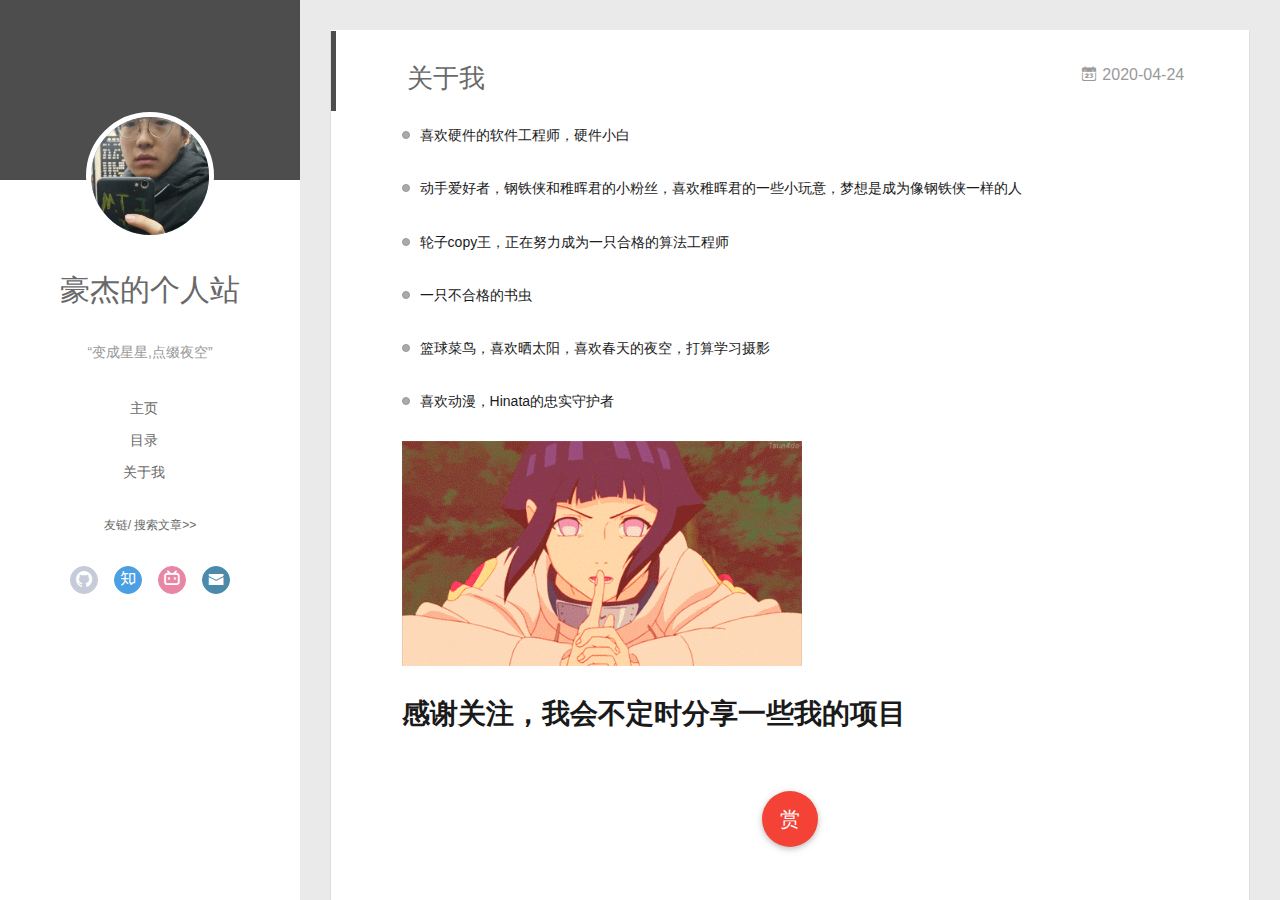
==== about/index.html @ 3212ceb9 "Site updated: 2020-04-25 12:13:52" ====
<!DOCTYPE html>
<html>
<head>
  <meta charset="utf-8">
  
  <meta name="renderer" content="webkit">
  <meta http-equiv="X-UA-Compatible" content="IE=edge" >
  <link rel="dns-prefetch" href="http://haojee.github.io">
  <title>关于我 | 豪杰的个人站</title>
  <meta name="viewport" content="width=device-width, initial-scale=1, maximum-scale=1">
  <meta name="description" content="喜欢硬件的软件工程师，硬件小白  动手爱好者，钢铁侠和稚晖君的小粉丝，喜欢稚晖君的一些小玩意，梦想是成为像钢铁侠一样的人  轮子copy王，正在努力成为一只合格的算法工程师  一只不合格的书虫  篮球菜鸟，喜欢晒太阳，喜欢春天的夜空，打算学习摄影  喜欢动漫，Hinata的忠实守护者    感谢关注，我会不定时分享一些我的项目">
<meta property="og:type" content="website">
<meta property="og:title" content="关于我">
<meta property="og:url" content="http://haojee.github.io/about/index.html">
<meta property="og:site_name" content="豪杰的个人站">
<meta property="og:description" content="喜欢硬件的软件工程师，硬件小白  动手爱好者，钢铁侠和稚晖君的小粉丝，喜欢稚晖君的一些小玩意，梦想是成为像钢铁侠一样的人  轮子copy王，正在努力成为一只合格的算法工程师  一只不合格的书虫  篮球菜鸟，喜欢晒太阳，喜欢春天的夜空，打算学习摄影  喜欢动漫，Hinata的忠实守护者    感谢关注，我会不定时分享一些我的项目">
<meta property="og:locale" content="zh_CH">
<meta property="og:image" content="http://haojee.github.io/about/index/ilovehinata.gif">
<meta property="article:published_time" content="2020-04-24T04:59:37.000Z">
<meta property="article:modified_time" content="2020-04-24T05:03:47.419Z">
<meta property="article:author" content="豪杰的个人站">
<meta name="twitter:card" content="summary">
<meta name="twitter:image" content="http://haojee.github.io/about/index/ilovehinata.gif">
  
    <link rel="alternative" href="/atom.xml" title="豪杰的个人站" type="application/atom+xml">
  
  
    <link rel="icon" href="/favicon.png">
  
  <link rel="stylesheet" type="text/css" href="/./main.0cf68a.css">
  <style type="text/css">
  
    #container.show {
      background: linear-gradient(200deg,#a0cfe4,#e8c37e);
    }
  </style>
  

  

<meta name="generator" content="Hexo 4.2.0"></head>

<body>
  <div id="container" q-class="show:isCtnShow">
    <canvas id="anm-canvas" class="anm-canvas"></canvas>
    <div class="left-col" q-class="show:isShow">
      
<div class="overlay" style="background: #4d4d4d"></div>
<div class="intrude-less">
	<header id="header" class="inner">
		<a href="" class="profilepic">
			<img src="/assets/img/avatar.jpg" class="js-avatar">
		</a>
		<hgroup>
		  <h1 class="header-author"><a href="">豪杰的个人站</a></h1>
		</hgroup>
		
		<p class="header-subtitle">“变成星星,点缀夜空”</p>
		

		<nav class="header-menu">
			<ul>
			
				<li><a href="/">主页</a></li>
	        
				<li><a href="/archives">目录</a></li>
	        
				<li><a href="/about">关于我</a></li>
	        
			</ul>
		</nav>
		<nav class="header-smart-menu">
    		
    			
            
    			
    			<a q-on="click: openSlider(e, 'friends')" href="javascript:void(0)">友链</a>
    			
            
    			
    			<a q-on="click: openSlider(e, 'innerArchive')" href="javascript:void(0)">搜索文章&gt;&gt;</a>
    			
            
		</nav>
		<nav class="header-nav">
			<div class="social">
				
					<a class="github" target="_blank" href="https://github.com/HaoJee" title="github"><i class="icon-github"></i></a>
		        
					<a class="zhihu" target="_blank" href="https://www.zhihu.com/people/ji-hao-jie-22" title="zhihu"><i class="icon-zhihu"></i></a>
		        
					<a class="bilibili" target="_blank" href="https://space.bilibili.com/341173732" title="bilibili"><i class="icon-bilibili"></i></a>
		        
					<a class="mail" target="_blank" href="mailto:1016988751@qq.com" title="mail"><i class="icon-mail"></i></a>
		        
			</div>
		</nav>
	</header>		
</div>

    </div>
    <div class="mid-col" q-class="show:isShow,hide:isShow|isFalse">
      
<nav id="mobile-nav">
  	<div class="overlay js-overlay" style="background: #4d4d4d"></div>
	<div class="btnctn js-mobile-btnctn">
  		<div class="slider-trigger list" q-on="click: openSlider(e)"><i class="icon icon-sort"></i></div>
	</div>
	<div class="intrude-less">
		<header id="header" class="inner">
			<div class="profilepic">
				<img src="/assets/img/avatar.jpg" class="js-avatar">
			</div>
			<hgroup>
			  <h1 class="header-author js-header-author">豪杰的个人站</h1>
			</hgroup>
			
			<p class="header-subtitle"><i class="icon icon-quo-left"></i>“变成星星,点缀夜空”<i class="icon icon-quo-right"></i></p>
			
			
			
				
			
				
			
				
			
			
			
			<nav class="header-nav">
				<div class="social">
					
						<a class="github" target="_blank" href="https://github.com/HaoJee" title="github"><i class="icon-github"></i></a>
			        
						<a class="zhihu" target="_blank" href="https://www.zhihu.com/people/ji-hao-jie-22" title="zhihu"><i class="icon-zhihu"></i></a>
			        
						<a class="bilibili" target="_blank" href="https://space.bilibili.com/341173732" title="bilibili"><i class="icon-bilibili"></i></a>
			        
						<a class="mail" target="_blank" href="mailto:1016988751@qq.com" title="mail"><i class="icon-mail"></i></a>
			        
				</div>
			</nav>

			<nav class="header-menu js-header-menu">
				<ul style="width: 70%">
				
				
					<li style="width: 33.333333333333336%"><a href="/">主页</a></li>
		        
					<li style="width: 33.333333333333336%"><a href="/archives">目录</a></li>
		        
					<li style="width: 33.333333333333336%"><a href="/about">关于我</a></li>
		        
				</ul>
			</nav>
		</header>				
	</div>
	<div class="mobile-mask" style="display:none" q-show="isShow"></div>
</nav>

      <div id="wrapper" class="body-wrap">
        <div class="menu-l">
          <div class="canvas-wrap">
            <canvas data-colors="#eaeaea" data-sectionHeight="100" data-contentId="js-content" id="myCanvas1" class="anm-canvas"></canvas>
          </div>
          <div id="js-content" class="content-ll">
            <article id="page-" class="article article-type-page " itemscope itemprop="blogPost">
  <div class="article-inner">
    
      <header class="article-header">
        
  
    <h1 class="article-title" itemprop="name">
      关于我
    </h1>
  

        
        <a href="/about/index.html" class="archive-article-date">
  	<time datetime="2020-04-24T04:59:37.000Z" itemprop="datePublished"><i class="icon-calendar icon"></i>2020-04-24</time>
</a>
        
      </header>
    
    <div class="article-entry" itemprop="articleBody">
      
        <ul>
<li><p>喜欢硬件的软件工程师，硬件小白</p>
</li>
<li><p>动手爱好者，钢铁侠和稚晖君的小粉丝，喜欢稚晖君的一些小玩意，梦想是成为像钢铁侠一样的人</p>
</li>
<li><p>轮子copy王，正在努力成为一只合格的算法工程师</p>
</li>
<li><p>一只不合格的书虫</p>
</li>
<li><p>篮球菜鸟，喜欢晒太阳，喜欢春天的夜空，打算学习摄影</p>
</li>
<li><p>喜欢动漫，Hinata的忠实守护者</p>
</li>
</ul>
<p><img src="/about/index/ilovehinata.gif" alt="ilovehinata"></p>
<h1 id="感谢关注，我会不定时分享一些我的项目"><a href="#感谢关注，我会不定时分享一些我的项目" class="headerlink" title="感谢关注，我会不定时分享一些我的项目"></a>感谢关注，我会不定时分享一些我的项目</h1>
      

      
        <div class="page-reward">
          <a href="javascript:;" class="page-reward-btn tooltip-top">
            <div class="tooltip tooltip-east">
            <span class="tooltip-item">
              赏
            </span>
            <span class="tooltip-content">
              <span class="tooltip-text">
                <span class="tooltip-inner">
                  <p class="reward-p"><i class="icon icon-quo-left"></i>谢谢你请我吃糖果<i class="icon icon-quo-right"></i></p>
                  <div class="reward-box">
                    
                    <div class="reward-box-item">
                      <img class="reward-img" src="/assets/img/alipay.jpg">
                      <span class="reward-type">支付宝</span>
                    </div>
                    
                    
                    <div class="reward-box-item">
                      <img class="reward-img" src="/assets/img/weixin.png">
                      <span class="reward-type">微信</span>
                    </div>
                    
                  </div>
                </span>
              </span>
            </span>
          </div>
          </a>
        </div>
      
    </div>
    <div class="article-info article-info-index">
      
      
      

      

      
        
<div class="share-btn share-icons tooltip-left">
  <div class="tooltip tooltip-east">
    <span class="tooltip-item">
      <a href="javascript:;" class="share-sns share-outer">
        <i class="icon icon-share"></i>
      </a>
    </span>
    <span class="tooltip-content">
      <div class="share-wrap">
        <div class="share-icons">
          <a class="weibo share-sns" href="javascript:;" data-type="weibo">
            <i class="icon icon-weibo"></i>
          </a>
          <a class="weixin share-sns wxFab" href="javascript:;" data-type="weixin">
            <i class="icon icon-weixin"></i>
          </a>
          <a class="qq share-sns" href="javascript:;" data-type="qq">
            <i class="icon icon-qq"></i>
          </a>
          <a class="douban share-sns" href="javascript:;" data-type="douban">
            <i class="icon icon-douban"></i>
          </a>
          <a class="qzone share-sns" href="javascript:;" data-type="qzone">
            <i class="icon icon-qzone"></i>
          </a>
          <a class="facebook share-sns" href="javascript:;" data-type="facebook">
            <i class="icon icon-facebook"></i>
          </a>
          <a class="twitter share-sns" href="javascript:;" data-type="twitter">
            <i class="icon icon-twitter"></i>
          </a>
          <a class="google share-sns" href="javascript:;" data-type="google">
            <i class="icon icon-google"></i>
          </a>
        </div>
      </div>
    </span>
  </div>
</div>

<div class="page-modal wx-share js-wx-box">
    <a class="close js-modal-close" href="javascript:;"><i class="icon icon-close"></i></a>
    <p>扫一扫，分享到微信</p>
    <div class="wx-qrcode">
      <img src="//pan.baidu.com/share/qrcode?url=http://haojee.github.io/about/" alt="微信分享二维码">
    </div>
</div>

<div class="mask js-mask"></div>
      
      <div class="clearfix"></div>
    </div>
  </div>
</article>

  

<aside class="wrap-side-operation">
    <div class="mod-side-operation">
        
        <div class="jump-container" id="js-jump-container" style="display:none;">
            <a href="javascript:void(0)" class="mod-side-operation__jump-to-top">
                <i class="icon-font icon-back"></i>
            </a>
            <div id="js-jump-plan-container" class="jump-plan-container" style="top: -11px;">
                <i class="icon-font icon-plane jump-plane"></i>
            </div>
        </div>
        
        
    </div>
</aside>



  
  
  

  

  

  


          </div>
        </div>
      </div>
      <footer id="footer">
  <div class="outer">
    <div id="footer-info">
    	<div class="footer-left">
    		&copy; 2020 豪杰的个人站
    	</div>
      	<div class="footer-right">
			“你若盛开，Hinata就会来了”
      		<!--<a href="http://hexo.io/" target="_blank">Hexo</a>  Theme <a href="https://github.com/litten/hexo-theme-yilia" target="_blank">Yilia</a> by Litten
			-->
		</div>
    </div>
  </div>
</footer>
    </div>
    <script>
	var yiliaConfig = {
		mathjax: false,
		isHome: false,
		isPost: false,
		isArchive: false,
		isTag: false,
		isCategory: false,
		open_in_new: false,
		toc_hide_index: true,
		root: "/",
		innerArchive: true,
		showTags: false
	}
</script>

<script>!function(t){function n(e){if(r[e])return r[e].exports;var i=r[e]={exports:{},id:e,loaded:!1};return t[e].call(i.exports,i,i.exports,n),i.loaded=!0,i.exports}var r={};n.m=t,n.c=r,n.p="./",n(0)}([function(t,n,r){r(195),t.exports=r(191)},function(t,n,r){var e=r(3),i=r(52),o=r(27),u=r(28),c=r(53),f="prototype",a=function(t,n,r){var s,l,h,v,p=t&a.F,d=t&a.G,y=t&a.S,g=t&a.P,b=t&a.B,m=d?e:y?e[n]||(e[n]={}):(e[n]||{})[f],x=d?i:i[n]||(i[n]={}),w=x[f]||(x[f]={});d&&(r=n);for(s in r)l=!p&&m&&void 0!==m[s],h=(l?m:r)[s],v=b&&l?c(h,e):g&&"function"==typeof h?c(Function.call,h):h,m&&u(m,s,h,t&a.U),x[s]!=h&&o(x,s,v),g&&w[s]!=h&&(w[s]=h)};e.core=i,a.F=1,a.G=2,a.S=4,a.P=8,a.B=16,a.W=32,a.U=64,a.R=128,t.exports=a},function(t,n,r){var e=r(6);t.exports=function(t){if(!e(t))throw TypeError(t+" is not an object!");return t}},function(t,n){var r=t.exports="undefined"!=typeof window&&window.Math==Math?window:"undefined"!=typeof self&&self.Math==Math?self:Function("return this")();"number"==typeof __g&&(__g=r)},function(t,n){t.exports=function(t){try{return!!t()}catch(t){return!0}}},function(t,n){var r=t.exports="undefined"!=typeof window&&window.Math==Math?window:"undefined"!=typeof self&&self.Math==Math?self:Function("return this")();"number"==typeof __g&&(__g=r)},function(t,n){t.exports=function(t){return"object"==typeof t?null!==t:"function"==typeof t}},function(t,n,r){var e=r(126)("wks"),i=r(76),o=r(3).Symbol,u="function"==typeof o;(t.exports=function(t){return e[t]||(e[t]=u&&o[t]||(u?o:i)("Symbol."+t))}).store=e},function(t,n){var r={}.hasOwnProperty;t.exports=function(t,n){return r.call(t,n)}},function(t,n,r){var e=r(94),i=r(33);t.exports=function(t){return e(i(t))}},function(t,n,r){t.exports=!r(4)(function(){return 7!=Object.defineProperty({},"a",{get:function(){return 7}}).a})},function(t,n,r){var e=r(2),i=r(167),o=r(50),u=Object.defineProperty;n.f=r(10)?Object.defineProperty:function(t,n,r){if(e(t),n=o(n,!0),e(r),i)try{return u(t,n,r)}catch(t){}if("get"in r||"set"in r)throw TypeError("Accessors not supported!");return"value"in r&&(t[n]=r.value),t}},function(t,n,r){t.exports=!r(18)(function(){return 7!=Object.defineProperty({},"a",{get:function(){return 7}}).a})},function(t,n,r){var e=r(14),i=r(22);t.exports=r(12)?function(t,n,r){return e.f(t,n,i(1,r))}:function(t,n,r){return t[n]=r,t}},function(t,n,r){var e=r(20),i=r(58),o=r(42),u=Object.defineProperty;n.f=r(12)?Object.defineProperty:function(t,n,r){if(e(t),n=o(n,!0),e(r),i)try{return u(t,n,r)}catch(t){}if("get"in r||"set"in r)throw TypeError("Accessors not supported!");return"value"in r&&(t[n]=r.value),t}},function(t,n,r){var e=r(40)("wks"),i=r(23),o=r(5).Symbol,u="function"==typeof o;(t.exports=function(t){return e[t]||(e[t]=u&&o[t]||(u?o:i)("Symbol."+t))}).store=e},function(t,n,r){var e=r(67),i=Math.min;t.exports=function(t){return t>0?i(e(t),9007199254740991):0}},function(t,n,r){var e=r(46);t.exports=function(t){return Object(e(t))}},function(t,n){t.exports=function(t){try{return!!t()}catch(t){return!0}}},function(t,n,r){var e=r(63),i=r(34);t.exports=Object.keys||function(t){return e(t,i)}},function(t,n,r){var e=r(21);t.exports=function(t){if(!e(t))throw TypeError(t+" is not an object!");return t}},function(t,n){t.exports=function(t){return"object"==typeof t?null!==t:"function"==typeof t}},function(t,n){t.exports=function(t,n){return{enumerable:!(1&t),configurable:!(2&t),writable:!(4&t),value:n}}},function(t,n){var r=0,e=Math.random();t.exports=function(t){return"Symbol(".concat(void 0===t?"":t,")_",(++r+e).toString(36))}},function(t,n){var r={}.hasOwnProperty;t.exports=function(t,n){return r.call(t,n)}},function(t,n){var r=t.exports={version:"2.4.0"};"number"==typeof __e&&(__e=r)},function(t,n){t.exports=function(t){if("function"!=typeof t)throw TypeError(t+" is not a function!");return t}},function(t,n,r){var e=r(11),i=r(66);t.exports=r(10)?function(t,n,r){return e.f(t,n,i(1,r))}:function(t,n,r){return t[n]=r,t}},function(t,n,r){var e=r(3),i=r(27),o=r(24),u=r(76)("src"),c="toString",f=Function[c],a=(""+f).split(c);r(52).inspectSource=function(t){return f.call(t)},(t.exports=function(t,n,r,c){var f="function"==typeof r;f&&(o(r,"name")||i(r,"name",n)),t[n]!==r&&(f&&(o(r,u)||i(r,u,t[n]?""+t[n]:a.join(String(n)))),t===e?t[n]=r:c?t[n]?t[n]=r:i(t,n,r):(delete t[n],i(t,n,r)))})(Function.prototype,c,function(){return"function"==typeof this&&this[u]||f.call(this)})},function(t,n,r){var e=r(1),i=r(4),o=r(46),u=function(t,n,r,e){var i=String(o(t)),u="<"+n;return""!==r&&(u+=" "+r+'="'+String(e).replace(/"/g,"&quot;")+'"'),u+">"+i+"</"+n+">"};t.exports=function(t,n){var r={};r[t]=n(u),e(e.P+e.F*i(function(){var n=""[t]('"');return n!==n.toLowerCase()||n.split('"').length>3}),"String",r)}},function(t,n,r){var e=r(115),i=r(46);t.exports=function(t){return e(i(t))}},function(t,n,r){var e=r(116),i=r(66),o=r(30),u=r(50),c=r(24),f=r(167),a=Object.getOwnPropertyDescriptor;n.f=r(10)?a:function(t,n){if(t=o(t),n=u(n,!0),f)try{return a(t,n)}catch(t){}if(c(t,n))return i(!e.f.call(t,n),t[n])}},function(t,n,r){var e=r(24),i=r(17),o=r(145)("IE_PROTO"),u=Object.prototype;t.exports=Object.getPrototypeOf||function(t){return t=i(t),e(t,o)?t[o]:"function"==typeof t.constructor&&t instanceof t.constructor?t.constructor.prototype:t instanceof Object?u:null}},function(t,n){t.exports=function(t){if(void 0==t)throw TypeError("Can't call method on  "+t);return t}},function(t,n){t.exports="constructor,hasOwnProperty,isPrototypeOf,propertyIsEnumerable,toLocaleString,toString,valueOf".split(",")},function(t,n){t.exports={}},function(t,n){t.exports=!0},function(t,n){n.f={}.propertyIsEnumerable},function(t,n,r){var e=r(14).f,i=r(8),o=r(15)("toStringTag");t.exports=function(t,n,r){t&&!i(t=r?t:t.prototype,o)&&e(t,o,{configurable:!0,value:n})}},function(t,n,r){var e=r(40)("keys"),i=r(23);t.exports=function(t){return e[t]||(e[t]=i(t))}},function(t,n,r){var e=r(5),i="__core-js_shared__",o=e[i]||(e[i]={});t.exports=function(t){return o[t]||(o[t]={})}},function(t,n){var r=Math.ceil,e=Math.floor;t.exports=function(t){return isNaN(t=+t)?0:(t>0?e:r)(t)}},function(t,n,r){var e=r(21);t.exports=function(t,n){if(!e(t))return t;var r,i;if(n&&"function"==typeof(r=t.toString)&&!e(i=r.call(t)))return i;if("function"==typeof(r=t.valueOf)&&!e(i=r.call(t)))return i;if(!n&&"function"==typeof(r=t.toString)&&!e(i=r.call(t)))return i;throw TypeError("Can't convert object to primitive value")}},function(t,n,r){var e=r(5),i=r(25),o=r(36),u=r(44),c=r(14).f;t.exports=function(t){var n=i.Symbol||(i.Symbol=o?{}:e.Symbol||{});"_"==t.charAt(0)||t in n||c(n,t,{value:u.f(t)})}},function(t,n,r){n.f=r(15)},function(t,n){var r={}.toString;t.exports=function(t){return r.call(t).slice(8,-1)}},function(t,n){t.exports=function(t){if(void 0==t)throw TypeError("Can't call method on  "+t);return t}},function(t,n,r){var e=r(4);t.exports=function(t,n){return!!t&&e(function(){n?t.call(null,function(){},1):t.call(null)})}},function(t,n,r){var e=r(53),i=r(115),o=r(17),u=r(16),c=r(203);t.exports=function(t,n){var r=1==t,f=2==t,a=3==t,s=4==t,l=6==t,h=5==t||l,v=n||c;return function(n,c,p){for(var d,y,g=o(n),b=i(g),m=e(c,p,3),x=u(b.length),w=0,S=r?v(n,x):f?v(n,0):void 0;x>w;w++)if((h||w in b)&&(d=b[w],y=m(d,w,g),t))if(r)S[w]=y;else if(y)switch(t){case 3:return!0;case 5:return d;case 6:return w;case 2:S.push(d)}else if(s)return!1;return l?-1:a||s?s:S}}},function(t,n,r){var e=r(1),i=r(52),o=r(4);t.exports=function(t,n){var r=(i.Object||{})[t]||Object[t],u={};u[t]=n(r),e(e.S+e.F*o(function(){r(1)}),"Object",u)}},function(t,n,r){var e=r(6);t.exports=function(t,n){if(!e(t))return t;var r,i;if(n&&"function"==typeof(r=t.toString)&&!e(i=r.call(t)))return i;if("function"==typeof(r=t.valueOf)&&!e(i=r.call(t)))return i;if(!n&&"function"==typeof(r=t.toString)&&!e(i=r.call(t)))return i;throw TypeError("Can't convert object to primitive value")}},function(t,n,r){var e=r(5),i=r(25),o=r(91),u=r(13),c="prototype",f=function(t,n,r){var a,s,l,h=t&f.F,v=t&f.G,p=t&f.S,d=t&f.P,y=t&f.B,g=t&f.W,b=v?i:i[n]||(i[n]={}),m=b[c],x=v?e:p?e[n]:(e[n]||{})[c];v&&(r=n);for(a in r)(s=!h&&x&&void 0!==x[a])&&a in b||(l=s?x[a]:r[a],b[a]=v&&"function"!=typeof x[a]?r[a]:y&&s?o(l,e):g&&x[a]==l?function(t){var n=function(n,r,e){if(this instanceof t){switch(arguments.length){case 0:return new t;case 1:return new t(n);case 2:return new t(n,r)}return new t(n,r,e)}return t.apply(this,arguments)};return n[c]=t[c],n}(l):d&&"function"==typeof l?o(Function.call,l):l,d&&((b.virtual||(b.virtual={}))[a]=l,t&f.R&&m&&!m[a]&&u(m,a,l)))};f.F=1,f.G=2,f.S=4,f.P=8,f.B=16,f.W=32,f.U=64,f.R=128,t.exports=f},function(t,n){var r=t.exports={version:"2.4.0"};"number"==typeof __e&&(__e=r)},function(t,n,r){var e=r(26);t.exports=function(t,n,r){if(e(t),void 0===n)return t;switch(r){case 1:return function(r){return t.call(n,r)};case 2:return function(r,e){return t.call(n,r,e)};case 3:return function(r,e,i){return t.call(n,r,e,i)}}return function(){return t.apply(n,arguments)}}},function(t,n,r){var e=r(183),i=r(1),o=r(126)("metadata"),u=o.store||(o.store=new(r(186))),c=function(t,n,r){var i=u.get(t);if(!i){if(!r)return;u.set(t,i=new e)}var o=i.get(n);if(!o){if(!r)return;i.set(n,o=new e)}return o},f=function(t,n,r){var e=c(n,r,!1);return void 0!==e&&e.has(t)},a=function(t,n,r){var e=c(n,r,!1);return void 0===e?void 0:e.get(t)},s=function(t,n,r,e){c(r,e,!0).set(t,n)},l=function(t,n){var r=c(t,n,!1),e=[];return r&&r.forEach(function(t,n){e.push(n)}),e},h=function(t){return void 0===t||"symbol"==typeof t?t:String(t)},v=function(t){i(i.S,"Reflect",t)};t.exports={store:u,map:c,has:f,get:a,set:s,keys:l,key:h,exp:v}},function(t,n,r){"use strict";if(r(10)){var e=r(69),i=r(3),o=r(4),u=r(1),c=r(127),f=r(152),a=r(53),s=r(68),l=r(66),h=r(27),v=r(73),p=r(67),d=r(16),y=r(75),g=r(50),b=r(24),m=r(180),x=r(114),w=r(6),S=r(17),_=r(137),O=r(70),E=r(32),P=r(71).f,j=r(154),F=r(76),M=r(7),A=r(48),N=r(117),T=r(146),I=r(155),k=r(80),L=r(123),R=r(74),C=r(130),D=r(160),U=r(11),W=r(31),G=U.f,B=W.f,V=i.RangeError,z=i.TypeError,q=i.Uint8Array,K="ArrayBuffer",J="Shared"+K,Y="BYTES_PER_ELEMENT",H="prototype",$=Array[H],X=f.ArrayBuffer,Q=f.DataView,Z=A(0),tt=A(2),nt=A(3),rt=A(4),et=A(5),it=A(6),ot=N(!0),ut=N(!1),ct=I.values,ft=I.keys,at=I.entries,st=$.lastIndexOf,lt=$.reduce,ht=$.reduceRight,vt=$.join,pt=$.sort,dt=$.slice,yt=$.toString,gt=$.toLocaleString,bt=M("iterator"),mt=M("toStringTag"),xt=F("typed_constructor"),wt=F("def_constructor"),St=c.CONSTR,_t=c.TYPED,Ot=c.VIEW,Et="Wrong length!",Pt=A(1,function(t,n){return Tt(T(t,t[wt]),n)}),jt=o(function(){return 1===new q(new Uint16Array([1]).buffer)[0]}),Ft=!!q&&!!q[H].set&&o(function(){new q(1).set({})}),Mt=function(t,n){if(void 0===t)throw z(Et);var r=+t,e=d(t);if(n&&!m(r,e))throw V(Et);return e},At=function(t,n){var r=p(t);if(r<0||r%n)throw V("Wrong offset!");return r},Nt=function(t){if(w(t)&&_t in t)return t;throw z(t+" is not a typed array!")},Tt=function(t,n){if(!(w(t)&&xt in t))throw z("It is not a typed array constructor!");return new t(n)},It=function(t,n){return kt(T(t,t[wt]),n)},kt=function(t,n){for(var r=0,e=n.length,i=Tt(t,e);e>r;)i[r]=n[r++];return i},Lt=function(t,n,r){G(t,n,{get:function(){return this._d[r]}})},Rt=function(t){var n,r,e,i,o,u,c=S(t),f=arguments.length,s=f>1?arguments[1]:void 0,l=void 0!==s,h=j(c);if(void 0!=h&&!_(h)){for(u=h.call(c),e=[],n=0;!(o=u.next()).done;n++)e.push(o.value);c=e}for(l&&f>2&&(s=a(s,arguments[2],2)),n=0,r=d(c.length),i=Tt(this,r);r>n;n++)i[n]=l?s(c[n],n):c[n];return i},Ct=function(){for(var t=0,n=arguments.length,r=Tt(this,n);n>t;)r[t]=arguments[t++];return r},Dt=!!q&&o(function(){gt.call(new q(1))}),Ut=function(){return gt.apply(Dt?dt.call(Nt(this)):Nt(this),arguments)},Wt={copyWithin:function(t,n){return D.call(Nt(this),t,n,arguments.length>2?arguments[2]:void 0)},every:function(t){return rt(Nt(this),t,arguments.length>1?arguments[1]:void 0)},fill:function(t){return C.apply(Nt(this),arguments)},filter:function(t){return It(this,tt(Nt(this),t,arguments.length>1?arguments[1]:void 0))},find:function(t){return et(Nt(this),t,arguments.length>1?arguments[1]:void 0)},findIndex:function(t){return it(Nt(this),t,arguments.length>1?arguments[1]:void 0)},forEach:function(t){Z(Nt(this),t,arguments.length>1?arguments[1]:void 0)},indexOf:function(t){return ut(Nt(this),t,arguments.length>1?arguments[1]:void 0)},includes:function(t){return ot(Nt(this),t,arguments.length>1?arguments[1]:void 0)},join:function(t){return vt.apply(Nt(this),arguments)},lastIndexOf:function(t){return st.apply(Nt(this),arguments)},map:function(t){return Pt(Nt(this),t,arguments.length>1?arguments[1]:void 0)},reduce:function(t){return lt.apply(Nt(this),arguments)},reduceRight:function(t){return ht.apply(Nt(this),arguments)},reverse:function(){for(var t,n=this,r=Nt(n).length,e=Math.floor(r/2),i=0;i<e;)t=n[i],n[i++]=n[--r],n[r]=t;return n},some:function(t){return nt(Nt(this),t,arguments.length>1?arguments[1]:void 0)},sort:function(t){return pt.call(Nt(this),t)},subarray:function(t,n){var r=Nt(this),e=r.length,i=y(t,e);return new(T(r,r[wt]))(r.buffer,r.byteOffset+i*r.BYTES_PER_ELEMENT,d((void 0===n?e:y(n,e))-i))}},Gt=function(t,n){return It(this,dt.call(Nt(this),t,n))},Bt=function(t){Nt(this);var n=At(arguments[1],1),r=this.length,e=S(t),i=d(e.length),o=0;if(i+n>r)throw V(Et);for(;o<i;)this[n+o]=e[o++]},Vt={entries:function(){return at.call(Nt(this))},keys:function(){return ft.call(Nt(this))},values:function(){return ct.call(Nt(this))}},zt=function(t,n){return w(t)&&t[_t]&&"symbol"!=typeof n&&n in t&&String(+n)==String(n)},qt=function(t,n){return zt(t,n=g(n,!0))?l(2,t[n]):B(t,n)},Kt=function(t,n,r){return!(zt(t,n=g(n,!0))&&w(r)&&b(r,"value"))||b(r,"get")||b(r,"set")||r.configurable||b(r,"writable")&&!r.writable||b(r,"enumerable")&&!r.enumerable?G(t,n,r):(t[n]=r.value,t)};St||(W.f=qt,U.f=Kt),u(u.S+u.F*!St,"Object",{getOwnPropertyDescriptor:qt,defineProperty:Kt}),o(function(){yt.call({})})&&(yt=gt=function(){return vt.call(this)});var Jt=v({},Wt);v(Jt,Vt),h(Jt,bt,Vt.values),v(Jt,{slice:Gt,set:Bt,constructor:function(){},toString:yt,toLocaleString:Ut}),Lt(Jt,"buffer","b"),Lt(Jt,"byteOffset","o"),Lt(Jt,"byteLength","l"),Lt(Jt,"length","e"),G(Jt,mt,{get:function(){return this[_t]}}),t.exports=function(t,n,r,f){f=!!f;var a=t+(f?"Clamped":"")+"Array",l="Uint8Array"!=a,v="get"+t,p="set"+t,y=i[a],g=y||{},b=y&&E(y),m=!y||!c.ABV,S={},_=y&&y[H],j=function(t,r){var e=t._d;return e.v[v](r*n+e.o,jt)},F=function(t,r,e){var i=t._d;f&&(e=(e=Math.round(e))<0?0:e>255?255:255&e),i.v[p](r*n+i.o,e,jt)},M=function(t,n){G(t,n,{get:function(){return j(this,n)},set:function(t){return F(this,n,t)},enumerable:!0})};m?(y=r(function(t,r,e,i){s(t,y,a,"_d");var o,u,c,f,l=0,v=0;if(w(r)){if(!(r instanceof X||(f=x(r))==K||f==J))return _t in r?kt(y,r):Rt.call(y,r);o=r,v=At(e,n);var p=r.byteLength;if(void 0===i){if(p%n)throw V(Et);if((u=p-v)<0)throw V(Et)}else if((u=d(i)*n)+v>p)throw V(Et);c=u/n}else c=Mt(r,!0),u=c*n,o=new X(u);for(h(t,"_d",{b:o,o:v,l:u,e:c,v:new Q(o)});l<c;)M(t,l++)}),_=y[H]=O(Jt),h(_,"constructor",y)):L(function(t){new y(null),new y(t)},!0)||(y=r(function(t,r,e,i){s(t,y,a);var o;return w(r)?r instanceof X||(o=x(r))==K||o==J?void 0!==i?new g(r,At(e,n),i):void 0!==e?new g(r,At(e,n)):new g(r):_t in r?kt(y,r):Rt.call(y,r):new g(Mt(r,l))}),Z(b!==Function.prototype?P(g).concat(P(b)):P(g),function(t){t in y||h(y,t,g[t])}),y[H]=_,e||(_.constructor=y));var A=_[bt],N=!!A&&("values"==A.name||void 0==A.name),T=Vt.values;h(y,xt,!0),h(_,_t,a),h(_,Ot,!0),h(_,wt,y),(f?new y(1)[mt]==a:mt in _)||G(_,mt,{get:function(){return a}}),S[a]=y,u(u.G+u.W+u.F*(y!=g),S),u(u.S,a,{BYTES_PER_ELEMENT:n,from:Rt,of:Ct}),Y in _||h(_,Y,n),u(u.P,a,Wt),R(a),u(u.P+u.F*Ft,a,{set:Bt}),u(u.P+u.F*!N,a,Vt),u(u.P+u.F*(_.toString!=yt),a,{toString:yt}),u(u.P+u.F*o(function(){new y(1).slice()}),a,{slice:Gt}),u(u.P+u.F*(o(function(){return[1,2].toLocaleString()!=new y([1,2]).toLocaleString()})||!o(function(){_.toLocaleString.call([1,2])})),a,{toLocaleString:Ut}),k[a]=N?A:T,e||N||h(_,bt,T)}}else t.exports=function(){}},function(t,n){var r={}.toString;t.exports=function(t){return r.call(t).slice(8,-1)}},function(t,n,r){var e=r(21),i=r(5).document,o=e(i)&&e(i.createElement);t.exports=function(t){return o?i.createElement(t):{}}},function(t,n,r){t.exports=!r(12)&&!r(18)(function(){return 7!=Object.defineProperty(r(57)("div"),"a",{get:function(){return 7}}).a})},function(t,n,r){"use strict";var e=r(36),i=r(51),o=r(64),u=r(13),c=r(8),f=r(35),a=r(96),s=r(38),l=r(103),h=r(15)("iterator"),v=!([].keys&&"next"in[].keys()),p="keys",d="values",y=function(){return this};t.exports=function(t,n,r,g,b,m,x){a(r,n,g);var w,S,_,O=function(t){if(!v&&t in F)return F[t];switch(t){case p:case d:return function(){return new r(this,t)}}return function(){return new r(this,t)}},E=n+" Iterator",P=b==d,j=!1,F=t.prototype,M=F[h]||F["@@iterator"]||b&&F[b],A=M||O(b),N=b?P?O("entries"):A:void 0,T="Array"==n?F.entries||M:M;if(T&&(_=l(T.call(new t)))!==Object.prototype&&(s(_,E,!0),e||c(_,h)||u(_,h,y)),P&&M&&M.name!==d&&(j=!0,A=function(){return M.call(this)}),e&&!x||!v&&!j&&F[h]||u(F,h,A),f[n]=A,f[E]=y,b)if(w={values:P?A:O(d),keys:m?A:O(p),entries:N},x)for(S in w)S in F||o(F,S,w[S]);else i(i.P+i.F*(v||j),n,w);return w}},function(t,n,r){var e=r(20),i=r(100),o=r(34),u=r(39)("IE_PROTO"),c=function(){},f="prototype",a=function(){var t,n=r(57)("iframe"),e=o.length;for(n.style.display="none",r(93).appendChild(n),n.src="javascript:",t=n.contentWindow.document,t.open(),t.write("<script>document.F=Object<\/script>"),t.close(),a=t.F;e--;)delete a[f][o[e]];return a()};t.exports=Object.create||function(t,n){var r;return null!==t?(c[f]=e(t),r=new c,c[f]=null,r[u]=t):r=a(),void 0===n?r:i(r,n)}},function(t,n,r){var e=r(63),i=r(34).concat("length","prototype");n.f=Object.getOwnPropertyNames||function(t){return e(t,i)}},function(t,n){n.f=Object.getOwnPropertySymbols},function(t,n,r){var e=r(8),i=r(9),o=r(90)(!1),u=r(39)("IE_PROTO");t.exports=function(t,n){var r,c=i(t),f=0,a=[];for(r in c)r!=u&&e(c,r)&&a.push(r);for(;n.length>f;)e(c,r=n[f++])&&(~o(a,r)||a.push(r));return a}},function(t,n,r){t.exports=r(13)},function(t,n,r){var e=r(76)("meta"),i=r(6),o=r(24),u=r(11).f,c=0,f=Object.isExtensible||function(){return!0},a=!r(4)(function(){return f(Object.preventExtensions({}))}),s=function(t){u(t,e,{value:{i:"O"+ ++c,w:{}}})},l=function(t,n){if(!i(t))return"symbol"==typeof t?t:("string"==typeof t?"S":"P")+t;if(!o(t,e)){if(!f(t))return"F";if(!n)return"E";s(t)}return t[e].i},h=function(t,n){if(!o(t,e)){if(!f(t))return!0;if(!n)return!1;s(t)}return t[e].w},v=function(t){return a&&p.NEED&&f(t)&&!o(t,e)&&s(t),t},p=t.exports={KEY:e,NEED:!1,fastKey:l,getWeak:h,onFreeze:v}},function(t,n){t.exports=function(t,n){return{enumerable:!(1&t),configurable:!(2&t),writable:!(4&t),value:n}}},function(t,n){var r=Math.ceil,e=Math.floor;t.exports=function(t){return isNaN(t=+t)?0:(t>0?e:r)(t)}},function(t,n){t.exports=function(t,n,r,e){if(!(t instanceof n)||void 0!==e&&e in t)throw TypeError(r+": incorrect invocation!");return t}},function(t,n){t.exports=!1},function(t,n,r){var e=r(2),i=r(173),o=r(133),u=r(145)("IE_PROTO"),c=function(){},f="prototype",a=function(){var t,n=r(132)("iframe"),e=o.length;for(n.style.display="none",r(135).appendChild(n),n.src="javascript:",t=n.contentWindow.document,t.open(),t.write("<script>document.F=Object<\/script>"),t.close(),a=t.F;e--;)delete a[f][o[e]];return a()};t.exports=Object.create||function(t,n){var r;return null!==t?(c[f]=e(t),r=new c,c[f]=null,r[u]=t):r=a(),void 0===n?r:i(r,n)}},function(t,n,r){var e=r(175),i=r(133).concat("length","prototype");n.f=Object.getOwnPropertyNames||function(t){return e(t,i)}},function(t,n,r){var e=r(175),i=r(133);t.exports=Object.keys||function(t){return e(t,i)}},function(t,n,r){var e=r(28);t.exports=function(t,n,r){for(var i in n)e(t,i,n[i],r);return t}},function(t,n,r){"use strict";var e=r(3),i=r(11),o=r(10),u=r(7)("species");t.exports=function(t){var n=e[t];o&&n&&!n[u]&&i.f(n,u,{configurable:!0,get:function(){return this}})}},function(t,n,r){var e=r(67),i=Math.max,o=Math.min;t.exports=function(t,n){return t=e(t),t<0?i(t+n,0):o(t,n)}},function(t,n){var r=0,e=Math.random();t.exports=function(t){return"Symbol(".concat(void 0===t?"":t,")_",(++r+e).toString(36))}},function(t,n,r){var e=r(33);t.exports=function(t){return Object(e(t))}},function(t,n,r){var e=r(7)("unscopables"),i=Array.prototype;void 0==i[e]&&r(27)(i,e,{}),t.exports=function(t){i[e][t]=!0}},function(t,n,r){var e=r(53),i=r(169),o=r(137),u=r(2),c=r(16),f=r(154),a={},s={},n=t.exports=function(t,n,r,l,h){var v,p,d,y,g=h?function(){return t}:f(t),b=e(r,l,n?2:1),m=0;if("function"!=typeof g)throw TypeError(t+" is not iterable!");if(o(g)){for(v=c(t.length);v>m;m++)if((y=n?b(u(p=t[m])[0],p[1]):b(t[m]))===a||y===s)return y}else for(d=g.call(t);!(p=d.next()).done;)if((y=i(d,b,p.value,n))===a||y===s)return y};n.BREAK=a,n.RETURN=s},function(t,n){t.exports={}},function(t,n,r){var e=r(11).f,i=r(24),o=r(7)("toStringTag");t.exports=function(t,n,r){t&&!i(t=r?t:t.prototype,o)&&e(t,o,{configurable:!0,value:n})}},function(t,n,r){var e=r(1),i=r(46),o=r(4),u=r(150),c="["+u+"]",f="​",a=RegExp("^"+c+c+"*"),s=RegExp(c+c+"*$"),l=function(t,n,r){var i={},c=o(function(){return!!u[t]()||f[t]()!=f}),a=i[t]=c?n(h):u[t];r&&(i[r]=a),e(e.P+e.F*c,"String",i)},h=l.trim=function(t,n){return t=String(i(t)),1&n&&(t=t.replace(a,"")),2&n&&(t=t.replace(s,"")),t};t.exports=l},function(t,n,r){t.exports={default:r(86),__esModule:!0}},function(t,n,r){t.exports={default:r(87),__esModule:!0}},function(t,n,r){"use strict";function e(t){return t&&t.__esModule?t:{default:t}}n.__esModule=!0;var i=r(84),o=e(i),u=r(83),c=e(u),f="function"==typeof c.default&&"symbol"==typeof o.default?function(t){return typeof t}:function(t){return t&&"function"==typeof c.default&&t.constructor===c.default&&t!==c.default.prototype?"symbol":typeof t};n.default="function"==typeof c.default&&"symbol"===f(o.default)?function(t){return void 0===t?"undefined":f(t)}:function(t){return t&&"function"==typeof c.default&&t.constructor===c.default&&t!==c.default.prototype?"symbol":void 0===t?"undefined":f(t)}},function(t,n,r){r(110),r(108),r(111),r(112),t.exports=r(25).Symbol},function(t,n,r){r(109),r(113),t.exports=r(44).f("iterator")},function(t,n){t.exports=function(t){if("function"!=typeof t)throw TypeError(t+" is not a function!");return t}},function(t,n){t.exports=function(){}},function(t,n,r){var e=r(9),i=r(106),o=r(105);t.exports=function(t){return function(n,r,u){var c,f=e(n),a=i(f.length),s=o(u,a);if(t&&r!=r){for(;a>s;)if((c=f[s++])!=c)return!0}else for(;a>s;s++)if((t||s in f)&&f[s]===r)return t||s||0;return!t&&-1}}},function(t,n,r){var e=r(88);t.exports=function(t,n,r){if(e(t),void 0===n)return t;switch(r){case 1:return function(r){return t.call(n,r)};case 2:return function(r,e){return t.call(n,r,e)};case 3:return function(r,e,i){return t.call(n,r,e,i)}}return function(){return t.apply(n,arguments)}}},function(t,n,r){var e=r(19),i=r(62),o=r(37);t.exports=function(t){var n=e(t),r=i.f;if(r)for(var u,c=r(t),f=o.f,a=0;c.length>a;)f.call(t,u=c[a++])&&n.push(u);return n}},function(t,n,r){t.exports=r(5).document&&document.documentElement},function(t,n,r){var e=r(56);t.exports=Object("z").propertyIsEnumerable(0)?Object:function(t){return"String"==e(t)?t.split(""):Object(t)}},function(t,n,r){var e=r(56);t.exports=Array.isArray||function(t){return"Array"==e(t)}},function(t,n,r){"use strict";var e=r(60),i=r(22),o=r(38),u={};r(13)(u,r(15)("iterator"),function(){return this}),t.exports=function(t,n,r){t.prototype=e(u,{next:i(1,r)}),o(t,n+" Iterator")}},function(t,n){t.exports=function(t,n){return{value:n,done:!!t}}},function(t,n,r){var e=r(19),i=r(9);t.exports=function(t,n){for(var r,o=i(t),u=e(o),c=u.length,f=0;c>f;)if(o[r=u[f++]]===n)return r}},function(t,n,r){var e=r(23)("meta"),i=r(21),o=r(8),u=r(14).f,c=0,f=Object.isExtensible||function(){return!0},a=!r(18)(function(){return f(Object.preventExtensions({}))}),s=function(t){u(t,e,{value:{i:"O"+ ++c,w:{}}})},l=function(t,n){if(!i(t))return"symbol"==typeof t?t:("string"==typeof t?"S":"P")+t;if(!o(t,e)){if(!f(t))return"F";if(!n)return"E";s(t)}return t[e].i},h=function(t,n){if(!o(t,e)){if(!f(t))return!0;if(!n)return!1;s(t)}return t[e].w},v=function(t){return a&&p.NEED&&f(t)&&!o(t,e)&&s(t),t},p=t.exports={KEY:e,NEED:!1,fastKey:l,getWeak:h,onFreeze:v}},function(t,n,r){var e=r(14),i=r(20),o=r(19);t.exports=r(12)?Object.defineProperties:function(t,n){i(t);for(var r,u=o(n),c=u.length,f=0;c>f;)e.f(t,r=u[f++],n[r]);return t}},function(t,n,r){var e=r(37),i=r(22),o=r(9),u=r(42),c=r(8),f=r(58),a=Object.getOwnPropertyDescriptor;n.f=r(12)?a:function(t,n){if(t=o(t),n=u(n,!0),f)try{return a(t,n)}catch(t){}if(c(t,n))return i(!e.f.call(t,n),t[n])}},function(t,n,r){var e=r(9),i=r(61).f,o={}.toString,u="object"==typeof window&&window&&Object.getOwnPropertyNames?Object.getOwnPropertyNames(window):[],c=function(t){try{return i(t)}catch(t){return u.slice()}};t.exports.f=function(t){return u&&"[object Window]"==o.call(t)?c(t):i(e(t))}},function(t,n,r){var e=r(8),i=r(77),o=r(39)("IE_PROTO"),u=Object.prototype;t.exports=Object.getPrototypeOf||function(t){return t=i(t),e(t,o)?t[o]:"function"==typeof t.constructor&&t instanceof t.constructor?t.constructor.prototype:t instanceof Object?u:null}},function(t,n,r){var e=r(41),i=r(33);t.exports=function(t){return function(n,r){var o,u,c=String(i(n)),f=e(r),a=c.length;return f<0||f>=a?t?"":void 0:(o=c.charCodeAt(f),o<55296||o>56319||f+1===a||(u=c.charCodeAt(f+1))<56320||u>57343?t?c.charAt(f):o:t?c.slice(f,f+2):u-56320+(o-55296<<10)+65536)}}},function(t,n,r){var e=r(41),i=Math.max,o=Math.min;t.exports=function(t,n){return t=e(t),t<0?i(t+n,0):o(t,n)}},function(t,n,r){var e=r(41),i=Math.min;t.exports=function(t){return t>0?i(e(t),9007199254740991):0}},function(t,n,r){"use strict";var e=r(89),i=r(97),o=r(35),u=r(9);t.exports=r(59)(Array,"Array",function(t,n){this._t=u(t),this._i=0,this._k=n},function(){var t=this._t,n=this._k,r=this._i++;return!t||r>=t.length?(this._t=void 0,i(1)):"keys"==n?i(0,r):"values"==n?i(0,t[r]):i(0,[r,t[r]])},"values"),o.Arguments=o.Array,e("keys"),e("values"),e("entries")},function(t,n){},function(t,n,r){"use strict";var e=r(104)(!0);r(59)(String,"String",function(t){this._t=String(t),this._i=0},function(){var t,n=this._t,r=this._i;return r>=n.length?{value:void 0,done:!0}:(t=e(n,r),this._i+=t.length,{value:t,done:!1})})},function(t,n,r){"use strict";var e=r(5),i=r(8),o=r(12),u=r(51),c=r(64),f=r(99).KEY,a=r(18),s=r(40),l=r(38),h=r(23),v=r(15),p=r(44),d=r(43),y=r(98),g=r(92),b=r(95),m=r(20),x=r(9),w=r(42),S=r(22),_=r(60),O=r(102),E=r(101),P=r(14),j=r(19),F=E.f,M=P.f,A=O.f,N=e.Symbol,T=e.JSON,I=T&&T.stringify,k="prototype",L=v("_hidden"),R=v("toPrimitive"),C={}.propertyIsEnumerable,D=s("symbol-registry"),U=s("symbols"),W=s("op-symbols"),G=Object[k],B="function"==typeof N,V=e.QObject,z=!V||!V[k]||!V[k].findChild,q=o&&a(function(){return 7!=_(M({},"a",{get:function(){return M(this,"a",{value:7}).a}})).a})?function(t,n,r){var e=F(G,n);e&&delete G[n],M(t,n,r),e&&t!==G&&M(G,n,e)}:M,K=function(t){var n=U[t]=_(N[k]);return n._k=t,n},J=B&&"symbol"==typeof N.iterator?function(t){return"symbol"==typeof t}:function(t){return t instanceof N},Y=function(t,n,r){return t===G&&Y(W,n,r),m(t),n=w(n,!0),m(r),i(U,n)?(r.enumerable?(i(t,L)&&t[L][n]&&(t[L][n]=!1),r=_(r,{enumerable:S(0,!1)})):(i(t,L)||M(t,L,S(1,{})),t[L][n]=!0),q(t,n,r)):M(t,n,r)},H=function(t,n){m(t);for(var r,e=g(n=x(n)),i=0,o=e.length;o>i;)Y(t,r=e[i++],n[r]);return t},$=function(t,n){return void 0===n?_(t):H(_(t),n)},X=function(t){var n=C.call(this,t=w(t,!0));return!(this===G&&i(U,t)&&!i(W,t))&&(!(n||!i(this,t)||!i(U,t)||i(this,L)&&this[L][t])||n)},Q=function(t,n){if(t=x(t),n=w(n,!0),t!==G||!i(U,n)||i(W,n)){var r=F(t,n);return!r||!i(U,n)||i(t,L)&&t[L][n]||(r.enumerable=!0),r}},Z=function(t){for(var n,r=A(x(t)),e=[],o=0;r.length>o;)i(U,n=r[o++])||n==L||n==f||e.push(n);return e},tt=function(t){for(var n,r=t===G,e=A(r?W:x(t)),o=[],u=0;e.length>u;)!i(U,n=e[u++])||r&&!i(G,n)||o.push(U[n]);return o};B||(N=function(){if(this instanceof N)throw TypeError("Symbol is not a constructor!");var t=h(arguments.length>0?arguments[0]:void 0),n=function(r){this===G&&n.call(W,r),i(this,L)&&i(this[L],t)&&(this[L][t]=!1),q(this,t,S(1,r))};return o&&z&&q(G,t,{configurable:!0,set:n}),K(t)},c(N[k],"toString",function(){return this._k}),E.f=Q,P.f=Y,r(61).f=O.f=Z,r(37).f=X,r(62).f=tt,o&&!r(36)&&c(G,"propertyIsEnumerable",X,!0),p.f=function(t){return K(v(t))}),u(u.G+u.W+u.F*!B,{Symbol:N});for(var nt="hasInstance,isConcatSpreadable,iterator,match,replace,search,species,split,toPrimitive,toStringTag,unscopables".split(","),rt=0;nt.length>rt;)v(nt[rt++]);for(var nt=j(v.store),rt=0;nt.length>rt;)d(nt[rt++]);u(u.S+u.F*!B,"Symbol",{for:function(t){return i(D,t+="")?D[t]:D[t]=N(t)},keyFor:function(t){if(J(t))return y(D,t);throw TypeError(t+" is not a symbol!")},useSetter:function(){z=!0},useSimple:function(){z=!1}}),u(u.S+u.F*!B,"Object",{create:$,defineProperty:Y,defineProperties:H,getOwnPropertyDescriptor:Q,getOwnPropertyNames:Z,getOwnPropertySymbols:tt}),T&&u(u.S+u.F*(!B||a(function(){var t=N();return"[null]"!=I([t])||"{}"!=I({a:t})||"{}"!=I(Object(t))})),"JSON",{stringify:function(t){if(void 0!==t&&!J(t)){for(var n,r,e=[t],i=1;arguments.length>i;)e.push(arguments[i++]);return n=e[1],"function"==typeof n&&(r=n),!r&&b(n)||(n=function(t,n){if(r&&(n=r.call(this,t,n)),!J(n))return n}),e[1]=n,I.apply(T,e)}}}),N[k][R]||r(13)(N[k],R,N[k].valueOf),l(N,"Symbol"),l(Math,"Math",!0),l(e.JSON,"JSON",!0)},function(t,n,r){r(43)("asyncIterator")},function(t,n,r){r(43)("observable")},function(t,n,r){r(107);for(var e=r(5),i=r(13),o=r(35),u=r(15)("toStringTag"),c=["NodeList","DOMTokenList","MediaList","StyleSheetList","CSSRuleList"],f=0;f<5;f++){var a=c[f],s=e[a],l=s&&s.prototype;l&&!l[u]&&i(l,u,a),o[a]=o.Array}},function(t,n,r){var e=r(45),i=r(7)("toStringTag"),o="Arguments"==e(function(){return arguments}()),u=function(t,n){try{return t[n]}catch(t){}};t.exports=function(t){var n,r,c;return void 0===t?"Undefined":null===t?"Null":"string"==typeof(r=u(n=Object(t),i))?r:o?e(n):"Object"==(c=e(n))&&"function"==typeof n.callee?"Arguments":c}},function(t,n,r){var e=r(45);t.exports=Object("z").propertyIsEnumerable(0)?Object:function(t){return"String"==e(t)?t.split(""):Object(t)}},function(t,n){n.f={}.propertyIsEnumerable},function(t,n,r){var e=r(30),i=r(16),o=r(75);t.exports=function(t){return function(n,r,u){var c,f=e(n),a=i(f.length),s=o(u,a);if(t&&r!=r){for(;a>s;)if((c=f[s++])!=c)return!0}else for(;a>s;s++)if((t||s in f)&&f[s]===r)return t||s||0;return!t&&-1}}},function(t,n,r){"use strict";var e=r(3),i=r(1),o=r(28),u=r(73),c=r(65),f=r(79),a=r(68),s=r(6),l=r(4),h=r(123),v=r(81),p=r(136);t.exports=function(t,n,r,d,y,g){var b=e[t],m=b,x=y?"set":"add",w=m&&m.prototype,S={},_=function(t){var n=w[t];o(w,t,"delete"==t?function(t){return!(g&&!s(t))&&n.call(this,0===t?0:t)}:"has"==t?function(t){return!(g&&!s(t))&&n.call(this,0===t?0:t)}:"get"==t?function(t){return g&&!s(t)?void 0:n.call(this,0===t?0:t)}:"add"==t?function(t){return n.call(this,0===t?0:t),this}:function(t,r){return n.call(this,0===t?0:t,r),this})};if("function"==typeof m&&(g||w.forEach&&!l(function(){(new m).entries().next()}))){var O=new m,E=O[x](g?{}:-0,1)!=O,P=l(function(){O.has(1)}),j=h(function(t){new m(t)}),F=!g&&l(function(){for(var t=new m,n=5;n--;)t[x](n,n);return!t.has(-0)});j||(m=n(function(n,r){a(n,m,t);var e=p(new b,n,m);return void 0!=r&&f(r,y,e[x],e),e}),m.prototype=w,w.constructor=m),(P||F)&&(_("delete"),_("has"),y&&_("get")),(F||E)&&_(x),g&&w.clear&&delete w.clear}else m=d.getConstructor(n,t,y,x),u(m.prototype,r),c.NEED=!0;return v(m,t),S[t]=m,i(i.G+i.W+i.F*(m!=b),S),g||d.setStrong(m,t,y),m}},function(t,n,r){"use strict";var e=r(27),i=r(28),o=r(4),u=r(46),c=r(7);t.exports=function(t,n,r){var f=c(t),a=r(u,f,""[t]),s=a[0],l=a[1];o(function(){var n={};return n[f]=function(){return 7},7!=""[t](n)})&&(i(String.prototype,t,s),e(RegExp.prototype,f,2==n?function(t,n){return l.call(t,this,n)}:function(t){return l.call(t,this)}))}
},function(t,n,r){"use strict";var e=r(2);t.exports=function(){var t=e(this),n="";return t.global&&(n+="g"),t.ignoreCase&&(n+="i"),t.multiline&&(n+="m"),t.unicode&&(n+="u"),t.sticky&&(n+="y"),n}},function(t,n){t.exports=function(t,n,r){var e=void 0===r;switch(n.length){case 0:return e?t():t.call(r);case 1:return e?t(n[0]):t.call(r,n[0]);case 2:return e?t(n[0],n[1]):t.call(r,n[0],n[1]);case 3:return e?t(n[0],n[1],n[2]):t.call(r,n[0],n[1],n[2]);case 4:return e?t(n[0],n[1],n[2],n[3]):t.call(r,n[0],n[1],n[2],n[3])}return t.apply(r,n)}},function(t,n,r){var e=r(6),i=r(45),o=r(7)("match");t.exports=function(t){var n;return e(t)&&(void 0!==(n=t[o])?!!n:"RegExp"==i(t))}},function(t,n,r){var e=r(7)("iterator"),i=!1;try{var o=[7][e]();o.return=function(){i=!0},Array.from(o,function(){throw 2})}catch(t){}t.exports=function(t,n){if(!n&&!i)return!1;var r=!1;try{var o=[7],u=o[e]();u.next=function(){return{done:r=!0}},o[e]=function(){return u},t(o)}catch(t){}return r}},function(t,n,r){t.exports=r(69)||!r(4)(function(){var t=Math.random();__defineSetter__.call(null,t,function(){}),delete r(3)[t]})},function(t,n){n.f=Object.getOwnPropertySymbols},function(t,n,r){var e=r(3),i="__core-js_shared__",o=e[i]||(e[i]={});t.exports=function(t){return o[t]||(o[t]={})}},function(t,n,r){for(var e,i=r(3),o=r(27),u=r(76),c=u("typed_array"),f=u("view"),a=!(!i.ArrayBuffer||!i.DataView),s=a,l=0,h="Int8Array,Uint8Array,Uint8ClampedArray,Int16Array,Uint16Array,Int32Array,Uint32Array,Float32Array,Float64Array".split(",");l<9;)(e=i[h[l++]])?(o(e.prototype,c,!0),o(e.prototype,f,!0)):s=!1;t.exports={ABV:a,CONSTR:s,TYPED:c,VIEW:f}},function(t,n){"use strict";var r={versions:function(){var t=window.navigator.userAgent;return{trident:t.indexOf("Trident")>-1,presto:t.indexOf("Presto")>-1,webKit:t.indexOf("AppleWebKit")>-1,gecko:t.indexOf("Gecko")>-1&&-1==t.indexOf("KHTML"),mobile:!!t.match(/AppleWebKit.*Mobile.*/),ios:!!t.match(/\(i[^;]+;( U;)? CPU.+Mac OS X/),android:t.indexOf("Android")>-1||t.indexOf("Linux")>-1,iPhone:t.indexOf("iPhone")>-1||t.indexOf("Mac")>-1,iPad:t.indexOf("iPad")>-1,webApp:-1==t.indexOf("Safari"),weixin:-1==t.indexOf("MicroMessenger")}}()};t.exports=r},function(t,n,r){"use strict";var e=r(85),i=function(t){return t&&t.__esModule?t:{default:t}}(e),o=function(){function t(t,n,e){return n||e?String.fromCharCode(n||e):r[t]||t}function n(t){return e[t]}var r={"&quot;":'"',"&lt;":"<","&gt;":">","&amp;":"&","&nbsp;":" "},e={};for(var u in r)e[r[u]]=u;return r["&apos;"]="'",e["'"]="&#39;",{encode:function(t){return t?(""+t).replace(/['<> "&]/g,n).replace(/\r?\n/g,"<br/>").replace(/\s/g,"&nbsp;"):""},decode:function(n){return n?(""+n).replace(/<br\s*\/?>/gi,"\n").replace(/&quot;|&lt;|&gt;|&amp;|&nbsp;|&apos;|&#(\d+);|&#(\d+)/g,t).replace(/\u00a0/g," "):""},encodeBase16:function(t){if(!t)return t;t+="";for(var n=[],r=0,e=t.length;e>r;r++)n.push(t.charCodeAt(r).toString(16).toUpperCase());return n.join("")},encodeBase16forJSON:function(t){if(!t)return t;t=t.replace(/[\u4E00-\u9FBF]/gi,function(t){return escape(t).replace("%u","\\u")});for(var n=[],r=0,e=t.length;e>r;r++)n.push(t.charCodeAt(r).toString(16).toUpperCase());return n.join("")},decodeBase16:function(t){if(!t)return t;t+="";for(var n=[],r=0,e=t.length;e>r;r+=2)n.push(String.fromCharCode("0x"+t.slice(r,r+2)));return n.join("")},encodeObject:function(t){if(t instanceof Array)for(var n=0,r=t.length;r>n;n++)t[n]=o.encodeObject(t[n]);else if("object"==(void 0===t?"undefined":(0,i.default)(t)))for(var e in t)t[e]=o.encodeObject(t[e]);else if("string"==typeof t)return o.encode(t);return t},loadScript:function(t){var n=document.createElement("script");document.getElementsByTagName("body")[0].appendChild(n),n.setAttribute("src",t)},addLoadEvent:function(t){var n=window.onload;"function"!=typeof window.onload?window.onload=t:window.onload=function(){n(),t()}}}}();t.exports=o},function(t,n,r){"use strict";var e=r(17),i=r(75),o=r(16);t.exports=function(t){for(var n=e(this),r=o(n.length),u=arguments.length,c=i(u>1?arguments[1]:void 0,r),f=u>2?arguments[2]:void 0,a=void 0===f?r:i(f,r);a>c;)n[c++]=t;return n}},function(t,n,r){"use strict";var e=r(11),i=r(66);t.exports=function(t,n,r){n in t?e.f(t,n,i(0,r)):t[n]=r}},function(t,n,r){var e=r(6),i=r(3).document,o=e(i)&&e(i.createElement);t.exports=function(t){return o?i.createElement(t):{}}},function(t,n){t.exports="constructor,hasOwnProperty,isPrototypeOf,propertyIsEnumerable,toLocaleString,toString,valueOf".split(",")},function(t,n,r){var e=r(7)("match");t.exports=function(t){var n=/./;try{"/./"[t](n)}catch(r){try{return n[e]=!1,!"/./"[t](n)}catch(t){}}return!0}},function(t,n,r){t.exports=r(3).document&&document.documentElement},function(t,n,r){var e=r(6),i=r(144).set;t.exports=function(t,n,r){var o,u=n.constructor;return u!==r&&"function"==typeof u&&(o=u.prototype)!==r.prototype&&e(o)&&i&&i(t,o),t}},function(t,n,r){var e=r(80),i=r(7)("iterator"),o=Array.prototype;t.exports=function(t){return void 0!==t&&(e.Array===t||o[i]===t)}},function(t,n,r){var e=r(45);t.exports=Array.isArray||function(t){return"Array"==e(t)}},function(t,n,r){"use strict";var e=r(70),i=r(66),o=r(81),u={};r(27)(u,r(7)("iterator"),function(){return this}),t.exports=function(t,n,r){t.prototype=e(u,{next:i(1,r)}),o(t,n+" Iterator")}},function(t,n,r){"use strict";var e=r(69),i=r(1),o=r(28),u=r(27),c=r(24),f=r(80),a=r(139),s=r(81),l=r(32),h=r(7)("iterator"),v=!([].keys&&"next"in[].keys()),p="keys",d="values",y=function(){return this};t.exports=function(t,n,r,g,b,m,x){a(r,n,g);var w,S,_,O=function(t){if(!v&&t in F)return F[t];switch(t){case p:case d:return function(){return new r(this,t)}}return function(){return new r(this,t)}},E=n+" Iterator",P=b==d,j=!1,F=t.prototype,M=F[h]||F["@@iterator"]||b&&F[b],A=M||O(b),N=b?P?O("entries"):A:void 0,T="Array"==n?F.entries||M:M;if(T&&(_=l(T.call(new t)))!==Object.prototype&&(s(_,E,!0),e||c(_,h)||u(_,h,y)),P&&M&&M.name!==d&&(j=!0,A=function(){return M.call(this)}),e&&!x||!v&&!j&&F[h]||u(F,h,A),f[n]=A,f[E]=y,b)if(w={values:P?A:O(d),keys:m?A:O(p),entries:N},x)for(S in w)S in F||o(F,S,w[S]);else i(i.P+i.F*(v||j),n,w);return w}},function(t,n){var r=Math.expm1;t.exports=!r||r(10)>22025.465794806718||r(10)<22025.465794806718||-2e-17!=r(-2e-17)?function(t){return 0==(t=+t)?t:t>-1e-6&&t<1e-6?t+t*t/2:Math.exp(t)-1}:r},function(t,n){t.exports=Math.sign||function(t){return 0==(t=+t)||t!=t?t:t<0?-1:1}},function(t,n,r){var e=r(3),i=r(151).set,o=e.MutationObserver||e.WebKitMutationObserver,u=e.process,c=e.Promise,f="process"==r(45)(u);t.exports=function(){var t,n,r,a=function(){var e,i;for(f&&(e=u.domain)&&e.exit();t;){i=t.fn,t=t.next;try{i()}catch(e){throw t?r():n=void 0,e}}n=void 0,e&&e.enter()};if(f)r=function(){u.nextTick(a)};else if(o){var s=!0,l=document.createTextNode("");new o(a).observe(l,{characterData:!0}),r=function(){l.data=s=!s}}else if(c&&c.resolve){var h=c.resolve();r=function(){h.then(a)}}else r=function(){i.call(e,a)};return function(e){var i={fn:e,next:void 0};n&&(n.next=i),t||(t=i,r()),n=i}}},function(t,n,r){var e=r(6),i=r(2),o=function(t,n){if(i(t),!e(n)&&null!==n)throw TypeError(n+": can't set as prototype!")};t.exports={set:Object.setPrototypeOf||("__proto__"in{}?function(t,n,e){try{e=r(53)(Function.call,r(31).f(Object.prototype,"__proto__").set,2),e(t,[]),n=!(t instanceof Array)}catch(t){n=!0}return function(t,r){return o(t,r),n?t.__proto__=r:e(t,r),t}}({},!1):void 0),check:o}},function(t,n,r){var e=r(126)("keys"),i=r(76);t.exports=function(t){return e[t]||(e[t]=i(t))}},function(t,n,r){var e=r(2),i=r(26),o=r(7)("species");t.exports=function(t,n){var r,u=e(t).constructor;return void 0===u||void 0==(r=e(u)[o])?n:i(r)}},function(t,n,r){var e=r(67),i=r(46);t.exports=function(t){return function(n,r){var o,u,c=String(i(n)),f=e(r),a=c.length;return f<0||f>=a?t?"":void 0:(o=c.charCodeAt(f),o<55296||o>56319||f+1===a||(u=c.charCodeAt(f+1))<56320||u>57343?t?c.charAt(f):o:t?c.slice(f,f+2):u-56320+(o-55296<<10)+65536)}}},function(t,n,r){var e=r(122),i=r(46);t.exports=function(t,n,r){if(e(n))throw TypeError("String#"+r+" doesn't accept regex!");return String(i(t))}},function(t,n,r){"use strict";var e=r(67),i=r(46);t.exports=function(t){var n=String(i(this)),r="",o=e(t);if(o<0||o==1/0)throw RangeError("Count can't be negative");for(;o>0;(o>>>=1)&&(n+=n))1&o&&(r+=n);return r}},function(t,n){t.exports="\t\n\v\f\r   ᠎             　\u2028\u2029\ufeff"},function(t,n,r){var e,i,o,u=r(53),c=r(121),f=r(135),a=r(132),s=r(3),l=s.process,h=s.setImmediate,v=s.clearImmediate,p=s.MessageChannel,d=0,y={},g="onreadystatechange",b=function(){var t=+this;if(y.hasOwnProperty(t)){var n=y[t];delete y[t],n()}},m=function(t){b.call(t.data)};h&&v||(h=function(t){for(var n=[],r=1;arguments.length>r;)n.push(arguments[r++]);return y[++d]=function(){c("function"==typeof t?t:Function(t),n)},e(d),d},v=function(t){delete y[t]},"process"==r(45)(l)?e=function(t){l.nextTick(u(b,t,1))}:p?(i=new p,o=i.port2,i.port1.onmessage=m,e=u(o.postMessage,o,1)):s.addEventListener&&"function"==typeof postMessage&&!s.importScripts?(e=function(t){s.postMessage(t+"","*")},s.addEventListener("message",m,!1)):e=g in a("script")?function(t){f.appendChild(a("script"))[g]=function(){f.removeChild(this),b.call(t)}}:function(t){setTimeout(u(b,t,1),0)}),t.exports={set:h,clear:v}},function(t,n,r){"use strict";var e=r(3),i=r(10),o=r(69),u=r(127),c=r(27),f=r(73),a=r(4),s=r(68),l=r(67),h=r(16),v=r(71).f,p=r(11).f,d=r(130),y=r(81),g="ArrayBuffer",b="DataView",m="prototype",x="Wrong length!",w="Wrong index!",S=e[g],_=e[b],O=e.Math,E=e.RangeError,P=e.Infinity,j=S,F=O.abs,M=O.pow,A=O.floor,N=O.log,T=O.LN2,I="buffer",k="byteLength",L="byteOffset",R=i?"_b":I,C=i?"_l":k,D=i?"_o":L,U=function(t,n,r){var e,i,o,u=Array(r),c=8*r-n-1,f=(1<<c)-1,a=f>>1,s=23===n?M(2,-24)-M(2,-77):0,l=0,h=t<0||0===t&&1/t<0?1:0;for(t=F(t),t!=t||t===P?(i=t!=t?1:0,e=f):(e=A(N(t)/T),t*(o=M(2,-e))<1&&(e--,o*=2),t+=e+a>=1?s/o:s*M(2,1-a),t*o>=2&&(e++,o/=2),e+a>=f?(i=0,e=f):e+a>=1?(i=(t*o-1)*M(2,n),e+=a):(i=t*M(2,a-1)*M(2,n),e=0));n>=8;u[l++]=255&i,i/=256,n-=8);for(e=e<<n|i,c+=n;c>0;u[l++]=255&e,e/=256,c-=8);return u[--l]|=128*h,u},W=function(t,n,r){var e,i=8*r-n-1,o=(1<<i)-1,u=o>>1,c=i-7,f=r-1,a=t[f--],s=127&a;for(a>>=7;c>0;s=256*s+t[f],f--,c-=8);for(e=s&(1<<-c)-1,s>>=-c,c+=n;c>0;e=256*e+t[f],f--,c-=8);if(0===s)s=1-u;else{if(s===o)return e?NaN:a?-P:P;e+=M(2,n),s-=u}return(a?-1:1)*e*M(2,s-n)},G=function(t){return t[3]<<24|t[2]<<16|t[1]<<8|t[0]},B=function(t){return[255&t]},V=function(t){return[255&t,t>>8&255]},z=function(t){return[255&t,t>>8&255,t>>16&255,t>>24&255]},q=function(t){return U(t,52,8)},K=function(t){return U(t,23,4)},J=function(t,n,r){p(t[m],n,{get:function(){return this[r]}})},Y=function(t,n,r,e){var i=+r,o=l(i);if(i!=o||o<0||o+n>t[C])throw E(w);var u=t[R]._b,c=o+t[D],f=u.slice(c,c+n);return e?f:f.reverse()},H=function(t,n,r,e,i,o){var u=+r,c=l(u);if(u!=c||c<0||c+n>t[C])throw E(w);for(var f=t[R]._b,a=c+t[D],s=e(+i),h=0;h<n;h++)f[a+h]=s[o?h:n-h-1]},$=function(t,n){s(t,S,g);var r=+n,e=h(r);if(r!=e)throw E(x);return e};if(u.ABV){if(!a(function(){new S})||!a(function(){new S(.5)})){S=function(t){return new j($(this,t))};for(var X,Q=S[m]=j[m],Z=v(j),tt=0;Z.length>tt;)(X=Z[tt++])in S||c(S,X,j[X]);o||(Q.constructor=S)}var nt=new _(new S(2)),rt=_[m].setInt8;nt.setInt8(0,2147483648),nt.setInt8(1,2147483649),!nt.getInt8(0)&&nt.getInt8(1)||f(_[m],{setInt8:function(t,n){rt.call(this,t,n<<24>>24)},setUint8:function(t,n){rt.call(this,t,n<<24>>24)}},!0)}else S=function(t){var n=$(this,t);this._b=d.call(Array(n),0),this[C]=n},_=function(t,n,r){s(this,_,b),s(t,S,b);var e=t[C],i=l(n);if(i<0||i>e)throw E("Wrong offset!");if(r=void 0===r?e-i:h(r),i+r>e)throw E(x);this[R]=t,this[D]=i,this[C]=r},i&&(J(S,k,"_l"),J(_,I,"_b"),J(_,k,"_l"),J(_,L,"_o")),f(_[m],{getInt8:function(t){return Y(this,1,t)[0]<<24>>24},getUint8:function(t){return Y(this,1,t)[0]},getInt16:function(t){var n=Y(this,2,t,arguments[1]);return(n[1]<<8|n[0])<<16>>16},getUint16:function(t){var n=Y(this,2,t,arguments[1]);return n[1]<<8|n[0]},getInt32:function(t){return G(Y(this,4,t,arguments[1]))},getUint32:function(t){return G(Y(this,4,t,arguments[1]))>>>0},getFloat32:function(t){return W(Y(this,4,t,arguments[1]),23,4)},getFloat64:function(t){return W(Y(this,8,t,arguments[1]),52,8)},setInt8:function(t,n){H(this,1,t,B,n)},setUint8:function(t,n){H(this,1,t,B,n)},setInt16:function(t,n){H(this,2,t,V,n,arguments[2])},setUint16:function(t,n){H(this,2,t,V,n,arguments[2])},setInt32:function(t,n){H(this,4,t,z,n,arguments[2])},setUint32:function(t,n){H(this,4,t,z,n,arguments[2])},setFloat32:function(t,n){H(this,4,t,K,n,arguments[2])},setFloat64:function(t,n){H(this,8,t,q,n,arguments[2])}});y(S,g),y(_,b),c(_[m],u.VIEW,!0),n[g]=S,n[b]=_},function(t,n,r){var e=r(3),i=r(52),o=r(69),u=r(182),c=r(11).f;t.exports=function(t){var n=i.Symbol||(i.Symbol=o?{}:e.Symbol||{});"_"==t.charAt(0)||t in n||c(n,t,{value:u.f(t)})}},function(t,n,r){var e=r(114),i=r(7)("iterator"),o=r(80);t.exports=r(52).getIteratorMethod=function(t){if(void 0!=t)return t[i]||t["@@iterator"]||o[e(t)]}},function(t,n,r){"use strict";var e=r(78),i=r(170),o=r(80),u=r(30);t.exports=r(140)(Array,"Array",function(t,n){this._t=u(t),this._i=0,this._k=n},function(){var t=this._t,n=this._k,r=this._i++;return!t||r>=t.length?(this._t=void 0,i(1)):"keys"==n?i(0,r):"values"==n?i(0,t[r]):i(0,[r,t[r]])},"values"),o.Arguments=o.Array,e("keys"),e("values"),e("entries")},function(t,n){function r(t,n){t.classList?t.classList.add(n):t.className+=" "+n}t.exports=r},function(t,n){function r(t,n){if(t.classList)t.classList.remove(n);else{var r=new RegExp("(^|\\b)"+n.split(" ").join("|")+"(\\b|$)","gi");t.className=t.className.replace(r," ")}}t.exports=r},function(t,n){function r(){throw new Error("setTimeout has not been defined")}function e(){throw new Error("clearTimeout has not been defined")}function i(t){if(s===setTimeout)return setTimeout(t,0);if((s===r||!s)&&setTimeout)return s=setTimeout,setTimeout(t,0);try{return s(t,0)}catch(n){try{return s.call(null,t,0)}catch(n){return s.call(this,t,0)}}}function o(t){if(l===clearTimeout)return clearTimeout(t);if((l===e||!l)&&clearTimeout)return l=clearTimeout,clearTimeout(t);try{return l(t)}catch(n){try{return l.call(null,t)}catch(n){return l.call(this,t)}}}function u(){d&&v&&(d=!1,v.length?p=v.concat(p):y=-1,p.length&&c())}function c(){if(!d){var t=i(u);d=!0;for(var n=p.length;n;){for(v=p,p=[];++y<n;)v&&v[y].run();y=-1,n=p.length}v=null,d=!1,o(t)}}function f(t,n){this.fun=t,this.array=n}function a(){}var s,l,h=t.exports={};!function(){try{s="function"==typeof setTimeout?setTimeout:r}catch(t){s=r}try{l="function"==typeof clearTimeout?clearTimeout:e}catch(t){l=e}}();var v,p=[],d=!1,y=-1;h.nextTick=function(t){var n=new Array(arguments.length-1);if(arguments.length>1)for(var r=1;r<arguments.length;r++)n[r-1]=arguments[r];p.push(new f(t,n)),1!==p.length||d||i(c)},f.prototype.run=function(){this.fun.apply(null,this.array)},h.title="browser",h.browser=!0,h.env={},h.argv=[],h.version="",h.versions={},h.on=a,h.addListener=a,h.once=a,h.off=a,h.removeListener=a,h.removeAllListeners=a,h.emit=a,h.prependListener=a,h.prependOnceListener=a,h.listeners=function(t){return[]},h.binding=function(t){throw new Error("process.binding is not supported")},h.cwd=function(){return"/"},h.chdir=function(t){throw new Error("process.chdir is not supported")},h.umask=function(){return 0}},function(t,n,r){var e=r(45);t.exports=function(t,n){if("number"!=typeof t&&"Number"!=e(t))throw TypeError(n);return+t}},function(t,n,r){"use strict";var e=r(17),i=r(75),o=r(16);t.exports=[].copyWithin||function(t,n){var r=e(this),u=o(r.length),c=i(t,u),f=i(n,u),a=arguments.length>2?arguments[2]:void 0,s=Math.min((void 0===a?u:i(a,u))-f,u-c),l=1;for(f<c&&c<f+s&&(l=-1,f+=s-1,c+=s-1);s-- >0;)f in r?r[c]=r[f]:delete r[c],c+=l,f+=l;return r}},function(t,n,r){var e=r(79);t.exports=function(t,n){var r=[];return e(t,!1,r.push,r,n),r}},function(t,n,r){var e=r(26),i=r(17),o=r(115),u=r(16);t.exports=function(t,n,r,c,f){e(n);var a=i(t),s=o(a),l=u(a.length),h=f?l-1:0,v=f?-1:1;if(r<2)for(;;){if(h in s){c=s[h],h+=v;break}if(h+=v,f?h<0:l<=h)throw TypeError("Reduce of empty array with no initial value")}for(;f?h>=0:l>h;h+=v)h in s&&(c=n(c,s[h],h,a));return c}},function(t,n,r){"use strict";var e=r(26),i=r(6),o=r(121),u=[].slice,c={},f=function(t,n,r){if(!(n in c)){for(var e=[],i=0;i<n;i++)e[i]="a["+i+"]";c[n]=Function("F,a","return new F("+e.join(",")+")")}return c[n](t,r)};t.exports=Function.bind||function(t){var n=e(this),r=u.call(arguments,1),c=function(){var e=r.concat(u.call(arguments));return this instanceof c?f(n,e.length,e):o(n,e,t)};return i(n.prototype)&&(c.prototype=n.prototype),c}},function(t,n,r){"use strict";var e=r(11).f,i=r(70),o=r(73),u=r(53),c=r(68),f=r(46),a=r(79),s=r(140),l=r(170),h=r(74),v=r(10),p=r(65).fastKey,d=v?"_s":"size",y=function(t,n){var r,e=p(n);if("F"!==e)return t._i[e];for(r=t._f;r;r=r.n)if(r.k==n)return r};t.exports={getConstructor:function(t,n,r,s){var l=t(function(t,e){c(t,l,n,"_i"),t._i=i(null),t._f=void 0,t._l=void 0,t[d]=0,void 0!=e&&a(e,r,t[s],t)});return o(l.prototype,{clear:function(){for(var t=this,n=t._i,r=t._f;r;r=r.n)r.r=!0,r.p&&(r.p=r.p.n=void 0),delete n[r.i];t._f=t._l=void 0,t[d]=0},delete:function(t){var n=this,r=y(n,t);if(r){var e=r.n,i=r.p;delete n._i[r.i],r.r=!0,i&&(i.n=e),e&&(e.p=i),n._f==r&&(n._f=e),n._l==r&&(n._l=i),n[d]--}return!!r},forEach:function(t){c(this,l,"forEach");for(var n,r=u(t,arguments.length>1?arguments[1]:void 0,3);n=n?n.n:this._f;)for(r(n.v,n.k,this);n&&n.r;)n=n.p},has:function(t){return!!y(this,t)}}),v&&e(l.prototype,"size",{get:function(){return f(this[d])}}),l},def:function(t,n,r){var e,i,o=y(t,n);return o?o.v=r:(t._l=o={i:i=p(n,!0),k:n,v:r,p:e=t._l,n:void 0,r:!1},t._f||(t._f=o),e&&(e.n=o),t[d]++,"F"!==i&&(t._i[i]=o)),t},getEntry:y,setStrong:function(t,n,r){s(t,n,function(t,n){this._t=t,this._k=n,this._l=void 0},function(){for(var t=this,n=t._k,r=t._l;r&&r.r;)r=r.p;return t._t&&(t._l=r=r?r.n:t._t._f)?"keys"==n?l(0,r.k):"values"==n?l(0,r.v):l(0,[r.k,r.v]):(t._t=void 0,l(1))},r?"entries":"values",!r,!0),h(n)}}},function(t,n,r){var e=r(114),i=r(161);t.exports=function(t){return function(){if(e(this)!=t)throw TypeError(t+"#toJSON isn't generic");return i(this)}}},function(t,n,r){"use strict";var e=r(73),i=r(65).getWeak,o=r(2),u=r(6),c=r(68),f=r(79),a=r(48),s=r(24),l=a(5),h=a(6),v=0,p=function(t){return t._l||(t._l=new d)},d=function(){this.a=[]},y=function(t,n){return l(t.a,function(t){return t[0]===n})};d.prototype={get:function(t){var n=y(this,t);if(n)return n[1]},has:function(t){return!!y(this,t)},set:function(t,n){var r=y(this,t);r?r[1]=n:this.a.push([t,n])},delete:function(t){var n=h(this.a,function(n){return n[0]===t});return~n&&this.a.splice(n,1),!!~n}},t.exports={getConstructor:function(t,n,r,o){var a=t(function(t,e){c(t,a,n,"_i"),t._i=v++,t._l=void 0,void 0!=e&&f(e,r,t[o],t)});return e(a.prototype,{delete:function(t){if(!u(t))return!1;var n=i(t);return!0===n?p(this).delete(t):n&&s(n,this._i)&&delete n[this._i]},has:function(t){if(!u(t))return!1;var n=i(t);return!0===n?p(this).has(t):n&&s(n,this._i)}}),a},def:function(t,n,r){var e=i(o(n),!0);return!0===e?p(t).set(n,r):e[t._i]=r,t},ufstore:p}},function(t,n,r){t.exports=!r(10)&&!r(4)(function(){return 7!=Object.defineProperty(r(132)("div"),"a",{get:function(){return 7}}).a})},function(t,n,r){var e=r(6),i=Math.floor;t.exports=function(t){return!e(t)&&isFinite(t)&&i(t)===t}},function(t,n,r){var e=r(2);t.exports=function(t,n,r,i){try{return i?n(e(r)[0],r[1]):n(r)}catch(n){var o=t.return;throw void 0!==o&&e(o.call(t)),n}}},function(t,n){t.exports=function(t,n){return{value:n,done:!!t}}},function(t,n){t.exports=Math.log1p||function(t){return(t=+t)>-1e-8&&t<1e-8?t-t*t/2:Math.log(1+t)}},function(t,n,r){"use strict";var e=r(72),i=r(125),o=r(116),u=r(17),c=r(115),f=Object.assign;t.exports=!f||r(4)(function(){var t={},n={},r=Symbol(),e="abcdefghijklmnopqrst";return t[r]=7,e.split("").forEach(function(t){n[t]=t}),7!=f({},t)[r]||Object.keys(f({},n)).join("")!=e})?function(t,n){for(var r=u(t),f=arguments.length,a=1,s=i.f,l=o.f;f>a;)for(var h,v=c(arguments[a++]),p=s?e(v).concat(s(v)):e(v),d=p.length,y=0;d>y;)l.call(v,h=p[y++])&&(r[h]=v[h]);return r}:f},function(t,n,r){var e=r(11),i=r(2),o=r(72);t.exports=r(10)?Object.defineProperties:function(t,n){i(t);for(var r,u=o(n),c=u.length,f=0;c>f;)e.f(t,r=u[f++],n[r]);return t}},function(t,n,r){var e=r(30),i=r(71).f,o={}.toString,u="object"==typeof window&&window&&Object.getOwnPropertyNames?Object.getOwnPropertyNames(window):[],c=function(t){try{return i(t)}catch(t){return u.slice()}};t.exports.f=function(t){return u&&"[object Window]"==o.call(t)?c(t):i(e(t))}},function(t,n,r){var e=r(24),i=r(30),o=r(117)(!1),u=r(145)("IE_PROTO");t.exports=function(t,n){var r,c=i(t),f=0,a=[];for(r in c)r!=u&&e(c,r)&&a.push(r);for(;n.length>f;)e(c,r=n[f++])&&(~o(a,r)||a.push(r));return a}},function(t,n,r){var e=r(72),i=r(30),o=r(116).f;t.exports=function(t){return function(n){for(var r,u=i(n),c=e(u),f=c.length,a=0,s=[];f>a;)o.call(u,r=c[a++])&&s.push(t?[r,u[r]]:u[r]);return s}}},function(t,n,r){var e=r(71),i=r(125),o=r(2),u=r(3).Reflect;t.exports=u&&u.ownKeys||function(t){var n=e.f(o(t)),r=i.f;return r?n.concat(r(t)):n}},function(t,n,r){var e=r(3).parseFloat,i=r(82).trim;t.exports=1/e(r(150)+"-0")!=-1/0?function(t){var n=i(String(t),3),r=e(n);return 0===r&&"-"==n.charAt(0)?-0:r}:e},function(t,n,r){var e=r(3).parseInt,i=r(82).trim,o=r(150),u=/^[\-+]?0[xX]/;t.exports=8!==e(o+"08")||22!==e(o+"0x16")?function(t,n){var r=i(String(t),3);return e(r,n>>>0||(u.test(r)?16:10))}:e},function(t,n){t.exports=Object.is||function(t,n){return t===n?0!==t||1/t==1/n:t!=t&&n!=n}},function(t,n,r){var e=r(16),i=r(149),o=r(46);t.exports=function(t,n,r,u){var c=String(o(t)),f=c.length,a=void 0===r?" ":String(r),s=e(n);if(s<=f||""==a)return c;var l=s-f,h=i.call(a,Math.ceil(l/a.length));return h.length>l&&(h=h.slice(0,l)),u?h+c:c+h}},function(t,n,r){n.f=r(7)},function(t,n,r){"use strict";var e=r(164);t.exports=r(118)("Map",function(t){return function(){return t(this,arguments.length>0?arguments[0]:void 0)}},{get:function(t){var n=e.getEntry(this,t);return n&&n.v},set:function(t,n){return e.def(this,0===t?0:t,n)}},e,!0)},function(t,n,r){r(10)&&"g"!=/./g.flags&&r(11).f(RegExp.prototype,"flags",{configurable:!0,get:r(120)})},function(t,n,r){"use strict";var e=r(164);t.exports=r(118)("Set",function(t){return function(){return t(this,arguments.length>0?arguments[0]:void 0)}},{add:function(t){return e.def(this,t=0===t?0:t,t)}},e)},function(t,n,r){"use strict";var e,i=r(48)(0),o=r(28),u=r(65),c=r(172),f=r(166),a=r(6),s=u.getWeak,l=Object.isExtensible,h=f.ufstore,v={},p=function(t){return function(){return t(this,arguments.length>0?arguments[0]:void 0)}},d={get:function(t){if(a(t)){var n=s(t);return!0===n?h(this).get(t):n?n[this._i]:void 0}},set:function(t,n){return f.def(this,t,n)}},y=t.exports=r(118)("WeakMap",p,d,f,!0,!0);7!=(new y).set((Object.freeze||Object)(v),7).get(v)&&(e=f.getConstructor(p),c(e.prototype,d),u.NEED=!0,i(["delete","has","get","set"],function(t){var n=y.prototype,r=n[t];o(n,t,function(n,i){if(a(n)&&!l(n)){this._f||(this._f=new e);var o=this._f[t](n,i);return"set"==t?this:o}return r.call(this,n,i)})}))},,,,function(t,n){"use strict";function r(){var t=document.querySelector("#page-nav");if(t&&!document.querySelector("#page-nav .extend.prev")&&(t.innerHTML='<a class="extend prev disabled" rel="prev">&laquo; Prev</a>'+t.innerHTML),t&&!document.querySelector("#page-nav .extend.next")&&(t.innerHTML=t.innerHTML+'<a class="extend next disabled" rel="next">Next &raquo;</a>'),yiliaConfig&&yiliaConfig.open_in_new){document.querySelectorAll(".article-entry a:not(.article-more-a)").forEach(function(t){var n=t.getAttribute("target");n&&""!==n||t.setAttribute("target","_blank")})}if(yiliaConfig&&yiliaConfig.toc_hide_index){document.querySelectorAll(".toc-number").forEach(function(t){t.style.display="none"})}var n=document.querySelector("#js-aboutme");n&&0!==n.length&&(n.innerHTML=n.innerText)}t.exports={init:r}},function(t,n,r){"use strict";function e(t){return t&&t.__esModule?t:{default:t}}function i(t,n){var r=/\/|index.html/g;return t.replace(r,"")===n.replace(r,"")}function o(){for(var t=document.querySelectorAll(".js-header-menu li a"),n=window.location.pathname,r=0,e=t.length;r<e;r++){var o=t[r];i(n,o.getAttribute("href"))&&(0,h.default)(o,"active")}}function u(t){for(var n=t.offsetLeft,r=t.offsetParent;null!==r;)n+=r.offsetLeft,r=r.offsetParent;return n}function c(t){for(var n=t.offsetTop,r=t.offsetParent;null!==r;)n+=r.offsetTop,r=r.offsetParent;return n}function f(t,n,r,e,i){var o=u(t),f=c(t)-n;if(f-r<=i){var a=t.$newDom;a||(a=t.cloneNode(!0),(0,d.default)(t,a),t.$newDom=a,a.style.position="fixed",a.style.top=(r||f)+"px",a.style.left=o+"px",a.style.zIndex=e||2,a.style.width="100%",a.style.color="#fff"),a.style.visibility="visible",t.style.visibility="hidden"}else{t.style.visibility="visible";var s=t.$newDom;s&&(s.style.visibility="hidden")}}function a(){var t=document.querySelector(".js-overlay"),n=document.querySelector(".js-header-menu");f(t,document.body.scrollTop,-63,2,0),f(n,document.body.scrollTop,1,3,0)}function s(){document.querySelector("#container").addEventListener("scroll",function(t){a()}),window.addEventListener("scroll",function(t){a()}),a()}var l=r(156),h=e(l),v=r(157),p=(e(v),r(382)),d=e(p),y=r(128),g=e(y),b=r(190),m=e(b),x=r(129);(function(){g.default.versions.mobile&&window.screen.width<800&&(o(),s())})(),(0,x.addLoadEvent)(function(){m.default.init()}),t.exports={}},,,,function(t,n,r){(function(t){"use strict";function n(t,n,r){t[n]||Object[e](t,n,{writable:!0,configurable:!0,value:r})}if(r(381),r(391),r(198),t._babelPolyfill)throw new Error("only one instance of babel-polyfill is allowed");t._babelPolyfill=!0;var e="defineProperty";n(String.prototype,"padLeft","".padStart),n(String.prototype,"padRight","".padEnd),"pop,reverse,shift,keys,values,entries,indexOf,every,some,forEach,map,filter,find,findIndex,includes,join,slice,concat,push,splice,unshift,sort,lastIndexOf,reduce,reduceRight,copyWithin,fill".split(",").forEach(function(t){[][t]&&n(Array,t,Function.call.bind([][t]))})}).call(n,function(){return this}())},,,function(t,n,r){r(210),t.exports=r(52).RegExp.escape},,,,function(t,n,r){var e=r(6),i=r(138),o=r(7)("species");t.exports=function(t){var n;return i(t)&&(n=t.constructor,"function"!=typeof n||n!==Array&&!i(n.prototype)||(n=void 0),e(n)&&null===(n=n[o])&&(n=void 0)),void 0===n?Array:n}},function(t,n,r){var e=r(202);t.exports=function(t,n){return new(e(t))(n)}},function(t,n,r){"use strict";var e=r(2),i=r(50),o="number";t.exports=function(t){if("string"!==t&&t!==o&&"default"!==t)throw TypeError("Incorrect hint");return i(e(this),t!=o)}},function(t,n,r){var e=r(72),i=r(125),o=r(116);t.exports=function(t){var n=e(t),r=i.f;if(r)for(var u,c=r(t),f=o.f,a=0;c.length>a;)f.call(t,u=c[a++])&&n.push(u);return n}},function(t,n,r){var e=r(72),i=r(30);t.exports=function(t,n){for(var r,o=i(t),u=e(o),c=u.length,f=0;c>f;)if(o[r=u[f++]]===n)return r}},function(t,n,r){"use strict";var e=r(208),i=r(121),o=r(26);t.exports=function(){for(var t=o(this),n=arguments.length,r=Array(n),u=0,c=e._,f=!1;n>u;)(r[u]=arguments[u++])===c&&(f=!0);return function(){var e,o=this,u=arguments.length,a=0,s=0;if(!f&&!u)return i(t,r,o);if(e=r.slice(),f)for(;n>a;a++)e[a]===c&&(e[a]=arguments[s++]);for(;u>s;)e.push(arguments[s++]);return i(t,e,o)}}},function(t,n,r){t.exports=r(3)},function(t,n){t.exports=function(t,n){var r=n===Object(n)?function(t){return n[t]}:n;return function(n){return String(n).replace(t,r)}}},function(t,n,r){var e=r(1),i=r(209)(/[\\^$*+?.()|[\]{}]/g,"\\$&");e(e.S,"RegExp",{escape:function(t){return i(t)}})},function(t,n,r){var e=r(1);e(e.P,"Array",{copyWithin:r(160)}),r(78)("copyWithin")},function(t,n,r){"use strict";var e=r(1),i=r(48)(4);e(e.P+e.F*!r(47)([].every,!0),"Array",{every:function(t){return i(this,t,arguments[1])}})},function(t,n,r){var e=r(1);e(e.P,"Array",{fill:r(130)}),r(78)("fill")},function(t,n,r){"use strict";var e=r(1),i=r(48)(2);e(e.P+e.F*!r(47)([].filter,!0),"Array",{filter:function(t){return i(this,t,arguments[1])}})},function(t,n,r){"use strict";var e=r(1),i=r(48)(6),o="findIndex",u=!0;o in[]&&Array(1)[o](function(){u=!1}),e(e.P+e.F*u,"Array",{findIndex:function(t){return i(this,t,arguments.length>1?arguments[1]:void 0)}}),r(78)(o)},function(t,n,r){"use strict";var e=r(1),i=r(48)(5),o="find",u=!0;o in[]&&Array(1)[o](function(){u=!1}),e(e.P+e.F*u,"Array",{find:function(t){return i(this,t,arguments.length>1?arguments[1]:void 0)}}),r(78)(o)},function(t,n,r){"use strict";var e=r(1),i=r(48)(0),o=r(47)([].forEach,!0);e(e.P+e.F*!o,"Array",{forEach:function(t){return i(this,t,arguments[1])}})},function(t,n,r){"use strict";var e=r(53),i=r(1),o=r(17),u=r(169),c=r(137),f=r(16),a=r(131),s=r(154);i(i.S+i.F*!r(123)(function(t){Array.from(t)}),"Array",{from:function(t){var n,r,i,l,h=o(t),v="function"==typeof this?this:Array,p=arguments.length,d=p>1?arguments[1]:void 0,y=void 0!==d,g=0,b=s(h);if(y&&(d=e(d,p>2?arguments[2]:void 0,2)),void 0==b||v==Array&&c(b))for(n=f(h.length),r=new v(n);n>g;g++)a(r,g,y?d(h[g],g):h[g]);else for(l=b.call(h),r=new v;!(i=l.next()).done;g++)a(r,g,y?u(l,d,[i.value,g],!0):i.value);return r.length=g,r}})},function(t,n,r){"use strict";var e=r(1),i=r(117)(!1),o=[].indexOf,u=!!o&&1/[1].indexOf(1,-0)<0;e(e.P+e.F*(u||!r(47)(o)),"Array",{indexOf:function(t){return u?o.apply(this,arguments)||0:i(this,t,arguments[1])}})},function(t,n,r){var e=r(1);e(e.S,"Array",{isArray:r(138)})},function(t,n,r){"use strict";var e=r(1),i=r(30),o=[].join;e(e.P+e.F*(r(115)!=Object||!r(47)(o)),"Array",{join:function(t){return o.call(i(this),void 0===t?",":t)}})},function(t,n,r){"use strict";var e=r(1),i=r(30),o=r(67),u=r(16),c=[].lastIndexOf,f=!!c&&1/[1].lastIndexOf(1,-0)<0;e(e.P+e.F*(f||!r(47)(c)),"Array",{lastIndexOf:function(t){if(f)return c.apply(this,arguments)||0;var n=i(this),r=u(n.length),e=r-1;for(arguments.length>1&&(e=Math.min(e,o(arguments[1]))),e<0&&(e=r+e);e>=0;e--)if(e in n&&n[e]===t)return e||0;return-1}})},function(t,n,r){"use strict";var e=r(1),i=r(48)(1);e(e.P+e.F*!r(47)([].map,!0),"Array",{map:function(t){return i(this,t,arguments[1])}})},function(t,n,r){"use strict";var e=r(1),i=r(131);e(e.S+e.F*r(4)(function(){function t(){}return!(Array.of.call(t)instanceof t)}),"Array",{of:function(){for(var t=0,n=arguments.length,r=new("function"==typeof this?this:Array)(n);n>t;)i(r,t,arguments[t++]);return r.length=n,r}})},function(t,n,r){"use strict";var e=r(1),i=r(162);e(e.P+e.F*!r(47)([].reduceRight,!0),"Array",{reduceRight:function(t){return i(this,t,arguments.length,arguments[1],!0)}})},function(t,n,r){"use strict";var e=r(1),i=r(162);e(e.P+e.F*!r(47)([].reduce,!0),"Array",{reduce:function(t){return i(this,t,arguments.length,arguments[1],!1)}})},function(t,n,r){"use strict";var e=r(1),i=r(135),o=r(45),u=r(75),c=r(16),f=[].slice;e(e.P+e.F*r(4)(function(){i&&f.call(i)}),"Array",{slice:function(t,n){var r=c(this.length),e=o(this);if(n=void 0===n?r:n,"Array"==e)return f.call(this,t,n);for(var i=u(t,r),a=u(n,r),s=c(a-i),l=Array(s),h=0;h<s;h++)l[h]="String"==e?this.charAt(i+h):this[i+h];return l}})},function(t,n,r){"use strict";var e=r(1),i=r(48)(3);e(e.P+e.F*!r(47)([].some,!0),"Array",{some:function(t){return i(this,t,arguments[1])}})},function(t,n,r){"use strict";var e=r(1),i=r(26),o=r(17),u=r(4),c=[].sort,f=[1,2,3];e(e.P+e.F*(u(function(){f.sort(void 0)})||!u(function(){f.sort(null)})||!r(47)(c)),"Array",{sort:function(t){return void 0===t?c.call(o(this)):c.call(o(this),i(t))}})},function(t,n,r){r(74)("Array")},function(t,n,r){var e=r(1);e(e.S,"Date",{now:function(){return(new Date).getTime()}})},function(t,n,r){"use strict";var e=r(1),i=r(4),o=Date.prototype.getTime,u=function(t){return t>9?t:"0"+t};e(e.P+e.F*(i(function(){return"0385-07-25T07:06:39.999Z"!=new Date(-5e13-1).toISOString()})||!i(function(){new Date(NaN).toISOString()})),"Date",{toISOString:function(){
if(!isFinite(o.call(this)))throw RangeError("Invalid time value");var t=this,n=t.getUTCFullYear(),r=t.getUTCMilliseconds(),e=n<0?"-":n>9999?"+":"";return e+("00000"+Math.abs(n)).slice(e?-6:-4)+"-"+u(t.getUTCMonth()+1)+"-"+u(t.getUTCDate())+"T"+u(t.getUTCHours())+":"+u(t.getUTCMinutes())+":"+u(t.getUTCSeconds())+"."+(r>99?r:"0"+u(r))+"Z"}})},function(t,n,r){"use strict";var e=r(1),i=r(17),o=r(50);e(e.P+e.F*r(4)(function(){return null!==new Date(NaN).toJSON()||1!==Date.prototype.toJSON.call({toISOString:function(){return 1}})}),"Date",{toJSON:function(t){var n=i(this),r=o(n);return"number"!=typeof r||isFinite(r)?n.toISOString():null}})},function(t,n,r){var e=r(7)("toPrimitive"),i=Date.prototype;e in i||r(27)(i,e,r(204))},function(t,n,r){var e=Date.prototype,i="Invalid Date",o="toString",u=e[o],c=e.getTime;new Date(NaN)+""!=i&&r(28)(e,o,function(){var t=c.call(this);return t===t?u.call(this):i})},function(t,n,r){var e=r(1);e(e.P,"Function",{bind:r(163)})},function(t,n,r){"use strict";var e=r(6),i=r(32),o=r(7)("hasInstance"),u=Function.prototype;o in u||r(11).f(u,o,{value:function(t){if("function"!=typeof this||!e(t))return!1;if(!e(this.prototype))return t instanceof this;for(;t=i(t);)if(this.prototype===t)return!0;return!1}})},function(t,n,r){var e=r(11).f,i=r(66),o=r(24),u=Function.prototype,c="name",f=Object.isExtensible||function(){return!0};c in u||r(10)&&e(u,c,{configurable:!0,get:function(){try{var t=this,n=(""+t).match(/^\s*function ([^ (]*)/)[1];return o(t,c)||!f(t)||e(t,c,i(5,n)),n}catch(t){return""}}})},function(t,n,r){var e=r(1),i=r(171),o=Math.sqrt,u=Math.acosh;e(e.S+e.F*!(u&&710==Math.floor(u(Number.MAX_VALUE))&&u(1/0)==1/0),"Math",{acosh:function(t){return(t=+t)<1?NaN:t>94906265.62425156?Math.log(t)+Math.LN2:i(t-1+o(t-1)*o(t+1))}})},function(t,n,r){function e(t){return isFinite(t=+t)&&0!=t?t<0?-e(-t):Math.log(t+Math.sqrt(t*t+1)):t}var i=r(1),o=Math.asinh;i(i.S+i.F*!(o&&1/o(0)>0),"Math",{asinh:e})},function(t,n,r){var e=r(1),i=Math.atanh;e(e.S+e.F*!(i&&1/i(-0)<0),"Math",{atanh:function(t){return 0==(t=+t)?t:Math.log((1+t)/(1-t))/2}})},function(t,n,r){var e=r(1),i=r(142);e(e.S,"Math",{cbrt:function(t){return i(t=+t)*Math.pow(Math.abs(t),1/3)}})},function(t,n,r){var e=r(1);e(e.S,"Math",{clz32:function(t){return(t>>>=0)?31-Math.floor(Math.log(t+.5)*Math.LOG2E):32}})},function(t,n,r){var e=r(1),i=Math.exp;e(e.S,"Math",{cosh:function(t){return(i(t=+t)+i(-t))/2}})},function(t,n,r){var e=r(1),i=r(141);e(e.S+e.F*(i!=Math.expm1),"Math",{expm1:i})},function(t,n,r){var e=r(1),i=r(142),o=Math.pow,u=o(2,-52),c=o(2,-23),f=o(2,127)*(2-c),a=o(2,-126),s=function(t){return t+1/u-1/u};e(e.S,"Math",{fround:function(t){var n,r,e=Math.abs(t),o=i(t);return e<a?o*s(e/a/c)*a*c:(n=(1+c/u)*e,r=n-(n-e),r>f||r!=r?o*(1/0):o*r)}})},function(t,n,r){var e=r(1),i=Math.abs;e(e.S,"Math",{hypot:function(t,n){for(var r,e,o=0,u=0,c=arguments.length,f=0;u<c;)r=i(arguments[u++]),f<r?(e=f/r,o=o*e*e+1,f=r):r>0?(e=r/f,o+=e*e):o+=r;return f===1/0?1/0:f*Math.sqrt(o)}})},function(t,n,r){var e=r(1),i=Math.imul;e(e.S+e.F*r(4)(function(){return-5!=i(4294967295,5)||2!=i.length}),"Math",{imul:function(t,n){var r=65535,e=+t,i=+n,o=r&e,u=r&i;return 0|o*u+((r&e>>>16)*u+o*(r&i>>>16)<<16>>>0)}})},function(t,n,r){var e=r(1);e(e.S,"Math",{log10:function(t){return Math.log(t)/Math.LN10}})},function(t,n,r){var e=r(1);e(e.S,"Math",{log1p:r(171)})},function(t,n,r){var e=r(1);e(e.S,"Math",{log2:function(t){return Math.log(t)/Math.LN2}})},function(t,n,r){var e=r(1);e(e.S,"Math",{sign:r(142)})},function(t,n,r){var e=r(1),i=r(141),o=Math.exp;e(e.S+e.F*r(4)(function(){return-2e-17!=!Math.sinh(-2e-17)}),"Math",{sinh:function(t){return Math.abs(t=+t)<1?(i(t)-i(-t))/2:(o(t-1)-o(-t-1))*(Math.E/2)}})},function(t,n,r){var e=r(1),i=r(141),o=Math.exp;e(e.S,"Math",{tanh:function(t){var n=i(t=+t),r=i(-t);return n==1/0?1:r==1/0?-1:(n-r)/(o(t)+o(-t))}})},function(t,n,r){var e=r(1);e(e.S,"Math",{trunc:function(t){return(t>0?Math.floor:Math.ceil)(t)}})},function(t,n,r){"use strict";var e=r(3),i=r(24),o=r(45),u=r(136),c=r(50),f=r(4),a=r(71).f,s=r(31).f,l=r(11).f,h=r(82).trim,v="Number",p=e[v],d=p,y=p.prototype,g=o(r(70)(y))==v,b="trim"in String.prototype,m=function(t){var n=c(t,!1);if("string"==typeof n&&n.length>2){n=b?n.trim():h(n,3);var r,e,i,o=n.charCodeAt(0);if(43===o||45===o){if(88===(r=n.charCodeAt(2))||120===r)return NaN}else if(48===o){switch(n.charCodeAt(1)){case 66:case 98:e=2,i=49;break;case 79:case 111:e=8,i=55;break;default:return+n}for(var u,f=n.slice(2),a=0,s=f.length;a<s;a++)if((u=f.charCodeAt(a))<48||u>i)return NaN;return parseInt(f,e)}}return+n};if(!p(" 0o1")||!p("0b1")||p("+0x1")){p=function(t){var n=arguments.length<1?0:t,r=this;return r instanceof p&&(g?f(function(){y.valueOf.call(r)}):o(r)!=v)?u(new d(m(n)),r,p):m(n)};for(var x,w=r(10)?a(d):"MAX_VALUE,MIN_VALUE,NaN,NEGATIVE_INFINITY,POSITIVE_INFINITY,EPSILON,isFinite,isInteger,isNaN,isSafeInteger,MAX_SAFE_INTEGER,MIN_SAFE_INTEGER,parseFloat,parseInt,isInteger".split(","),S=0;w.length>S;S++)i(d,x=w[S])&&!i(p,x)&&l(p,x,s(d,x));p.prototype=y,y.constructor=p,r(28)(e,v,p)}},function(t,n,r){var e=r(1);e(e.S,"Number",{EPSILON:Math.pow(2,-52)})},function(t,n,r){var e=r(1),i=r(3).isFinite;e(e.S,"Number",{isFinite:function(t){return"number"==typeof t&&i(t)}})},function(t,n,r){var e=r(1);e(e.S,"Number",{isInteger:r(168)})},function(t,n,r){var e=r(1);e(e.S,"Number",{isNaN:function(t){return t!=t}})},function(t,n,r){var e=r(1),i=r(168),o=Math.abs;e(e.S,"Number",{isSafeInteger:function(t){return i(t)&&o(t)<=9007199254740991}})},function(t,n,r){var e=r(1);e(e.S,"Number",{MAX_SAFE_INTEGER:9007199254740991})},function(t,n,r){var e=r(1);e(e.S,"Number",{MIN_SAFE_INTEGER:-9007199254740991})},function(t,n,r){var e=r(1),i=r(178);e(e.S+e.F*(Number.parseFloat!=i),"Number",{parseFloat:i})},function(t,n,r){var e=r(1),i=r(179);e(e.S+e.F*(Number.parseInt!=i),"Number",{parseInt:i})},function(t,n,r){"use strict";var e=r(1),i=r(67),o=r(159),u=r(149),c=1..toFixed,f=Math.floor,a=[0,0,0,0,0,0],s="Number.toFixed: incorrect invocation!",l="0",h=function(t,n){for(var r=-1,e=n;++r<6;)e+=t*a[r],a[r]=e%1e7,e=f(e/1e7)},v=function(t){for(var n=6,r=0;--n>=0;)r+=a[n],a[n]=f(r/t),r=r%t*1e7},p=function(){for(var t=6,n="";--t>=0;)if(""!==n||0===t||0!==a[t]){var r=String(a[t]);n=""===n?r:n+u.call(l,7-r.length)+r}return n},d=function(t,n,r){return 0===n?r:n%2==1?d(t,n-1,r*t):d(t*t,n/2,r)},y=function(t){for(var n=0,r=t;r>=4096;)n+=12,r/=4096;for(;r>=2;)n+=1,r/=2;return n};e(e.P+e.F*(!!c&&("0.000"!==8e-5.toFixed(3)||"1"!==.9.toFixed(0)||"1.25"!==1.255.toFixed(2)||"1000000000000000128"!==(0xde0b6b3a7640080).toFixed(0))||!r(4)(function(){c.call({})})),"Number",{toFixed:function(t){var n,r,e,c,f=o(this,s),a=i(t),g="",b=l;if(a<0||a>20)throw RangeError(s);if(f!=f)return"NaN";if(f<=-1e21||f>=1e21)return String(f);if(f<0&&(g="-",f=-f),f>1e-21)if(n=y(f*d(2,69,1))-69,r=n<0?f*d(2,-n,1):f/d(2,n,1),r*=4503599627370496,(n=52-n)>0){for(h(0,r),e=a;e>=7;)h(1e7,0),e-=7;for(h(d(10,e,1),0),e=n-1;e>=23;)v(1<<23),e-=23;v(1<<e),h(1,1),v(2),b=p()}else h(0,r),h(1<<-n,0),b=p()+u.call(l,a);return a>0?(c=b.length,b=g+(c<=a?"0."+u.call(l,a-c)+b:b.slice(0,c-a)+"."+b.slice(c-a))):b=g+b,b}})},function(t,n,r){"use strict";var e=r(1),i=r(4),o=r(159),u=1..toPrecision;e(e.P+e.F*(i(function(){return"1"!==u.call(1,void 0)})||!i(function(){u.call({})})),"Number",{toPrecision:function(t){var n=o(this,"Number#toPrecision: incorrect invocation!");return void 0===t?u.call(n):u.call(n,t)}})},function(t,n,r){var e=r(1);e(e.S+e.F,"Object",{assign:r(172)})},function(t,n,r){var e=r(1);e(e.S,"Object",{create:r(70)})},function(t,n,r){var e=r(1);e(e.S+e.F*!r(10),"Object",{defineProperties:r(173)})},function(t,n,r){var e=r(1);e(e.S+e.F*!r(10),"Object",{defineProperty:r(11).f})},function(t,n,r){var e=r(6),i=r(65).onFreeze;r(49)("freeze",function(t){return function(n){return t&&e(n)?t(i(n)):n}})},function(t,n,r){var e=r(30),i=r(31).f;r(49)("getOwnPropertyDescriptor",function(){return function(t,n){return i(e(t),n)}})},function(t,n,r){r(49)("getOwnPropertyNames",function(){return r(174).f})},function(t,n,r){var e=r(17),i=r(32);r(49)("getPrototypeOf",function(){return function(t){return i(e(t))}})},function(t,n,r){var e=r(6);r(49)("isExtensible",function(t){return function(n){return!!e(n)&&(!t||t(n))}})},function(t,n,r){var e=r(6);r(49)("isFrozen",function(t){return function(n){return!e(n)||!!t&&t(n)}})},function(t,n,r){var e=r(6);r(49)("isSealed",function(t){return function(n){return!e(n)||!!t&&t(n)}})},function(t,n,r){var e=r(1);e(e.S,"Object",{is:r(180)})},function(t,n,r){var e=r(17),i=r(72);r(49)("keys",function(){return function(t){return i(e(t))}})},function(t,n,r){var e=r(6),i=r(65).onFreeze;r(49)("preventExtensions",function(t){return function(n){return t&&e(n)?t(i(n)):n}})},function(t,n,r){var e=r(6),i=r(65).onFreeze;r(49)("seal",function(t){return function(n){return t&&e(n)?t(i(n)):n}})},function(t,n,r){var e=r(1);e(e.S,"Object",{setPrototypeOf:r(144).set})},function(t,n,r){"use strict";var e=r(114),i={};i[r(7)("toStringTag")]="z",i+""!="[object z]"&&r(28)(Object.prototype,"toString",function(){return"[object "+e(this)+"]"},!0)},function(t,n,r){var e=r(1),i=r(178);e(e.G+e.F*(parseFloat!=i),{parseFloat:i})},function(t,n,r){var e=r(1),i=r(179);e(e.G+e.F*(parseInt!=i),{parseInt:i})},function(t,n,r){"use strict";var e,i,o,u=r(69),c=r(3),f=r(53),a=r(114),s=r(1),l=r(6),h=r(26),v=r(68),p=r(79),d=r(146),y=r(151).set,g=r(143)(),b="Promise",m=c.TypeError,x=c.process,w=c[b],x=c.process,S="process"==a(x),_=function(){},O=!!function(){try{var t=w.resolve(1),n=(t.constructor={})[r(7)("species")]=function(t){t(_,_)};return(S||"function"==typeof PromiseRejectionEvent)&&t.then(_)instanceof n}catch(t){}}(),E=function(t,n){return t===n||t===w&&n===o},P=function(t){var n;return!(!l(t)||"function"!=typeof(n=t.then))&&n},j=function(t){return E(w,t)?new F(t):new i(t)},F=i=function(t){var n,r;this.promise=new t(function(t,e){if(void 0!==n||void 0!==r)throw m("Bad Promise constructor");n=t,r=e}),this.resolve=h(n),this.reject=h(r)},M=function(t){try{t()}catch(t){return{error:t}}},A=function(t,n){if(!t._n){t._n=!0;var r=t._c;g(function(){for(var e=t._v,i=1==t._s,o=0;r.length>o;)!function(n){var r,o,u=i?n.ok:n.fail,c=n.resolve,f=n.reject,a=n.domain;try{u?(i||(2==t._h&&I(t),t._h=1),!0===u?r=e:(a&&a.enter(),r=u(e),a&&a.exit()),r===n.promise?f(m("Promise-chain cycle")):(o=P(r))?o.call(r,c,f):c(r)):f(e)}catch(t){f(t)}}(r[o++]);t._c=[],t._n=!1,n&&!t._h&&N(t)})}},N=function(t){y.call(c,function(){var n,r,e,i=t._v;if(T(t)&&(n=M(function(){S?x.emit("unhandledRejection",i,t):(r=c.onunhandledrejection)?r({promise:t,reason:i}):(e=c.console)&&e.error&&e.error("Unhandled promise rejection",i)}),t._h=S||T(t)?2:1),t._a=void 0,n)throw n.error})},T=function(t){if(1==t._h)return!1;for(var n,r=t._a||t._c,e=0;r.length>e;)if(n=r[e++],n.fail||!T(n.promise))return!1;return!0},I=function(t){y.call(c,function(){var n;S?x.emit("rejectionHandled",t):(n=c.onrejectionhandled)&&n({promise:t,reason:t._v})})},k=function(t){var n=this;n._d||(n._d=!0,n=n._w||n,n._v=t,n._s=2,n._a||(n._a=n._c.slice()),A(n,!0))},L=function(t){var n,r=this;if(!r._d){r._d=!0,r=r._w||r;try{if(r===t)throw m("Promise can't be resolved itself");(n=P(t))?g(function(){var e={_w:r,_d:!1};try{n.call(t,f(L,e,1),f(k,e,1))}catch(t){k.call(e,t)}}):(r._v=t,r._s=1,A(r,!1))}catch(t){k.call({_w:r,_d:!1},t)}}};O||(w=function(t){v(this,w,b,"_h"),h(t),e.call(this);try{t(f(L,this,1),f(k,this,1))}catch(t){k.call(this,t)}},e=function(t){this._c=[],this._a=void 0,this._s=0,this._d=!1,this._v=void 0,this._h=0,this._n=!1},e.prototype=r(73)(w.prototype,{then:function(t,n){var r=j(d(this,w));return r.ok="function"!=typeof t||t,r.fail="function"==typeof n&&n,r.domain=S?x.domain:void 0,this._c.push(r),this._a&&this._a.push(r),this._s&&A(this,!1),r.promise},catch:function(t){return this.then(void 0,t)}}),F=function(){var t=new e;this.promise=t,this.resolve=f(L,t,1),this.reject=f(k,t,1)}),s(s.G+s.W+s.F*!O,{Promise:w}),r(81)(w,b),r(74)(b),o=r(52)[b],s(s.S+s.F*!O,b,{reject:function(t){var n=j(this);return(0,n.reject)(t),n.promise}}),s(s.S+s.F*(u||!O),b,{resolve:function(t){if(t instanceof w&&E(t.constructor,this))return t;var n=j(this);return(0,n.resolve)(t),n.promise}}),s(s.S+s.F*!(O&&r(123)(function(t){w.all(t).catch(_)})),b,{all:function(t){var n=this,r=j(n),e=r.resolve,i=r.reject,o=M(function(){var r=[],o=0,u=1;p(t,!1,function(t){var c=o++,f=!1;r.push(void 0),u++,n.resolve(t).then(function(t){f||(f=!0,r[c]=t,--u||e(r))},i)}),--u||e(r)});return o&&i(o.error),r.promise},race:function(t){var n=this,r=j(n),e=r.reject,i=M(function(){p(t,!1,function(t){n.resolve(t).then(r.resolve,e)})});return i&&e(i.error),r.promise}})},function(t,n,r){var e=r(1),i=r(26),o=r(2),u=(r(3).Reflect||{}).apply,c=Function.apply;e(e.S+e.F*!r(4)(function(){u(function(){})}),"Reflect",{apply:function(t,n,r){var e=i(t),f=o(r);return u?u(e,n,f):c.call(e,n,f)}})},function(t,n,r){var e=r(1),i=r(70),o=r(26),u=r(2),c=r(6),f=r(4),a=r(163),s=(r(3).Reflect||{}).construct,l=f(function(){function t(){}return!(s(function(){},[],t)instanceof t)}),h=!f(function(){s(function(){})});e(e.S+e.F*(l||h),"Reflect",{construct:function(t,n){o(t),u(n);var r=arguments.length<3?t:o(arguments[2]);if(h&&!l)return s(t,n,r);if(t==r){switch(n.length){case 0:return new t;case 1:return new t(n[0]);case 2:return new t(n[0],n[1]);case 3:return new t(n[0],n[1],n[2]);case 4:return new t(n[0],n[1],n[2],n[3])}var e=[null];return e.push.apply(e,n),new(a.apply(t,e))}var f=r.prototype,v=i(c(f)?f:Object.prototype),p=Function.apply.call(t,v,n);return c(p)?p:v}})},function(t,n,r){var e=r(11),i=r(1),o=r(2),u=r(50);i(i.S+i.F*r(4)(function(){Reflect.defineProperty(e.f({},1,{value:1}),1,{value:2})}),"Reflect",{defineProperty:function(t,n,r){o(t),n=u(n,!0),o(r);try{return e.f(t,n,r),!0}catch(t){return!1}}})},function(t,n,r){var e=r(1),i=r(31).f,o=r(2);e(e.S,"Reflect",{deleteProperty:function(t,n){var r=i(o(t),n);return!(r&&!r.configurable)&&delete t[n]}})},function(t,n,r){"use strict";var e=r(1),i=r(2),o=function(t){this._t=i(t),this._i=0;var n,r=this._k=[];for(n in t)r.push(n)};r(139)(o,"Object",function(){var t,n=this,r=n._k;do{if(n._i>=r.length)return{value:void 0,done:!0}}while(!((t=r[n._i++])in n._t));return{value:t,done:!1}}),e(e.S,"Reflect",{enumerate:function(t){return new o(t)}})},function(t,n,r){var e=r(31),i=r(1),o=r(2);i(i.S,"Reflect",{getOwnPropertyDescriptor:function(t,n){return e.f(o(t),n)}})},function(t,n,r){var e=r(1),i=r(32),o=r(2);e(e.S,"Reflect",{getPrototypeOf:function(t){return i(o(t))}})},function(t,n,r){function e(t,n){var r,c,s=arguments.length<3?t:arguments[2];return a(t)===s?t[n]:(r=i.f(t,n))?u(r,"value")?r.value:void 0!==r.get?r.get.call(s):void 0:f(c=o(t))?e(c,n,s):void 0}var i=r(31),o=r(32),u=r(24),c=r(1),f=r(6),a=r(2);c(c.S,"Reflect",{get:e})},function(t,n,r){var e=r(1);e(e.S,"Reflect",{has:function(t,n){return n in t}})},function(t,n,r){var e=r(1),i=r(2),o=Object.isExtensible;e(e.S,"Reflect",{isExtensible:function(t){return i(t),!o||o(t)}})},function(t,n,r){var e=r(1);e(e.S,"Reflect",{ownKeys:r(177)})},function(t,n,r){var e=r(1),i=r(2),o=Object.preventExtensions;e(e.S,"Reflect",{preventExtensions:function(t){i(t);try{return o&&o(t),!0}catch(t){return!1}}})},function(t,n,r){var e=r(1),i=r(144);i&&e(e.S,"Reflect",{setPrototypeOf:function(t,n){i.check(t,n);try{return i.set(t,n),!0}catch(t){return!1}}})},function(t,n,r){function e(t,n,r){var f,h,v=arguments.length<4?t:arguments[3],p=o.f(s(t),n);if(!p){if(l(h=u(t)))return e(h,n,r,v);p=a(0)}return c(p,"value")?!(!1===p.writable||!l(v)||(f=o.f(v,n)||a(0),f.value=r,i.f(v,n,f),0)):void 0!==p.set&&(p.set.call(v,r),!0)}var i=r(11),o=r(31),u=r(32),c=r(24),f=r(1),a=r(66),s=r(2),l=r(6);f(f.S,"Reflect",{set:e})},function(t,n,r){var e=r(3),i=r(136),o=r(11).f,u=r(71).f,c=r(122),f=r(120),a=e.RegExp,s=a,l=a.prototype,h=/a/g,v=/a/g,p=new a(h)!==h;if(r(10)&&(!p||r(4)(function(){return v[r(7)("match")]=!1,a(h)!=h||a(v)==v||"/a/i"!=a(h,"i")}))){a=function(t,n){var r=this instanceof a,e=c(t),o=void 0===n;return!r&&e&&t.constructor===a&&o?t:i(p?new s(e&&!o?t.source:t,n):s((e=t instanceof a)?t.source:t,e&&o?f.call(t):n),r?this:l,a)};for(var d=u(s),y=0;d.length>y;)!function(t){t in a||o(a,t,{configurable:!0,get:function(){return s[t]},set:function(n){s[t]=n}})}(d[y++]);l.constructor=a,a.prototype=l,r(28)(e,"RegExp",a)}r(74)("RegExp")},function(t,n,r){r(119)("match",1,function(t,n,r){return[function(r){"use strict";var e=t(this),i=void 0==r?void 0:r[n];return void 0!==i?i.call(r,e):new RegExp(r)[n](String(e))},r]})},function(t,n,r){r(119)("replace",2,function(t,n,r){return[function(e,i){"use strict";var o=t(this),u=void 0==e?void 0:e[n];return void 0!==u?u.call(e,o,i):r.call(String(o),e,i)},r]})},function(t,n,r){r(119)("search",1,function(t,n,r){return[function(r){"use strict";var e=t(this),i=void 0==r?void 0:r[n];return void 0!==i?i.call(r,e):new RegExp(r)[n](String(e))},r]})},function(t,n,r){r(119)("split",2,function(t,n,e){"use strict";var i=r(122),o=e,u=[].push,c="split",f="length",a="lastIndex";if("c"=="abbc"[c](/(b)*/)[1]||4!="test"[c](/(?:)/,-1)[f]||2!="ab"[c](/(?:ab)*/)[f]||4!="."[c](/(.?)(.?)/)[f]||"."[c](/()()/)[f]>1||""[c](/.?/)[f]){var s=void 0===/()??/.exec("")[1];e=function(t,n){var r=String(this);if(void 0===t&&0===n)return[];if(!i(t))return o.call(r,t,n);var e,c,l,h,v,p=[],d=(t.ignoreCase?"i":"")+(t.multiline?"m":"")+(t.unicode?"u":"")+(t.sticky?"y":""),y=0,g=void 0===n?4294967295:n>>>0,b=new RegExp(t.source,d+"g");for(s||(e=new RegExp("^"+b.source+"$(?!\\s)",d));(c=b.exec(r))&&!((l=c.index+c[0][f])>y&&(p.push(r.slice(y,c.index)),!s&&c[f]>1&&c[0].replace(e,function(){for(v=1;v<arguments[f]-2;v++)void 0===arguments[v]&&(c[v]=void 0)}),c[f]>1&&c.index<r[f]&&u.apply(p,c.slice(1)),h=c[0][f],y=l,p[f]>=g));)b[a]===c.index&&b[a]++;return y===r[f]?!h&&b.test("")||p.push(""):p.push(r.slice(y)),p[f]>g?p.slice(0,g):p}}else"0"[c](void 0,0)[f]&&(e=function(t,n){return void 0===t&&0===n?[]:o.call(this,t,n)});return[function(r,i){var o=t(this),u=void 0==r?void 0:r[n];return void 0!==u?u.call(r,o,i):e.call(String(o),r,i)},e]})},function(t,n,r){"use strict";r(184);var e=r(2),i=r(120),o=r(10),u="toString",c=/./[u],f=function(t){r(28)(RegExp.prototype,u,t,!0)};r(4)(function(){return"/a/b"!=c.call({source:"a",flags:"b"})})?f(function(){var t=e(this);return"/".concat(t.source,"/","flags"in t?t.flags:!o&&t instanceof RegExp?i.call(t):void 0)}):c.name!=u&&f(function(){return c.call(this)})},function(t,n,r){"use strict";r(29)("anchor",function(t){return function(n){return t(this,"a","name",n)}})},function(t,n,r){"use strict";r(29)("big",function(t){return function(){return t(this,"big","","")}})},function(t,n,r){"use strict";r(29)("blink",function(t){return function(){return t(this,"blink","","")}})},function(t,n,r){"use strict";r(29)("bold",function(t){return function(){return t(this,"b","","")}})},function(t,n,r){"use strict";var e=r(1),i=r(147)(!1);e(e.P,"String",{codePointAt:function(t){return i(this,t)}})},function(t,n,r){"use strict";var e=r(1),i=r(16),o=r(148),u="endsWith",c=""[u];e(e.P+e.F*r(134)(u),"String",{endsWith:function(t){var n=o(this,t,u),r=arguments.length>1?arguments[1]:void 0,e=i(n.length),f=void 0===r?e:Math.min(i(r),e),a=String(t);return c?c.call(n,a,f):n.slice(f-a.length,f)===a}})},function(t,n,r){"use strict";r(29)("fixed",function(t){return function(){return t(this,"tt","","")}})},function(t,n,r){"use strict";r(29)("fontcolor",function(t){return function(n){return t(this,"font","color",n)}})},function(t,n,r){"use strict";r(29)("fontsize",function(t){return function(n){return t(this,"font","size",n)}})},function(t,n,r){var e=r(1),i=r(75),o=String.fromCharCode,u=String.fromCodePoint;e(e.S+e.F*(!!u&&1!=u.length),"String",{fromCodePoint:function(t){for(var n,r=[],e=arguments.length,u=0;e>u;){if(n=+arguments[u++],i(n,1114111)!==n)throw RangeError(n+" is not a valid code point");r.push(n<65536?o(n):o(55296+((n-=65536)>>10),n%1024+56320))}return r.join("")}})},function(t,n,r){"use strict";var e=r(1),i=r(148),o="includes";e(e.P+e.F*r(134)(o),"String",{includes:function(t){return!!~i(this,t,o).indexOf(t,arguments.length>1?arguments[1]:void 0)}})},function(t,n,r){"use strict";r(29)("italics",function(t){return function(){return t(this,"i","","")}})},function(t,n,r){"use strict";var e=r(147)(!0);r(140)(String,"String",function(t){this._t=String(t),this._i=0},function(){var t,n=this._t,r=this._i;return r>=n.length?{value:void 0,done:!0}:(t=e(n,r),this._i+=t.length,{value:t,done:!1})})},function(t,n,r){"use strict";r(29)("link",function(t){return function(n){return t(this,"a","href",n)}})},function(t,n,r){var e=r(1),i=r(30),o=r(16);e(e.S,"String",{raw:function(t){for(var n=i(t.raw),r=o(n.length),e=arguments.length,u=[],c=0;r>c;)u.push(String(n[c++])),c<e&&u.push(String(arguments[c]));return u.join("")}})},function(t,n,r){var e=r(1);e(e.P,"String",{repeat:r(149)})},function(t,n,r){"use strict";r(29)("small",function(t){return function(){return t(this,"small","","")}})},function(t,n,r){"use strict";var e=r(1),i=r(16),o=r(148),u="startsWith",c=""[u];e(e.P+e.F*r(134)(u),"String",{startsWith:function(t){var n=o(this,t,u),r=i(Math.min(arguments.length>1?arguments[1]:void 0,n.length)),e=String(t);return c?c.call(n,e,r):n.slice(r,r+e.length)===e}})},function(t,n,r){"use strict";r(29)("strike",function(t){return function(){return t(this,"strike","","")}})},function(t,n,r){"use strict";r(29)("sub",function(t){return function(){return t(this,"sub","","")}})},function(t,n,r){"use strict";r(29)("sup",function(t){return function(){return t(this,"sup","","")}})},function(t,n,r){"use strict";r(82)("trim",function(t){return function(){return t(this,3)}})},function(t,n,r){"use strict";var e=r(3),i=r(24),o=r(10),u=r(1),c=r(28),f=r(65).KEY,a=r(4),s=r(126),l=r(81),h=r(76),v=r(7),p=r(182),d=r(153),y=r(206),g=r(205),b=r(138),m=r(2),x=r(30),w=r(50),S=r(66),_=r(70),O=r(174),E=r(31),P=r(11),j=r(72),F=E.f,M=P.f,A=O.f,N=e.Symbol,T=e.JSON,I=T&&T.stringify,k="prototype",L=v("_hidden"),R=v("toPrimitive"),C={}.propertyIsEnumerable,D=s("symbol-registry"),U=s("symbols"),W=s("op-symbols"),G=Object[k],B="function"==typeof N,V=e.QObject,z=!V||!V[k]||!V[k].findChild,q=o&&a(function(){return 7!=_(M({},"a",{get:function(){return M(this,"a",{value:7}).a}})).a})?function(t,n,r){var e=F(G,n);e&&delete G[n],M(t,n,r),e&&t!==G&&M(G,n,e)}:M,K=function(t){var n=U[t]=_(N[k]);return n._k=t,n},J=B&&"symbol"==typeof N.iterator?function(t){return"symbol"==typeof t}:function(t){return t instanceof N},Y=function(t,n,r){return t===G&&Y(W,n,r),m(t),n=w(n,!0),m(r),i(U,n)?(r.enumerable?(i(t,L)&&t[L][n]&&(t[L][n]=!1),r=_(r,{enumerable:S(0,!1)})):(i(t,L)||M(t,L,S(1,{})),t[L][n]=!0),q(t,n,r)):M(t,n,r)},H=function(t,n){m(t);for(var r,e=g(n=x(n)),i=0,o=e.length;o>i;)Y(t,r=e[i++],n[r]);return t},$=function(t,n){return void 0===n?_(t):H(_(t),n)},X=function(t){var n=C.call(this,t=w(t,!0));return!(this===G&&i(U,t)&&!i(W,t))&&(!(n||!i(this,t)||!i(U,t)||i(this,L)&&this[L][t])||n)},Q=function(t,n){if(t=x(t),n=w(n,!0),t!==G||!i(U,n)||i(W,n)){var r=F(t,n);return!r||!i(U,n)||i(t,L)&&t[L][n]||(r.enumerable=!0),r}},Z=function(t){for(var n,r=A(x(t)),e=[],o=0;r.length>o;)i(U,n=r[o++])||n==L||n==f||e.push(n);return e},tt=function(t){for(var n,r=t===G,e=A(r?W:x(t)),o=[],u=0;e.length>u;)!i(U,n=e[u++])||r&&!i(G,n)||o.push(U[n]);return o};B||(N=function(){if(this instanceof N)throw TypeError("Symbol is not a constructor!");var t=h(arguments.length>0?arguments[0]:void 0),n=function(r){this===G&&n.call(W,r),i(this,L)&&i(this[L],t)&&(this[L][t]=!1),q(this,t,S(1,r))};return o&&z&&q(G,t,{configurable:!0,set:n}),K(t)},c(N[k],"toString",function(){return this._k}),E.f=Q,P.f=Y,r(71).f=O.f=Z,r(116).f=X,r(125).f=tt,o&&!r(69)&&c(G,"propertyIsEnumerable",X,!0),p.f=function(t){return K(v(t))}),u(u.G+u.W+u.F*!B,{Symbol:N});for(var nt="hasInstance,isConcatSpreadable,iterator,match,replace,search,species,split,toPrimitive,toStringTag,unscopables".split(","),rt=0;nt.length>rt;)v(nt[rt++]);for(var nt=j(v.store),rt=0;nt.length>rt;)d(nt[rt++]);u(u.S+u.F*!B,"Symbol",{for:function(t){return i(D,t+="")?D[t]:D[t]=N(t)},keyFor:function(t){if(J(t))return y(D,t);throw TypeError(t+" is not a symbol!")},useSetter:function(){z=!0},useSimple:function(){z=!1}}),u(u.S+u.F*!B,"Object",{create:$,defineProperty:Y,defineProperties:H,getOwnPropertyDescriptor:Q,getOwnPropertyNames:Z,getOwnPropertySymbols:tt}),T&&u(u.S+u.F*(!B||a(function(){var t=N();return"[null]"!=I([t])||"{}"!=I({a:t})||"{}"!=I(Object(t))})),"JSON",{stringify:function(t){if(void 0!==t&&!J(t)){for(var n,r,e=[t],i=1;arguments.length>i;)e.push(arguments[i++]);return n=e[1],"function"==typeof n&&(r=n),!r&&b(n)||(n=function(t,n){if(r&&(n=r.call(this,t,n)),!J(n))return n}),e[1]=n,I.apply(T,e)}}}),N[k][R]||r(27)(N[k],R,N[k].valueOf),l(N,"Symbol"),l(Math,"Math",!0),l(e.JSON,"JSON",!0)},function(t,n,r){"use strict";var e=r(1),i=r(127),o=r(152),u=r(2),c=r(75),f=r(16),a=r(6),s=r(3).ArrayBuffer,l=r(146),h=o.ArrayBuffer,v=o.DataView,p=i.ABV&&s.isView,d=h.prototype.slice,y=i.VIEW,g="ArrayBuffer";e(e.G+e.W+e.F*(s!==h),{ArrayBuffer:h}),e(e.S+e.F*!i.CONSTR,g,{isView:function(t){return p&&p(t)||a(t)&&y in t}}),e(e.P+e.U+e.F*r(4)(function(){return!new h(2).slice(1,void 0).byteLength}),g,{slice:function(t,n){if(void 0!==d&&void 0===n)return d.call(u(this),t);for(var r=u(this).byteLength,e=c(t,r),i=c(void 0===n?r:n,r),o=new(l(this,h))(f(i-e)),a=new v(this),s=new v(o),p=0;e<i;)s.setUint8(p++,a.getUint8(e++));return o}}),r(74)(g)},function(t,n,r){var e=r(1);e(e.G+e.W+e.F*!r(127).ABV,{DataView:r(152).DataView})},function(t,n,r){r(55)("Float32",4,function(t){return function(n,r,e){return t(this,n,r,e)}})},function(t,n,r){r(55)("Float64",8,function(t){return function(n,r,e){return t(this,n,r,e)}})},function(t,n,r){r(55)("Int16",2,function(t){return function(n,r,e){return t(this,n,r,e)}})},function(t,n,r){r(55)("Int32",4,function(t){return function(n,r,e){return t(this,n,r,e)}})},function(t,n,r){r(55)("Int8",1,function(t){return function(n,r,e){return t(this,n,r,e)}})},function(t,n,r){r(55)("Uint16",2,function(t){return function(n,r,e){return t(this,n,r,e)}})},function(t,n,r){r(55)("Uint32",4,function(t){return function(n,r,e){return t(this,n,r,e)}})},function(t,n,r){r(55)("Uint8",1,function(t){return function(n,r,e){return t(this,n,r,e)}})},function(t,n,r){r(55)("Uint8",1,function(t){return function(n,r,e){return t(this,n,r,e)}},!0)},function(t,n,r){"use strict";var e=r(166);r(118)("WeakSet",function(t){return function(){return t(this,arguments.length>0?arguments[0]:void 0)}},{add:function(t){return e.def(this,t,!0)}},e,!1,!0)},function(t,n,r){"use strict";var e=r(1),i=r(117)(!0);e(e.P,"Array",{includes:function(t){return i(this,t,arguments.length>1?arguments[1]:void 0)}}),r(78)("includes")},function(t,n,r){var e=r(1),i=r(143)(),o=r(3).process,u="process"==r(45)(o);e(e.G,{asap:function(t){var n=u&&o.domain;i(n?n.bind(t):t)}})},function(t,n,r){var e=r(1),i=r(45);e(e.S,"Error",{isError:function(t){return"Error"===i(t)}})},function(t,n,r){var e=r(1);e(e.P+e.R,"Map",{toJSON:r(165)("Map")})},function(t,n,r){var e=r(1);e(e.S,"Math",{iaddh:function(t,n,r,e){var i=t>>>0,o=n>>>0,u=r>>>0;return o+(e>>>0)+((i&u|(i|u)&~(i+u>>>0))>>>31)|0}})},function(t,n,r){var e=r(1);e(e.S,"Math",{imulh:function(t,n){var r=65535,e=+t,i=+n,o=e&r,u=i&r,c=e>>16,f=i>>16,a=(c*u>>>0)+(o*u>>>16);return c*f+(a>>16)+((o*f>>>0)+(a&r)>>16)}})},function(t,n,r){var e=r(1);e(e.S,"Math",{isubh:function(t,n,r,e){var i=t>>>0,o=n>>>0,u=r>>>0;return o-(e>>>0)-((~i&u|~(i^u)&i-u>>>0)>>>31)|0}})},function(t,n,r){var e=r(1);e(e.S,"Math",{umulh:function(t,n){var r=65535,e=+t,i=+n,o=e&r,u=i&r,c=e>>>16,f=i>>>16,a=(c*u>>>0)+(o*u>>>16);return c*f+(a>>>16)+((o*f>>>0)+(a&r)>>>16)}})},function(t,n,r){"use strict";var e=r(1),i=r(17),o=r(26),u=r(11);r(10)&&e(e.P+r(124),"Object",{__defineGetter__:function(t,n){u.f(i(this),t,{get:o(n),enumerable:!0,configurable:!0})}})},function(t,n,r){"use strict";var e=r(1),i=r(17),o=r(26),u=r(11);r(10)&&e(e.P+r(124),"Object",{__defineSetter__:function(t,n){u.f(i(this),t,{set:o(n),enumerable:!0,configurable:!0})}})},function(t,n,r){var e=r(1),i=r(176)(!0);e(e.S,"Object",{entries:function(t){return i(t)}})},function(t,n,r){var e=r(1),i=r(177),o=r(30),u=r(31),c=r(131);e(e.S,"Object",{getOwnPropertyDescriptors:function(t){for(var n,r=o(t),e=u.f,f=i(r),a={},s=0;f.length>s;)c(a,n=f[s++],e(r,n));return a}})},function(t,n,r){"use strict";var e=r(1),i=r(17),o=r(50),u=r(32),c=r(31).f;r(10)&&e(e.P+r(124),"Object",{__lookupGetter__:function(t){var n,r=i(this),e=o(t,!0);do{if(n=c(r,e))return n.get}while(r=u(r))}})},function(t,n,r){"use strict";var e=r(1),i=r(17),o=r(50),u=r(32),c=r(31).f;r(10)&&e(e.P+r(124),"Object",{__lookupSetter__:function(t){var n,r=i(this),e=o(t,!0);do{if(n=c(r,e))return n.set}while(r=u(r))}})},function(t,n,r){var e=r(1),i=r(176)(!1);e(e.S,"Object",{values:function(t){return i(t)}})},function(t,n,r){"use strict";var e=r(1),i=r(3),o=r(52),u=r(143)(),c=r(7)("observable"),f=r(26),a=r(2),s=r(68),l=r(73),h=r(27),v=r(79),p=v.RETURN,d=function(t){return null==t?void 0:f(t)},y=function(t){var n=t._c;n&&(t._c=void 0,n())},g=function(t){return void 0===t._o},b=function(t){g(t)||(t._o=void 0,y(t))},m=function(t,n){a(t),this._c=void 0,this._o=t,t=new x(this);try{var r=n(t),e=r;null!=r&&("function"==typeof r.unsubscribe?r=function(){e.unsubscribe()}:f(r),this._c=r)}catch(n){return void t.error(n)}g(this)&&y(this)};m.prototype=l({},{unsubscribe:function(){b(this)}});var x=function(t){this._s=t};x.prototype=l({},{next:function(t){var n=this._s;if(!g(n)){var r=n._o;try{var e=d(r.next);if(e)return e.call(r,t)}catch(t){try{b(n)}finally{throw t}}}},error:function(t){var n=this._s;if(g(n))throw t;var r=n._o;n._o=void 0;try{var e=d(r.error);if(!e)throw t;t=e.call(r,t)}catch(t){try{y(n)}finally{throw t}}return y(n),t},complete:function(t){var n=this._s;if(!g(n)){var r=n._o;n._o=void 0;try{var e=d(r.complete);t=e?e.call(r,t):void 0}catch(t){try{y(n)}finally{throw t}}return y(n),t}}});var w=function(t){s(this,w,"Observable","_f")._f=f(t)};l(w.prototype,{subscribe:function(t){return new m(t,this._f)},forEach:function(t){var n=this;return new(o.Promise||i.Promise)(function(r,e){f(t);var i=n.subscribe({next:function(n){try{return t(n)}catch(t){e(t),i.unsubscribe()}},error:e,complete:r})})}}),l(w,{from:function(t){var n="function"==typeof this?this:w,r=d(a(t)[c]);if(r){var e=a(r.call(t));return e.constructor===n?e:new n(function(t){return e.subscribe(t)})}return new n(function(n){var r=!1;return u(function(){if(!r){try{if(v(t,!1,function(t){if(n.next(t),r)return p})===p)return}catch(t){if(r)throw t;return void n.error(t)}n.complete()}}),function(){r=!0}})},of:function(){for(var t=0,n=arguments.length,r=Array(n);t<n;)r[t]=arguments[t++];return new("function"==typeof this?this:w)(function(t){var n=!1;return u(function(){if(!n){for(var e=0;e<r.length;++e)if(t.next(r[e]),n)return;t.complete()}}),function(){n=!0}})}}),h(w.prototype,c,function(){return this}),e(e.G,{Observable:w}),r(74)("Observable")},function(t,n,r){var e=r(54),i=r(2),o=e.key,u=e.set;e.exp({defineMetadata:function(t,n,r,e){u(t,n,i(r),o(e))}})},function(t,n,r){var e=r(54),i=r(2),o=e.key,u=e.map,c=e.store;e.exp({deleteMetadata:function(t,n){var r=arguments.length<3?void 0:o(arguments[2]),e=u(i(n),r,!1);if(void 0===e||!e.delete(t))return!1;if(e.size)return!0;var f=c.get(n);return f.delete(r),!!f.size||c.delete(n)}})},function(t,n,r){var e=r(185),i=r(161),o=r(54),u=r(2),c=r(32),f=o.keys,a=o.key,s=function(t,n){var r=f(t,n),o=c(t);if(null===o)return r;var u=s(o,n);return u.length?r.length?i(new e(r.concat(u))):u:r};o.exp({getMetadataKeys:function(t){return s(u(t),arguments.length<2?void 0:a(arguments[1]))}})},function(t,n,r){var e=r(54),i=r(2),o=r(32),u=e.has,c=e.get,f=e.key,a=function(t,n,r){if(u(t,n,r))return c(t,n,r);var e=o(n);return null!==e?a(t,e,r):void 0};e.exp({getMetadata:function(t,n){return a(t,i(n),arguments.length<3?void 0:f(arguments[2]))}})},function(t,n,r){var e=r(54),i=r(2),o=e.keys,u=e.key;e.exp({getOwnMetadataKeys:function(t){
return o(i(t),arguments.length<2?void 0:u(arguments[1]))}})},function(t,n,r){var e=r(54),i=r(2),o=e.get,u=e.key;e.exp({getOwnMetadata:function(t,n){return o(t,i(n),arguments.length<3?void 0:u(arguments[2]))}})},function(t,n,r){var e=r(54),i=r(2),o=r(32),u=e.has,c=e.key,f=function(t,n,r){if(u(t,n,r))return!0;var e=o(n);return null!==e&&f(t,e,r)};e.exp({hasMetadata:function(t,n){return f(t,i(n),arguments.length<3?void 0:c(arguments[2]))}})},function(t,n,r){var e=r(54),i=r(2),o=e.has,u=e.key;e.exp({hasOwnMetadata:function(t,n){return o(t,i(n),arguments.length<3?void 0:u(arguments[2]))}})},function(t,n,r){var e=r(54),i=r(2),o=r(26),u=e.key,c=e.set;e.exp({metadata:function(t,n){return function(r,e){c(t,n,(void 0!==e?i:o)(r),u(e))}}})},function(t,n,r){var e=r(1);e(e.P+e.R,"Set",{toJSON:r(165)("Set")})},function(t,n,r){"use strict";var e=r(1),i=r(147)(!0);e(e.P,"String",{at:function(t){return i(this,t)}})},function(t,n,r){"use strict";var e=r(1),i=r(46),o=r(16),u=r(122),c=r(120),f=RegExp.prototype,a=function(t,n){this._r=t,this._s=n};r(139)(a,"RegExp String",function(){var t=this._r.exec(this._s);return{value:t,done:null===t}}),e(e.P,"String",{matchAll:function(t){if(i(this),!u(t))throw TypeError(t+" is not a regexp!");var n=String(this),r="flags"in f?String(t.flags):c.call(t),e=new RegExp(t.source,~r.indexOf("g")?r:"g"+r);return e.lastIndex=o(t.lastIndex),new a(e,n)}})},function(t,n,r){"use strict";var e=r(1),i=r(181);e(e.P,"String",{padEnd:function(t){return i(this,t,arguments.length>1?arguments[1]:void 0,!1)}})},function(t,n,r){"use strict";var e=r(1),i=r(181);e(e.P,"String",{padStart:function(t){return i(this,t,arguments.length>1?arguments[1]:void 0,!0)}})},function(t,n,r){"use strict";r(82)("trimLeft",function(t){return function(){return t(this,1)}},"trimStart")},function(t,n,r){"use strict";r(82)("trimRight",function(t){return function(){return t(this,2)}},"trimEnd")},function(t,n,r){r(153)("asyncIterator")},function(t,n,r){r(153)("observable")},function(t,n,r){var e=r(1);e(e.S,"System",{global:r(3)})},function(t,n,r){for(var e=r(155),i=r(28),o=r(3),u=r(27),c=r(80),f=r(7),a=f("iterator"),s=f("toStringTag"),l=c.Array,h=["NodeList","DOMTokenList","MediaList","StyleSheetList","CSSRuleList"],v=0;v<5;v++){var p,d=h[v],y=o[d],g=y&&y.prototype;if(g){g[a]||u(g,a,l),g[s]||u(g,s,d),c[d]=l;for(p in e)g[p]||i(g,p,e[p],!0)}}},function(t,n,r){var e=r(1),i=r(151);e(e.G+e.B,{setImmediate:i.set,clearImmediate:i.clear})},function(t,n,r){var e=r(3),i=r(1),o=r(121),u=r(207),c=e.navigator,f=!!c&&/MSIE .\./.test(c.userAgent),a=function(t){return f?function(n,r){return t(o(u,[].slice.call(arguments,2),"function"==typeof n?n:Function(n)),r)}:t};i(i.G+i.B+i.F*f,{setTimeout:a(e.setTimeout),setInterval:a(e.setInterval)})},function(t,n,r){r(330),r(269),r(271),r(270),r(273),r(275),r(280),r(274),r(272),r(282),r(281),r(277),r(278),r(276),r(268),r(279),r(283),r(284),r(236),r(238),r(237),r(286),r(285),r(256),r(266),r(267),r(257),r(258),r(259),r(260),r(261),r(262),r(263),r(264),r(265),r(239),r(240),r(241),r(242),r(243),r(244),r(245),r(246),r(247),r(248),r(249),r(250),r(251),r(252),r(253),r(254),r(255),r(317),r(322),r(329),r(320),r(312),r(313),r(318),r(323),r(325),r(308),r(309),r(310),r(311),r(314),r(315),r(316),r(319),r(321),r(324),r(326),r(327),r(328),r(231),r(233),r(232),r(235),r(234),r(220),r(218),r(224),r(221),r(227),r(229),r(217),r(223),r(214),r(228),r(212),r(226),r(225),r(219),r(222),r(211),r(213),r(216),r(215),r(230),r(155),r(302),r(307),r(184),r(303),r(304),r(305),r(306),r(287),r(183),r(185),r(186),r(342),r(331),r(332),r(337),r(340),r(341),r(335),r(338),r(336),r(339),r(333),r(334),r(288),r(289),r(290),r(291),r(292),r(295),r(293),r(294),r(296),r(297),r(298),r(299),r(301),r(300),r(343),r(369),r(372),r(371),r(373),r(374),r(370),r(375),r(376),r(354),r(357),r(353),r(351),r(352),r(355),r(356),r(346),r(368),r(377),r(345),r(347),r(349),r(348),r(350),r(359),r(360),r(362),r(361),r(364),r(363),r(365),r(366),r(367),r(344),r(358),r(380),r(379),r(378),t.exports=r(52)},function(t,n){function r(t,n){if("string"==typeof n)return t.insertAdjacentHTML("afterend",n);var r=t.nextSibling;return r?t.parentNode.insertBefore(n,r):t.parentNode.appendChild(n)}t.exports=r},,,,,,,,,function(t,n,r){(function(n,r){!function(n){"use strict";function e(t,n,r,e){var i=n&&n.prototype instanceof o?n:o,u=Object.create(i.prototype),c=new p(e||[]);return u._invoke=s(t,r,c),u}function i(t,n,r){try{return{type:"normal",arg:t.call(n,r)}}catch(t){return{type:"throw",arg:t}}}function o(){}function u(){}function c(){}function f(t){["next","throw","return"].forEach(function(n){t[n]=function(t){return this._invoke(n,t)}})}function a(t){function n(r,e,o,u){var c=i(t[r],t,e);if("throw"!==c.type){var f=c.arg,a=f.value;return a&&"object"==typeof a&&m.call(a,"__await")?Promise.resolve(a.__await).then(function(t){n("next",t,o,u)},function(t){n("throw",t,o,u)}):Promise.resolve(a).then(function(t){f.value=t,o(f)},u)}u(c.arg)}function e(t,r){function e(){return new Promise(function(e,i){n(t,r,e,i)})}return o=o?o.then(e,e):e()}"object"==typeof r&&r.domain&&(n=r.domain.bind(n));var o;this._invoke=e}function s(t,n,r){var e=P;return function(o,u){if(e===F)throw new Error("Generator is already running");if(e===M){if("throw"===o)throw u;return y()}for(r.method=o,r.arg=u;;){var c=r.delegate;if(c){var f=l(c,r);if(f){if(f===A)continue;return f}}if("next"===r.method)r.sent=r._sent=r.arg;else if("throw"===r.method){if(e===P)throw e=M,r.arg;r.dispatchException(r.arg)}else"return"===r.method&&r.abrupt("return",r.arg);e=F;var a=i(t,n,r);if("normal"===a.type){if(e=r.done?M:j,a.arg===A)continue;return{value:a.arg,done:r.done}}"throw"===a.type&&(e=M,r.method="throw",r.arg=a.arg)}}}function l(t,n){var r=t.iterator[n.method];if(r===g){if(n.delegate=null,"throw"===n.method){if(t.iterator.return&&(n.method="return",n.arg=g,l(t,n),"throw"===n.method))return A;n.method="throw",n.arg=new TypeError("The iterator does not provide a 'throw' method")}return A}var e=i(r,t.iterator,n.arg);if("throw"===e.type)return n.method="throw",n.arg=e.arg,n.delegate=null,A;var o=e.arg;return o?o.done?(n[t.resultName]=o.value,n.next=t.nextLoc,"return"!==n.method&&(n.method="next",n.arg=g),n.delegate=null,A):o:(n.method="throw",n.arg=new TypeError("iterator result is not an object"),n.delegate=null,A)}function h(t){var n={tryLoc:t[0]};1 in t&&(n.catchLoc=t[1]),2 in t&&(n.finallyLoc=t[2],n.afterLoc=t[3]),this.tryEntries.push(n)}function v(t){var n=t.completion||{};n.type="normal",delete n.arg,t.completion=n}function p(t){this.tryEntries=[{tryLoc:"root"}],t.forEach(h,this),this.reset(!0)}function d(t){if(t){var n=t[w];if(n)return n.call(t);if("function"==typeof t.next)return t;if(!isNaN(t.length)){var r=-1,e=function n(){for(;++r<t.length;)if(m.call(t,r))return n.value=t[r],n.done=!1,n;return n.value=g,n.done=!0,n};return e.next=e}}return{next:y}}function y(){return{value:g,done:!0}}var g,b=Object.prototype,m=b.hasOwnProperty,x="function"==typeof Symbol?Symbol:{},w=x.iterator||"@@iterator",S=x.asyncIterator||"@@asyncIterator",_=x.toStringTag||"@@toStringTag",O="object"==typeof t,E=n.regeneratorRuntime;if(E)return void(O&&(t.exports=E));E=n.regeneratorRuntime=O?t.exports:{},E.wrap=e;var P="suspendedStart",j="suspendedYield",F="executing",M="completed",A={},N={};N[w]=function(){return this};var T=Object.getPrototypeOf,I=T&&T(T(d([])));I&&I!==b&&m.call(I,w)&&(N=I);var k=c.prototype=o.prototype=Object.create(N);u.prototype=k.constructor=c,c.constructor=u,c[_]=u.displayName="GeneratorFunction",E.isGeneratorFunction=function(t){var n="function"==typeof t&&t.constructor;return!!n&&(n===u||"GeneratorFunction"===(n.displayName||n.name))},E.mark=function(t){return Object.setPrototypeOf?Object.setPrototypeOf(t,c):(t.__proto__=c,_ in t||(t[_]="GeneratorFunction")),t.prototype=Object.create(k),t},E.awrap=function(t){return{__await:t}},f(a.prototype),a.prototype[S]=function(){return this},E.AsyncIterator=a,E.async=function(t,n,r,i){var o=new a(e(t,n,r,i));return E.isGeneratorFunction(n)?o:o.next().then(function(t){return t.done?t.value:o.next()})},f(k),k[_]="Generator",k.toString=function(){return"[object Generator]"},E.keys=function(t){var n=[];for(var r in t)n.push(r);return n.reverse(),function r(){for(;n.length;){var e=n.pop();if(e in t)return r.value=e,r.done=!1,r}return r.done=!0,r}},E.values=d,p.prototype={constructor:p,reset:function(t){if(this.prev=0,this.next=0,this.sent=this._sent=g,this.done=!1,this.delegate=null,this.method="next",this.arg=g,this.tryEntries.forEach(v),!t)for(var n in this)"t"===n.charAt(0)&&m.call(this,n)&&!isNaN(+n.slice(1))&&(this[n]=g)},stop:function(){this.done=!0;var t=this.tryEntries[0],n=t.completion;if("throw"===n.type)throw n.arg;return this.rval},dispatchException:function(t){function n(n,e){return o.type="throw",o.arg=t,r.next=n,e&&(r.method="next",r.arg=g),!!e}if(this.done)throw t;for(var r=this,e=this.tryEntries.length-1;e>=0;--e){var i=this.tryEntries[e],o=i.completion;if("root"===i.tryLoc)return n("end");if(i.tryLoc<=this.prev){var u=m.call(i,"catchLoc"),c=m.call(i,"finallyLoc");if(u&&c){if(this.prev<i.catchLoc)return n(i.catchLoc,!0);if(this.prev<i.finallyLoc)return n(i.finallyLoc)}else if(u){if(this.prev<i.catchLoc)return n(i.catchLoc,!0)}else{if(!c)throw new Error("try statement without catch or finally");if(this.prev<i.finallyLoc)return n(i.finallyLoc)}}}},abrupt:function(t,n){for(var r=this.tryEntries.length-1;r>=0;--r){var e=this.tryEntries[r];if(e.tryLoc<=this.prev&&m.call(e,"finallyLoc")&&this.prev<e.finallyLoc){var i=e;break}}i&&("break"===t||"continue"===t)&&i.tryLoc<=n&&n<=i.finallyLoc&&(i=null);var o=i?i.completion:{};return o.type=t,o.arg=n,i?(this.method="next",this.next=i.finallyLoc,A):this.complete(o)},complete:function(t,n){if("throw"===t.type)throw t.arg;return"break"===t.type||"continue"===t.type?this.next=t.arg:"return"===t.type?(this.rval=this.arg=t.arg,this.method="return",this.next="end"):"normal"===t.type&&n&&(this.next=n),A},finish:function(t){for(var n=this.tryEntries.length-1;n>=0;--n){var r=this.tryEntries[n];if(r.finallyLoc===t)return this.complete(r.completion,r.afterLoc),v(r),A}},catch:function(t){for(var n=this.tryEntries.length-1;n>=0;--n){var r=this.tryEntries[n];if(r.tryLoc===t){var e=r.completion;if("throw"===e.type){var i=e.arg;v(r)}return i}}throw new Error("illegal catch attempt")},delegateYield:function(t,n,r){return this.delegate={iterator:d(t),resultName:n,nextLoc:r},"next"===this.method&&(this.arg=g),A}}}("object"==typeof n?n:"object"==typeof window?window:"object"==typeof self?self:this)}).call(n,function(){return this}(),r(158))}])</script><script src="/./main.0cf68a.js"></script><script>!function(){!function(e){var t=document.createElement("script");document.getElementsByTagName("body")[0].appendChild(t),t.setAttribute("src",e)}("/slider.e37972.js")}()</script>


    
<div class="tools-col" q-class="show:isShow,hide:isShow|isFalse" q-on="click:stop(e)">
  <div class="tools-nav header-menu">
    
    
      
    
      
      
      
    
      
      
      
    
    

    <ul style="width: 70%">
    
    
      
        
      
      <li style="width: 50%" q-on="click: openSlider(e, 'friends')"><a href="javascript:void(0)" q-class="active:friends">友链</a></li>
      
        
      
      <li style="width: 50%" q-on="click: openSlider(e, 'innerArchive')"><a href="javascript:void(0)" q-class="active:innerArchive">搜索文章&gt;&gt;</a></li>
      
        
    </ul>
  </div>
  <div class="tools-wrap">
    
    	<section class="tools-section tools-section-all" q-show="innerArchive">
        <div class="search-wrap">
          <input class="search-ipt" q-model="search" type="text" placeholder="find something…">
          <i class="icon-search icon" q-show="search|isEmptyStr"></i>
          <i class="icon-close icon" q-show="search|isNotEmptyStr" q-on="click:clearChose(e)"></i>
        </div>
        <div class="widget tagcloud search-tag">
          <p class="search-tag-wording">tag:</p>
          <label class="search-switch">
            <input type="checkbox" q-on="click:toggleTag(e)" q-attr="checked:showTags">
          </label>
          <ul class="article-tag-list" q-show="showTags">
             
              <li class="article-tag-list-item">
                <a href="javascript:void(0)" class="js-tag color3">Arduino</a>
              </li>
             
              <li class="article-tag-list-item">
                <a href="javascript:void(0)" class="js-tag color3">项目</a>
              </li>
            
            <div class="clearfix"></div>
          </ul>
        </div>
        <ul class="search-ul">
          <p q-show="jsonFail" style="padding: 20px; font-size: 12px;">
            缺失模块。<br/>1、请确保node版本大于6.2<br/>2、在博客根目录（注意不是yilia根目录）执行以下命令：<br/> npm i hexo-generator-json-content --save<br/><br/>
            3、在根目录_config.yml里添加配置：
<pre style="font-size: 12px;" q-show="jsonFail">
  jsonContent:
    meta: false
    pages: false
    posts:
      title: true
      date: true
      path: true
      text: false
      raw: false
      content: false
      slug: false
      updated: false
      comments: false
      link: false
      permalink: false
      excerpt: false
      categories: false
      tags: true
</pre>
          </p>
          <li class="search-li" q-repeat="items" q-show="isShow">
            <a q-attr="href:path|urlformat" class="search-title"><i class="icon-quo-left icon"></i><span q-text="title"></span></a>
            <p class="search-time">
              <i class="icon-calendar icon"></i>
              <span q-text="date|dateformat"></span>
            </p>
            <p class="search-tag">
              <i class="icon-price-tags icon"></i>
              <span q-repeat="tags" q-on="click:choseTag(e, name)" q-text="name|tagformat"></span>
            </p>
          </li>
        </ul>
    	</section>
    

    
    	<section class="tools-section tools-section-friends" q-show="friends">
  		
    	</section>
    

    
  </div>
  
</div>
    <!-- Root element of PhotoSwipe. Must have class pswp. -->
<div class="pswp" tabindex="-1" role="dialog" aria-hidden="true">

    <!-- Background of PhotoSwipe. 
         It's a separate element as animating opacity is faster than rgba(). -->
    <div class="pswp__bg"></div>

    <!-- Slides wrapper with overflow:hidden. -->
    <div class="pswp__scroll-wrap">

        <!-- Container that holds slides. 
            PhotoSwipe keeps only 3 of them in the DOM to save memory.
            Don't modify these 3 pswp__item elements, data is added later on. -->
        <div class="pswp__container">
            <div class="pswp__item"></div>
            <div class="pswp__item"></div>
            <div class="pswp__item"></div>
        </div>

        <!-- Default (PhotoSwipeUI_Default) interface on top of sliding area. Can be changed. -->
        <div class="pswp__ui pswp__ui--hidden">

            <div class="pswp__top-bar">

                <!--  Controls are self-explanatory. Order can be changed. -->

                <div class="pswp__counter"></div>

                <button class="pswp__button pswp__button--close" title="Close (Esc)"></button>

                <button class="pswp__button pswp__button--share" style="display:none" title="Share"></button>

                <button class="pswp__button pswp__button--fs" title="Toggle fullscreen"></button>

                <button class="pswp__button pswp__button--zoom" title="Zoom in/out"></button>

                <!-- Preloader demo http://codepen.io/dimsemenov/pen/yyBWoR -->
                <!-- element will get class pswp__preloader--active when preloader is running -->
                <div class="pswp__preloader">
                    <div class="pswp__preloader__icn">
                      <div class="pswp__preloader__cut">
                        <div class="pswp__preloader__donut"></div>
                      </div>
                    </div>
                </div>
            </div>

            <div class="pswp__share-modal pswp__share-modal--hidden pswp__single-tap">
                <div class="pswp__share-tooltip"></div> 
            </div>

            <button class="pswp__button pswp__button--arrow--left" title="Previous (arrow left)">
            </button>

            <button class="pswp__button pswp__button--arrow--right" title="Next (arrow right)">
            </button>

            <div class="pswp__caption">
                <div class="pswp__caption__center"></div>
            </div>

        </div>

    </div>

</div>
  </div>
</body>
</html>
---- main.0cf68a.css ----
.clearfix:after,.clearfix:before{content:"";display:table}.clearfix:after{clear:both}.left-col.show{box-shadow:0 0 6px 0 rgba(0,0,0,.75)}.mid-col,.mid-col.show .article,.tools-col,.tools-col .tools-section .search-tag.tagcloud .article-tag-list,.tools-col .tools-section .search-ul .search-tag span:hover,.tools-col .tools-section .search-ul .search-time span:hover,.tools-col .tools-section .search-ul .search-title:hover,.tools-col .tools-section .search-wrap .icon{transition:all .2s ease-in;-ms-transition:all .2s ease-in}@-webkit-keyframes leftIn{0%,60%,75%,90%,to{-webkit-animation-timing-function:cubic-bezier(.215,.61,.355,1);animation-timing-function:cubic-bezier(.215,.61,.355,1)}0%{-webkit-transform:translateZ(0);transform:translateZ(0)}60%{-webkit-transform:translate3d(358px,0,0);transform:translate3d(358px,0,0)}75%{-webkit-transform:translate3d(323px,0,0);transform:translate3d(323px,0,0)}90%{-webkit-transform:translate3d(338px,0,0);transform:translate3d(338px,0,0)}to{-webkit-transform:translate3d(333px,0,0);transform:translate3d(333px,0,0)}}@keyframes leftIn{0%,60%,75%,90%,to{-webkit-animation-timing-function:cubic-bezier(.215,.61,.355,1);animation-timing-function:cubic-bezier(.215,.61,.355,1)}0%{-webkit-transform:translateZ(0);transform:translateZ(0)}60%{-webkit-transform:translate3d(358px,0,0);transform:translate3d(358px,0,0)}75%{-webkit-transform:translate3d(323px,0,0);transform:translate3d(323px,0,0)}90%{-webkit-transform:translate3d(338px,0,0);transform:translate3d(338px,0,0)}to{-webkit-transform:translate3d(333px,0,0);transform:translate3d(333px,0,0)}}.mid-col.show{-webkit-animation-duration:.8s;animation-duration:.8s;-webkit-animation-fill-mode:both;animation-fill-mode:both;-webkit-animation-name:leftIn;animation-name:leftIn}@-webkit-keyframes leftOut{0%,60%,75%,90%,to{-webkit-animation-timing-function:cubic-bezier(.215,.61,.355,1);animation-timing-function:cubic-bezier(.215,.61,.355,1)}0%{-webkit-transform:translate3d(333px,0,0);transform:translate3d(333px,0,0)}60%{-webkit-transform:translate3d(-25px,0,0);transform:translate3d(-25px,0,0)}75%{-webkit-transform:translate3d(10px,0,0);transform:translate3d(10px,0,0)}90%{-webkit-transform:translate3d(-5px,0,0);transform:translate3d(-5px,0,0)}to{-webkit-transform:translateZ(0);transform:translateZ(0)}}@keyframes leftOut{0%,60%,75%,90%,to{-webkit-animation-timing-function:cubic-bezier(.215,.61,.355,1);animation-timing-function:cubic-bezier(.215,.61,.355,1)}0%{-webkit-transform:translate3d(333px,0,0);transform:translate3d(333px,0,0)}60%{-webkit-transform:translate3d(-25px,0,0);transform:translate3d(-25px,0,0)}75%{-webkit-transform:translate3d(10px,0,0);transform:translate3d(10px,0,0)}90%{-webkit-transform:translate3d(-5px,0,0);transform:translate3d(-5px,0,0)}to{-webkit-transform:translateZ(0);transform:translateZ(0)}}.mid-col.hide{-webkit-animation-duration:.8s;animation-duration:.8s;-webkit-animation-name:leftOut;animation-name:leftOut}@-webkit-keyframes smallLeftIn{0%,60%,75%,90%,to{-webkit-animation-timing-function:cubic-bezier(.215,.61,.355,1);animation-timing-function:cubic-bezier(.215,.61,.355,1)}0%{-webkit-transform:translateZ(0);transform:translateZ(0)}60%{-webkit-transform:translate3d(325px,0,0);transform:translate3d(325px,0,0)}75%{-webkit-transform:translate3d(290px,0,0);transform:translate3d(290px,0,0)}90%{-webkit-transform:translate3d(305px,0,0);transform:translate3d(305px,0,0)}to{-webkit-transform:translate3d(300px,0,0);transform:translate3d(300px,0,0)}}@keyframes smallLeftIn{0%,60%,75%,90%,to{-webkit-animation-timing-function:cubic-bezier(.215,.61,.355,1);animation-timing-function:cubic-bezier(.215,.61,.355,1)}0%{-webkit-transform:translateZ(0);transform:translateZ(0)}60%{-webkit-transform:translate3d(325px,0,0);transform:translate3d(325px,0,0)}75%{-webkit-transform:translate3d(290px,0,0);transform:translate3d(290px,0,0)}90%{-webkit-transform:translate3d(305px,0,0);transform:translate3d(305px,0,0)}to{-webkit-transform:translate3d(300px,0,0);transform:translate3d(300px,0,0)}}.tools-col.show{-webkit-animation-duration:.8s;animation-duration:.8s;-webkit-animation-fill-mode:both;animation-fill-mode:both;-webkit-animation-name:smallLeftIn;animation-name:smallLeftIn}@-webkit-keyframes smallleftOut{0%,60%,75%,90%,to{-webkit-animation-timing-function:cubic-bezier(.215,.61,.355,1);animation-timing-function:cubic-bezier(.215,.61,.355,1)}0%{-webkit-transform:translate3d(333px,0,0);transform:translate3d(333px,0,0)}60%{-webkit-transform:translate3d(-25px,0,0);transform:translate3d(-25px,0,0)}75%{-webkit-transform:translate3d(10px,0,0);transform:translate3d(10px,0,0)}90%{-webkit-transform:translate3d(-5px,0,0);transform:translate3d(-5px,0,0)}to{-webkit-transform:translateZ(0);transform:translateZ(0)}}@keyframes smallleftOut{0%,60%,75%,90%,to{-webkit-animation-timing-function:cubic-bezier(.215,.61,.355,1);animation-timing-function:cubic-bezier(.215,.61,.355,1)}0%{-webkit-transform:translate3d(333px,0,0);transform:translate3d(333px,0,0)}60%{-webkit-transform:translate3d(-25px,0,0);transform:translate3d(-25px,0,0)}75%{-webkit-transform:translate3d(10px,0,0);transform:translate3d(10px,0,0)}90%{-webkit-transform:translate3d(-5px,0,0);transform:translate3d(-5px,0,0)}to{-webkit-transform:translateZ(0);transform:translateZ(0)}}.tools-col.hide{-webkit-animation-duration:.8s;animation-duration:.8s;-webkit-animation-fill-mode:both;animation-fill-mode:both;-webkit-animation-name:smallleftOut;animation-name:smallleftOut}html{-ms-text-size-adjust:100%;-webkit-text-size-adjust:100%;-webkit-tap-highlight-color:transparent;height:100%}body{margin:0;font-size:14px;font-family:Helvetica Neue,Helvetica,STHeiTi,Arial,sans-serif;line-height:1.5;color:#333;background-color:#fff;min-height:100%}article,aside,details,figcaption,figure,footer,header,hgroup,main,menu,nav,section,summary{display:block}audio,canvas,progress,video{display:inline-block}audio:not([controls]){display:none;height:0}progress{vertical-align:baseline}[hidden],template{display:none}a{background:transparent;text-decoration:none;color:#08c}a:active{outline:0}abbr[title]{border-bottom:1px dotted}b,strong{font-weight:700}dfn{font-style:italic}mark{background:#ff0;color:#000}small{font-size:80%}sub,sup{font-size:75%;line-height:0;position:relative;vertical-align:baseline}sup{top:-.5em}sub{bottom:-.25em}img{border:0;vertical-align:middle;max-width:100%}svg:not(:root){overflow:hidden}pre{overflow:auto;white-space:pre;white-space:pre-wrap;word-wrap:break-word}code,kbd,pre,samp{font-family:monospace,monospace;font-size:1em}button,input,optgroup,select,textarea{color:inherit;font:inherit;margin:0;vertical-align:middle}button,input,select{overflow:visible}button,select{text-transform:none}button,html input[type=button],input[type=reset],input[type=submit]{-webkit-appearance:button;cursor:pointer}[disabled]{cursor:default}button::-moz-focus-inner,input::-moz-focus-inner{border:0;padding:0}input{line-height:normal}input[type=checkbox],input[type=radio]{box-sizing:border-box;padding:0}input[type=number]::-webkit-inner-spin-button,input[type=number]::-webkit-outer-spin-button{height:auto}input[type=search]{-webkit-appearance:textfield;box-sizing:border-box}input[type=search]::-webkit-search-cancel-button,input[type=search]::-webkit-search-decoration{-webkit-appearance:none}fieldset{border:1px solid silver;margin:0 2px;padding:.35em .625em .75em}legend{border:0;padding:0}textarea{overflow:auto;resize:vertical;vertical-align:top}optgroup{font-weight:700}button,input,select,textarea{outline:0}input,textarea{-webkit-user-modify:read-write-plaintext-only}input::-ms-clear,input::-ms-reveal{display:none}input::-moz-placeholder,textarea::-moz-placeholder{color:#999}input:-ms-input-placeholder,textarea:-ms-input-placeholder{color:#999}input::-webkit-input-placeholder,textarea::-webkit-input-placeholder{color:#999}.placeholder{color:#999}table{border-collapse:collapse;border-spacing:0}td,th{padding:0}blockquote,figure,form,h1,h2,h3,h4,h5,h6,p{margin:0}dd,dl,li,ol,ul{margin:0;padding:0}ol,ul{list-style:none outside none}h1,h2,h3{line-height:2;font-weight:400}h1{font-size:18px}h2{font-size:16px}h3{font-size:14px}i{font-style:normal}*{box-sizing:border-box}@font-face{font-family:iconfont;src:url(./fonts/iconfont.b322fa.eot);src:url(./fonts/iconfont.b322fa.eot#iefix) format("embedded-opentype"),url(./fonts/iconfont.8c627f.woff) format("woff"),url(./fonts/iconfont.16acc2.ttf) format("truetype"),url(./fonts/iconfont.45d7ee.svg#iconfont) format("svg")}[class*=" icon-"],[class^=icon-]{font-family:iconfont!important;speak:none;font-size:16px;font-style:normal;font-weight:400;font-variant:normal;text-transform:none;line-height:1;-webkit-font-smoothing:antialiased;-moz-osx-font-smoothing:grayscale}.icon-twitter:before{content:"\E600"}.icon-facebook:before{content:"\E601"}.icon-clock:before{content:"\E602"}.icon-mail:before{content:"\E609"}.icon-link:before{content:"\E6AB"}.icon-search:before{content:"\E65B"}.icon-smile:before{content:"\E64A"}.icon-roundrightfill:before{content:"\E65A"}.icon-list:before{content:"\E682"}.icon-book:before{content:"\E6FE"}.icon-home:before{content:"\E6BB"}.icon-share:before{content:"\E618"}.icon-back:before{content:"\E625"}.icon-qq:before{content:"\E62D"}.icon-weibo:before{content:"\E619"}.icon-segmentfault:before{content:"\E603"}.icon-sort:before{content:"\E700"}.icon-jianshu:before{content:"\E613"}.icon-circle-left:before{content:"\E71F"}.icon-circle-right:before{content:"\E720"}.icon-loading:before{content:"\E614"}.icon-acfun:before{content:"\E604"}.icon-close:before{content:"\E60C"}.icon-tumblr:before{content:"\E6B0"}.icon-calendar:before{content:"\E667"}.icon-rss:before{content:"\E877"}.icon-price-tags:before{content:"\E6F9"}.icon-quo-left:before{content:"\E7F5"}.icon-quo-right:before{content:"\E7F6"}.icon-back1:before{content:"\E64E"}.icon-github:before{content:"\E735"}.icon-film:before{content:"\E7B7"}.icon-weixin:before{content:"\E61F"}.icon-qzone:before{content:"\E680"}.icon-category:before{content:"\E605"}.icon-douban:before{content:"\E64C"}.icon-roundleftfill:before{content:"\E799"}.icon-tuding:before{content:"\E651"}.icon-zhihu:before{content:"\E61B"}.icon-linkedin:before{content:"\E6D4"}.icon-google:before{content:"\E635"}.icon-plane:before{content:"\E62F"}.icon-bilibili:before{content:"\E622"}.icon-psn:before{content:"\E6C7"}body,button,input,select,textarea{color:#1a1a1a;font-family:lucida grande,lucida sans unicode,lucida,helvetica,Hiragino Sans GB,Microsoft YaHei,WenQuanYi Micro Hei,sans-serif;font-size:16px;font-size:1rem;line-height:1.75}body{overflow-y:hidden;background:#eaeaea}#container,body,html{height:100%;overflow-x:hidden;overflow-y:auto}#mobile-nav{display:none}#container{position:relative;min-height:100%}#container .anm-canvas{display:none}#container.show .anm-canvas{display:block;position:fixed}.body-wrap{margin-bottom:80px}.mid-col{position:absolute;right:0;min-height:100%;background:#eaeaea;left:300px;width:auto}.mid-col.show{background:none;opacity:.9}.mid-col.show .article{background:hsla(0,0%,100%,.3)}.left-col{background:#fff;width:300px;position:fixed;opacity:1;transition:all .2s ease-in;height:100%;z-index:999}.left-col .overlay{width:100%;height:180px;position:absolute}.left-col .intrude-less{width:76%;text-align:center;margin:112px auto 0}.left-col #header{width:100%;height:300px;position:relative;border-bottom:1px solid color-border}.left-col #header a{color:#696969}.left-col #header a:hover{color:#b0a0aa}.left-col #header .header-subtitle{text-align:center;color:#999;font-size:14px;line-height:25px;overflow:hidden;text-overflow:ellipsis;display:-webkit-box;-webkit-line-clamp:2;-webkit-box-orient:vertical}.left-col #header .header-menu{font-weight:300;line-height:31px;text-transform:uppercase;float:none;min-height:150px;margin-left:-12px;text-align:center;display:-webkit-box;-webkit-box-orient:horizontal;-webkit-box-pack:center;-webkit-box-align:center}.left-col #header .header-menu li{cursor:default}.left-col #header .header-menu li a{font-size:14px;min-width:300px}.left-col #header .header-smart-menu{font-size:12px;margin-bottom:20px}.left-col #header .header-smart-menu a:after{content:"/"}.left-col #header .header-smart-menu a:last-child:after{content:""}.left-col #header .profilepic{display:block;border:5px solid #fff;border-radius:300px;width:128px;height:128px;margin:0 auto;position:relative;overflow:hidden;background:#88acdb;-webkit-transition:all .2s ease-in;display:-webkit-box;-webkit-box-orient:horizontal;-webkit-box-pack:center;-webkit-box-align:center;text-align:center}.left-col #header .profilepic img{border-radius:300px;opacity:1;-webkit-transition:all .2s ease-in}.left-col #header .profilepic img.show{width:100%;height:100%;opacity:1}.left-col #header .header-author{text-align:center;margin:.67em 0;font-family:Roboto,serif;font-size:30px;transition:.3s}::-webkit-scrollbar{width:10px;height:10px}::-webkit-scrollbar-button{width:0;height:0}::-webkit-scrollbar-button:end:decrement,::-webkit-scrollbar-button:start:increment{display:none}::-webkit-scrollbar-corner{display:block}::-webkit-scrollbar-thumb{border-radius:8px;background-color:rgba(0,0,0,.2)}::-webkit-scrollbar-thumb:hover{border-radius:8px;background-color:rgba(0,0,0,.5)}::-webkit-scrollbar-thumb,::-webkit-scrollbar-track{border-right:1px solid transparent;border-left:1px solid transparent}::-webkit-scrollbar-track:hover{background-color:rgba(0,0,0,.15)}::-webkit-scrollbar-button:start{width:10px;height:10px;background:url(./img/scrollbar_arrow.png) no-repeat 0 0}::-webkit-scrollbar-button:start:hover{background:url(./img/scrollbar_arrow.png) no-repeat -15px 0}::-webkit-scrollbar-button:start:active{background:url(./img/scrollbar_arrow.png) no-repeat -30px 0}::-webkit-scrollbar-button:end{width:10px;height:10px;background:url(./img/scrollbar_arrow.png) no-repeat 0 -18px}::-webkit-scrollbar-button:end:hover{background:url(./img/scrollbar_arrow.png) no-repeat -15px -18px}::-webkit-scrollbar-button:end:active{background:url(./img/scrollbar_arrow.png) no-repeat -30px -18px}.article-entry .highlight,.article-entry pre{background:#272822;margin:10px 0;padding:10px;overflow:auto;color:#fff;font-size:.9em;line-height:22.400000000000002px}.article-entry .gist .gist-file .gist-data .line-numbers,.article-entry .highlight .gutter pre,.article-entry .highlight .gutter pre .line{color:#666}.article-entry code,.article-entry pre{font-family:Source Code Pro,Consolas,Monaco,Menlo,monospace}.article-entry code{background:#eee;padding:0 .3em;border:none}.article-entry pre code{background:none;text-shadow:none;padding:0;color:#fff}.article-entry .highlight{border-radius:4px}.article-entry .highlight pre{border:none;margin:0;padding:0}.article-entry .highlight table{margin:0;width:auto}.article-entry .highlight td{border:none;padding:0}.article-entry .highlight figcaption{color:highlight-comment;line-height:1em;margin-bottom:1em}.article-entry .highlight figcaption:after,.article-entry .highlight figcaption:before{content:"";display:table}.article-entry .highlight figcaption:after{clear:both}.article-entry .highlight figcaption a{float:right}.article-entry .highlight .gutter pre{text-align:right;padding-right:20px}.article-entry .highlight .gutter pre .line{text-shadow:none}.article-entry .highlight .line{color:#fff;min-height:19px}.article-entry .gist{margin:0 -20px;border-style:solid;border-color:#ddd;border-width:1px 0;background:#272822;padding:15px 20px 15px 0}.article-entry .gist .gist-file{border:none;font-family:Source Code Pro,Consolas,Monaco,Menlo,monospace;margin:0}.article-entry .gist .gist-file .gist-data{background:none;border:none}.article-entry .gist .gist-file .gist-data .line-numbers{background:none;border:none;padding:0 20px 0 0}.article-entry .gist .gist-file .gist-data .line-data{padding:0!important}.article-entry .gist .gist-file .highlight{margin:0;padding:0;border:none}.article-entry .gist .gist-file .gist-meta{background:#272822;color:highlight-comment;font:.85em Helvetica Neue,Helvetica,Arial,sans-serif;text-shadow:0 0;padding:0;margin-top:1em;margin-left:20px}.article-entry .gist .gist-file .gist-meta a{color:#258fb8;font-weight:400}.article-entry .gist .gist-file .gist-meta a:hover{text-decoration:underline}pre .comment{color:#75715e}pre .class .params,pre .function .keyword,pre .keyword{color:#66d9ef}pre .css .value,pre .doctype,pre .function,pre .params,pre .tag{color:#fff}pre .at_rule,pre .at_rule .keyword,pre .css~* .tag,pre .preprocessor,pre .preprocessor .keyword,pre .title{color:#f92672}pre .attribute,pre .built_in,pre .class,pre .css~* .class,pre .function .title{color:#a6e22e}pre .string,pre .value{color:#e6db74}pre .number{color:#7163d7}pre .css~* .id,pre .id{color:#fd971f}#header .tagcloud a{color:#fff}.tagcloud a{display:inline-block;text-decoration:none;font-weight:400;font-size:10px;color:#fff;height:18px;line-height:18px;float:left;padding:0 5px 0 10px;position:relative;border-radius:0 5px 5px 0;margin:5px 9px 5px 8px;font-family:Menlo,Monaco,Andale Mono,lucida console,Courier New,monospace}.tagcloud a:hover{opacity:.8}.tagcloud a:before{content:" ";width:0;height:0;position:absolute;top:0;left:-18px;border:9px solid transparent}.tagcloud a:after{content:" ";width:4px;height:4px;background-color:#fff;border-radius:4px;box-shadow:0 0 0 1px rgba(0,0,0,.3);position:absolute;top:7px;left:2px}.tagcloud a.color1{background:#ff945c}.tagcloud a.color1:before{border-right-color:#ff945c}.tagcloud a.color2{background:#cc8167}.tagcloud a.color2:before{border-right-color:#cc8167}.tagcloud a.color3{background:#ba8f6c}.tagcloud a.color3:before{border-right-color:#ba8f6c}.tagcloud a.color4{background:#94635c}.tagcloud a.color4:before{border-right-color:#94635c}.tagcloud a.color5{background:#7b5d5f}.tagcloud a.color5:before{border-right-color:#7b5d5f}.article-tag-list .article-tag-list-item{float:left}.article-pop-out .icon-tuding{color:#999;float:left;margin-right:10px;margin-top:6px}.article-category,.article-category .article-tag-list,.article-tag,.article-tag .article-tag-list{float:left}.article-category .icon,.article-tag .icon{color:#999;float:left;margin-right:10px;margin-top:6px}.article-pop-out{float:left}.archive-article-date{color:#999;margin-right:7.6923%;float:right}.archive-article-date .icon{margin:5px 5px 5px 0}.glass{background-color:rgba(54,70,93,.9);z-index:998;transition:opacity .15s;width:100%;height:100%;display:none}.glass,.tagcloud-ctn{left:0;opacity:1;bottom:0;position:fixed;right:0;top:0}.tagcloud-ctn{z-index:90120;background-size:100% 100%}.tagcloud-ctn .tagcloud-global{position:fixed;top:50%;left:50%;margin-top:-115px;margin-left:-315px;width:630px}.tagcloud-ctn .tagcloud-global a{width:80px;height:80px;border-radius:50%;background:#f2992e;color:#fff;display:block;float:left;line-height:80px;text-align:center}.tagcloud-ctn .tagcloud-global .tab-post-types .tab-post-type:first-child .post-type-icon{background:#f2992e}.tagcloud-ctn .tagcloud-global .tab-post-types .tab-post-type:nth-child(2) .post-type-icon{background:#56bc8a}.tagcloud-ctn .tagcloud-global .tab-post-types .tab-post-type:nth-child(3) .post-type-icon{background:#4aa8d8}.tagcloud-ctn .tagcloud-global .tab-post-types .tab-post-type:nth-child(4) .post-type-icon{background:#a77dc2}.tagcloud-ctn .tagcloud-global .tab-post-types .tab-post-type:nth-child(5) .post-type-icon{background:#dd765d}#header .header-nav{width:100%;position:absolute;transition:-webkit-transform .3s ease-in;transition:transform .3s ease-in;transition:transform .3s ease-in,-webkit-transform .3s ease-in}#header .header-nav .social{margin-top:10px;text-align:center;display:-webkit-box;display:-ms-flexbox;display:flex;-ms-flex-wrap:wrap;flex-wrap:wrap;-webkit-box-pack:center;-ms-flex-pack:center;justify-content:center}#header .header-nav .social a{border-radius:50%;display:-moz-inline-stack;display:inline-block;vertical-align:middle;*vertical-align:auto;zoom:1;*display:inline;margin:0 8px 15px;transition:.3s;text-align:center;color:#fff;opacity:.7;width:28px;height:28px;line-height:26px}#header .header-nav .social a:hover{opacity:1}#header .header-nav .social a.weibo{background:#aaf;border:1px solid #aaf}#header .header-nav .social a.weibo:hover{border:1px solid #aaf}#header .header-nav .social a.segmentfault{background:#009a61;border:1px solid #009a61}#header .header-nav .social a.segmentfault:hover{border:1px solid #009a61}#header .header-nav .social a.rss{background:#ef7522;border:1px solid #ef7522}#header .header-nav .social a.rss:hover{border:1px solid #cf5d0f}#header .header-nav .social a.github{background:#afb6ca;border:1px solid #afb6ca}#header .header-nav .social a.github:hover{border:1px solid #909ab6}#header .header-nav .social a.facebook{background:#3b5998;border:1px solid #3b5998}#header .header-nav .social a.facebook:hover{border:1px solid #2d4373}#header .header-nav .social a.google{background:#c83d20;border:1px solid #c83d20}#header .header-nav .social a.google:hover{border:1px solid #9c3019}#header .header-nav .social a.twitter{background:#55cff8;border:1px solid #55cff8}#header .header-nav .social a.twitter:hover{border:1px solid #24c1f6}#header .header-nav .social a.linkedin{background:#005a87;border:1px solid #005a87}#header .header-nav .social a.linkedin:hover{border:1px solid #006b98}#header .header-nav .social a.acfun{background:#fd4c5d;border:1px solid #fd4c5d}#header .header-nav .social a.acfun:hover{border:1px solid #fd4c5d}#header .header-nav .social a.bilibili{background:#e15280;border:1px solid #e15280}#header .header-nav .social a.bilibili:hover{border:1px solid #e15280}#header .header-nav .social a.zhihu{background:#0078d8;border:1px solid #0078d8}#header .header-nav .social a.zhihu:hover{border:1px solid #0078d8}#header .header-nav .social a.douban{background:#06c611;border:1px solid #06c611}#header .header-nav .social a.douban:hover{border:1px solid #06c611}#header .header-nav .social a.mail{background:#005a87;border:1px solid #005a87}#header .header-nav .social a.mail:hover{border:1px solid #006b98}#header .header-nav .social a.jianshu{background:#ff5722;border:1px solid #ff5722}#header .header-nav .social a.jianshu:hover{border:1px solid #ff5722}#header .header-nav .social a.weixin{background:#4caf50;border:1px solid #4caf50}#header .header-nav .social a.weixin:hover{border:1px solid #4caf50}#header .header-nav .social a.qq{background:#34baad;border:1px solid #34baad}#header .header-nav .social a.qq:hover{border:1px solid #34baad}#header .header-nav .social a.psn{background:#086ef6;border:1px solid #086ef6}#header .header-nav .social a.psn:hover{border:1px solid #086ef6}#page-nav{text-align:center;margin-top:30px}#page-nav .page-number{width:20px;height:25px;background:#4d4d4d;display:inline-block;color:#fff;line-height:25px;font-size:12px;margin:0 5px 30px;border-radius:2px}#page-nav .page-number:hover{background:#5e5e5e}#page-nav .current{background:#88acdb;cursor:default}#page-nav .current:hover{background:#88acdb}#page-nav .extend{color:#4d4d4d;margin:0 27px;opacity:1}#page-nav .extend:hover{color:#5e5e5e}#page-nav:hover .extend{opacity:1}.archives-wrap{position:relative;margin:0 30px;padding-right:60px;border-bottom:1px solid #eee;background:#fff}.archives-wrap:first-child{margin-top:30px}.archives-wrap:last-child{margin-bottom:80px}.archives-wrap .archive-year-wrap{line-height:35px;width:200px;position:absolute;padding-top:15px;font-size:1.8em;z-index:1}.archives-wrap .archive-year-wrap a{color:#666;font-weight:700;padding-left:48px}.archives{position:relative}.archives .article-info{border:none}.archives .archive-article{margin-left:200px;padding:20px 0;border-bottom:1px solid #eee;border-top:1px solid #fff;position:relative}.archives .archive-article:first-child{border-top:none}.archives .archive-article:last-child{border-bottom:none}.archives .archive-article-title{font-size:16px;color:#333;transition:color .3s}.archives .archive-article-title:hover{color:#657b83}.archives .archive-article-title span{display:block;color:#a8a8a8;font-size:12px;line-height:14px;height:7px;padding-left:2px}.archives .archive-article-title span:before{display:inline-block;content:"\201C";font-family:serif;font-size:30px;float:left;margin:4px 4px 0 -12px;color:#c8c8c8}.archive-article-inner .icon-clock{margin-right:5px}.archive-article-inner .archive-article-header{position:relative;min-height:36px}.archive-article-inner .article-meta{position:relative;float:right;margin-top:-10px;color:#555;background:none;text-align:right;width:auto}.archive-article-inner .article-meta .article-date time{color:#aaa}.archive-article-inner .article-meta .archive-article-date,.archive-article-inner .article-meta .article-tag-list{margin-right:30px;display:-moz-inline-stack;display:inline-block;vertical-align:middle;zoom:1;color:#666;font-size:14px}.archive-article-inner .article-meta .archive-article-date{cursor:default;font-size:12px;margin-bottom:5px;margin-top:-10px;margin-right:0}.archive-article-inner .article-meta .article-category:before{float:left;margin-top:1px;left:15px}.archive-article-inner .article-meta .article-category .article-category-link{width:auto;max-width:83px;padding-left:10px}.archive-article-inner .article-meta .article-tag-list{margin-top:0}.archive-article-inner .article-meta .article-tag-list:before{left:15px}.archive-article-inner .article-meta .article-tag-list .article-tag-list-item{display:inline-block;width:auto;max-width:83px;padding-left:8px;font-size:12px}.tools-col{width:300px;height:100%;position:fixed;left:0;top:0;z-index:0;padding:0;opacity:0;-webkit-overflow-scrolling:touch;overflow-scrolling:touch}.tools-col.show{opacity:1}.tools-col.hide{z-index:0}.tools-col .tools-nav{display:none}.tools-col .tools-section,.tools-col .tools-wrap{height:100%;color:#e5e5e5;width:360px;overflow:hidden;overflow-y:auto}.tools-col .tools-section ::-webkit-scrollbar,.tools-col .tools-wrap ::-webkit-scrollbar{display:none}.tools-col .tools-section .search-wrap{width:310px;margin:20px 20px 10px;position:relative}.tools-col .tools-section .search-wrap .search-ipt{width:310px;color:#fff;background:none;border:none;border-bottom:2px solid #fff;font-family:Roboto,serif}.tools-col .tools-section .search-wrap .icon{position:absolute;right:0;top:7px;color:#fff;cursor:pointer}.tools-col .tools-section .search-wrap .icon:hover{-webkit-transform:scale(1.2);transform:scale(1.2)}.tools-col .tools-section .search-wrap ::-webkit-input-placeholder{color:#ededed}.tools-col .tools-section .search-tag.tagcloud{text-align:center;position:relative}.tools-col .tools-section .search-tag.tagcloud .search-tag-wording{font-size:12px;float:right;margin:4px 75px 0 0}.tools-col .tools-section .search-tag.tagcloud .search-switch{width:40px;height:25px;display:block}.tools-col .tools-section .search-tag.tagcloud .search-switch input{width:40px;height:14px;position:absolute;top:0;right:30px;z-index:2;border:0;background:0 0;-webkit-appearance:none;outline:0}.tools-col .tools-section .search-tag.tagcloud .search-switch input:before{content:"";width:40px;height:14px;border:1px solid #bdcabc;background-color:#fdfdfd;border-radius:20px;cursor:pointer;display:inline-block;position:relative;vertical-align:middle;box-sizing:content-box;box-shadow:inset 0 0 0 0 #dfdfdf;transition:border .4s,box-shadow .4s;background-clip:content-box}.tools-col .tools-section .search-tag.tagcloud .search-switch input:checked:before{border-color:#64bd63;box-shadow:inset 0 0 0 .16rem #64bd63;background-color:#64bd63;transition:border .4s,box-shadow .4s,background-color 1.2s}.tools-col .tools-section .search-tag.tagcloud .search-switch input:checked:after{left:27px;background:#fff}.tools-col .tools-section .search-tag.tagcloud .search-switch input:after{content:"";width:14px;height:14px;position:absolute;top:16px;left:2px;-webkit-transform:translateY(-50%);border-radius:100%;background-color:#91c0f1;box-shadow:0 1px 1px rgba(0,0,0,.4);transition:left .2s;cursor:pointer}.tools-col .tools-section .search-tag.tagcloud .article-tag-list{display:none;margin:15px 10px 0;padding:10px;background:hsla(0,0%,100%,.2)}.tools-col .tools-section .search-tag.tagcloud .article-tag-list.show{display:block}.tools-col .tools-section .search-tag.tagcloud .a{float:none}.tools-col .tools-section .search-ul{margin-top:10px;color:rgba(77,77,77,.75);-webkit-overflow-scrolling:touch;overflow-scrolling:touch;overflow-y:auto}.tools-col .tools-section .search-ul .search-li{padding:10px 20px;border-bottom:1px dotted #dcdcdc}.tools-col .tools-section .search-ul .search-li:hover{background:hsla(0,0%,100%,.2)}.tools-col .tools-section .search-ul .search-title{overflow:hidden;white-space:nowrap;text-overflow:ellipsis;display:block;color:#fffff8;text-shadow:1px 1px rgba(77,77,77,.25)}.tools-col .tools-section .search-ul .search-title .icon{margin-right:10px;color:#fffdd8}.tools-col .tools-section .search-ul .search-title:hover{color:#fff}.tools-col .tools-section .search-ul .search-tag,.tools-col .tools-section .search-ul .search-time{font-size:12px;color:#fffdd8;margin-right:10px}.tools-col .tools-section .search-ul .search-tag .icon,.tools-col .tools-section .search-ul .search-time .icon{margin-right:0}.tools-col .tools-section .search-ul .search-tag span,.tools-col .tools-section .search-ul .search-time span{cursor:pointer}.tools-col .tools-section .search-ul .search-tag span:hover,.tools-col .tools-section .search-ul .search-time span:hover{color:#fff}.tools-col .tools-section .search-ul .search-time{float:left}.tools-col .tools-section .search-ul .search-tag span{margin-right:5px}.tools-col .tools-section-friends{padding-top:30px}.tools-col .aboutme-wrap{display:-webkit-box;display:-ms-flexbox;display:flex;-webkit-box-align:center;-ms-flex-align:center;align-items:center;-webkit-box-pack:center;-ms-flex-pack:center;justify-content:center;width:100%;height:100%;color:#fffdd8;text-shadow:1px 1px rgba(77,77,77,.45)}.body-wrap>article{position:relative}@-webkit-keyframes cd-bounce-1{0%{opacity:0;-webkit-transform:scale(1)}60%{opacity:1;-webkit-transform:scale(1.01)}to{-webkit-transform:scale(1)}}@keyframes cd-bounce-1{0%{opacity:0;-webkit-transform:scale(1);transform:scale(1)}60%{opacity:1;-webkit-transform:scale(1.01);transform:scale(1.01)}to{-webkit-transform:scale(1);transform:scale(1)}}.article{margin:30px;position:relative;border:1px solid #ddd;border-top:1px solid #fff;border-bottom:1px solid #fff;background:#fff;transition:all .2s ease-in}.article img{max-width:100%}.article-inner h1.article-title,.article-title{color:#696969;margin-left:0;font-weight:300;line-height:35px;margin-bottom:20px;font-size:26px;transition:color .3s}.article-header{border-left:5px solid #4d4d4d;padding:30px 0 15px 25px;padding-left:7.6923%}.article-meta{width:150px;font-size:14;text-align:right;position:absolute;right:0;top:23px;text-align:center;z-index:1}.article-meta time{color:#aaa}.article-meta time .icon-clock{margin-right:8px;font-size:16px}.article-more-link{margin-top:0;text-align:left;float:right}.article-more-link a{background:#4d4d4d;color:#fff;font-size:12px;padding:5px 8px;line-height:16px;border-radius:2px;transition:background .3s}.article-more-link a:hover{background:#3c3c3c}.article-more-link a.hidden{visibility:hidden}.article-info.info-on-right{margin:10px 0 0;float:right}.article-info-index.article-info{padding-top:20px;margin:30px 7.6923% 0;min-height:72px;border-top:1px solid #ddd}.article-info-post.article-info{padding:0;border:none;margin:-30px 0 20px 7.6923%}.article-inner p{margin:0 0 1.75em}.article-inner{border-color:#d1d1d1}.article-inner h1{font-size:28px;font-size:1.75rem;line-height:1.25;margin-top:2em;margin-bottom:1em}.article-inner h2{font-size:23px;font-size:1.4375rem;line-height:1.2173913043;margin-top:2.4347826087em;margin-bottom:1.2173913043em}.article-inner h3{font-size:19px;font-size:1.1875rem;line-height:1.1052631579;margin-top:2.9473684211em;margin-bottom:1.4736842105em}.article-inner h4,.article-inner h5,.article-inner h6{font-size:16px;font-size:1rem;line-height:1.3125;margin-top:3.5em;margin-bottom:1.75em}.article-inner h4{letter-spacing:.140625em;text-transform:uppercase}.article-inner h6{font-style:italic}.article-inner h1,.article-inner h2,.article-inner h3,.article-inner h4,.article-inner h5,.article-inner h6{font-weight:900}.article-inner h1:first-child,.article-inner h2:first-child,.article-inner h3:first-child,.article-inner h4:first-child,.article-inner h5:first-child,.article-inner h6:first-child{margin-top:0}.article-inner h1:first-child{margin-bottom:10px;display:inline}.article-entry{line-height:1.8em;padding-right:7.6923%;padding-left:7.6923%}.article-entry p{margin-top:10px}.article-entry li code,.article-entry p code{padding:1px 3px;margin:0 3px;background:#ddd;border:1px solid #ccc;font-family:Menlo,Monaco,Andale Mono,lucida console,Courier New,monospace;word-wrap:break-word;font-size:14px}.article-entry blockquote{background:#ddd;border-left:5px solid #ccc;padding:15px 20px;margin-top:10px;border-left:5px solid #657b83;background:#f6f6f6}.article-entry blockquote p{margin-top:0;margin-bottom:0}.article-entry em{font-style:italic}.article-entry ul li:before{content:"";width:6px;height:6px;border:1px solid #999;border-radius:10px;background:#aaa;display:inline-block;margin-right:10px;float:left;margin-top:10px}.article-entry ol{counter-reset:item}.article-entry ol li:before{counter-increment:item;content:counter(item) ".";margin-right:10px}.article-entry ol,.article-entry ul{font-size:14px;margin:10px 0}.article-entry li ol,.article-entry li ul{margin-left:30px}.article-entry li ol li:before,.article-entry li ul li:before{content:"";background:#dedede}.article-entry h1{margin-top:30px}.article-entry h2,.article-entry h3,.article-entry h4,.article-entry h5,.article-entry h6{margin-top:20px;font-weight:700;color:#574c4c;padding-bottom:5px;border-bottom:1px solid #ddd}.article-entry video{max-width:100%}.article-entry strong{font-weight:700}.article-entry .caption{display:block;font-size:.8em;color:#aaa}.article-entry hr{height:0;margin-top:20px;margin-bottom:20px;border-left:0;border-right:0;border-top:1px solid #ddd;border-bottom:1px solid #fff}.article-entry pre{line-height:1.5;margin-top:10px;padding:5px 15px;overflow-x:auto;color:#657b83;border:1px solid #ccc;text-shadow:0 1px #444;font-family:Menlo,Monaco,Andale Mono,lucida console,Courier New,monospace}.article-entry pre code{font-size:14px}.article-entry table{width:100%;border:1px solid #dedede;margin:15px 0;border-collapse:collapse}.article-entry table td,.article-entry table tr{height:35px}.article-entry table thead tr{background:#f8f8f8}.article-entry table tbody tr:hover{background:#efefef}.article-entry table td,.article-entry table th{border:1px solid #dedede;padding:0 10px}.article-entry figure table{border:none;width:auto;margin:0}.article-entry figure table tbody tr:hover{background:none}#article-nav{margin:0 0 20px;padding:0 32px 10px;min-height:30px}#article-nav .article-nav-link-wrap{font-size:14px}#article-nav .article-nav-link-wrap .article-nav-title{display:inline-block;font-size:16px;transition:color .3s}#article-nav .article-nav-link-wrap:hover .article-nav-title,#article-nav .article-nav-link-wrap:hover i{color:#4d4d4d}#article-nav #article-nav-older{float:right}#disqus_thread,#gitment-ctn,#SOHUCS,.cloud-tie-wrapper,.duoshuo{padding:0 30px!important;min-height:20px}#SOHUCS #SOHU_MAIN .module-cmt-list .block-cont-gw{border-bottom:1px dashed #c8c8c8!important}.share-wrap{min-height:20px}.share-btn{float:right;position:relative}.share-icons{display:-webkit-box;display:-ms-flexbox;display:flex;-webkit-box-pack:center;-ms-flex-pack:center;justify-content:center;-webkit-box-align:center;-ms-flex-align:center;align-items:center;-ms-flex-wrap:wrap;flex-wrap:wrap}.share-icons a{border:1px solid #fff;border-radius:50%;display:-moz-inline-stack;display:inline-block;vertical-align:middle;zoom:1;margin:10px;transition:.3s;text-align:center;color:#fff;opacity:.7;width:28px;height:28px;line-height:26px;text-shadow:1px 1px 1px #509eb7}.share-icons a:active{color:#fff}.share-icons a:hover{-webkit-transform:scale(1.2);transform:scale(1.2)}.share-icons a.share-outer{border:none;color:#fff;background:#4d4d4d;text-shadow:none}.page-modal{position:fixed;top:24%;left:50%;z-index:1001;padding:20px;text-align:center;color:#727272;background:#fff;border-radius:4px;box-shadow:0 2px 5px 0 rgba(0,0,0,.16),0 2px 10px 0 rgba(0,0,0,.12);opacity:0;-webkit-transform:translate(-50%,-200%);transform:translate(-50%,-200%)}.page-modal p{margin-bottom:10px}.page-modal.ready{visibility:hidden;display:block;-webkit-transform:translate(-50%,-100%);transform:translate(-50%,-100%);transition:.3s}.page-modal.in{visibility:visible;opacity:1;-webkit-transform:translate(-50%);transform:translate(-50%)}.page-modal .close{position:absolute;right:15px;top:15px;color:rgba(0,0,0,.2);font-size:16px;line-height:20px}.page-modal .close:active,.page-modal .close:hover{color:rgba(0,0,0,.4)}.mask{visibility:hidden;position:fixed;top:0;left:0;bottom:0;z-index:1000;width:100%;height:100%;background:#000;opacity:0;filter:alpha(opacity=0);pointer-events:none;transition:.3s ease-in-out}.mask.in{visibility:visible;pointer-events:auto;opacity:.3}.page-reward{margin:60px 0;text-align:center}.page-reward .page-reward-btn{position:relative;display:inline-block;width:56px;height:56px;line-height:56px;font-size:20px;color:#fff;background:#f44336;border-radius:50%;box-shadow:0 2px 5px 0 rgba(0,0,0,.16),0 2px 10px 0 rgba(0,0,0,.12);transition:.4s ease-in-out}.page-reward .page-reward-btn:active,.page-reward .page-reward-btn:hover{box-shadow:0 6px 12px rgba(0,0,0,.2),0 4px 15px rgba(0,0,0,.2)}.page-reward .page-reward-btn .tooltip-item{display:block;width:56px;height:56px}.page-reward .reward-box{display:-webkit-box;display:-ms-flexbox;display:flex;-ms-flex-pack:distribute;justify-content:space-around}.page-reward .reward-p{color:#fff;font-weight:700;text-shadow:1px 1px 1px #45b9e0}.page-reward .reward-p .icon{margin:0 10px;color:#ddd}.page-reward .reward-type{font-size:16px;display:block;color:#4d4d4d;margin:20px 0 0}.page-reward .reward-img{width:130px;height:130px;border:6px solid #fff;border-radius:3px}.wrap-side-operation{position:fixed;right:40px;bottom:50px;z-index:999;font-size:14px}.wrap-side-operation .icon-plane{color:#fff;text-shadow:1px 1px 1px #509eb7;opacity:.7;font-size:52px;line-height:40px;width:40px;text-align:center;display:block}.mod-side-operation{width:40px;text-align:center}.jump-container:hover .icon-back{background:rgba(36,193,246,.9)}.jump-container,.toc-container{position:relative;cursor:pointer;width:40px;height:40px;opacity:.8}.jump-plan-container{position:absolute;top:-11px;left:-4px;width:50px;height:61px;overflow:hidden}.jump-plan-container .jump-plane{display:block;position:absolute;width:42px;height:66px;-webkit-transform:translateY(68px);transform:translateY(68px);left:-2px}.mod-side-operation__jump-to-top .icon-back{transition:.3s;color:#fff;background:#ccc;-webkit-transform:rotate(90deg);transform:rotate(90deg);font-size:32px;line-height:40px;width:40px;text-align:center;display:block}.mod-side-operation__jump-to-top .icon-back:hover{background:#24c1f6;color:#24c1f6}.toc-container.tooltip-left{background:#ccc;margin-top:10px;transition:.3s}.toc-container.tooltip-left:hover{background:rgba(36,193,246,.9)}.toc-container.tooltip-left .icon-font{font-size:22px;line-height:40px;color:#fff}.toc-container.tooltip-left .tooltip{width:40px;height:40px;top:0;left:0}.toc-container.tooltip-left .tooltip-east .tooltip-content{min-height:100px;text-align:left;padding:5px 0 5px 20px;right:4.7em;min-width:200px;width:auto;font-size:14px;text-shadow:1px 1px 1px #398199;bottom:-10px;-webkit-transform-origin:100% 100%;transform-origin:100% 100%;-webkit-transform:translate3d(0,-10px,0) rotate3d(1,1,1,-30deg);transform:translate3d(0,-10px,0) rotate3d(1,1,1,-30deg)}.toc-container.tooltip-left .tooltip-east .tooltip-content a{color:#fff}.toc-container.tooltip-left .tooltip-east .tooltip-content:after{top:auto;bottom:23px}.toc-container.tooltip-left .tooltip-east .tooltip-content .toc-article{max-height:500px;overflow-x:hidden;overflow-y:auto}.toc-container.tooltip-left .tooltip-east .tooltip-content .toc-article li ol,.toc-container.tooltip-left .tooltip-east .tooltip-content .toc-article li ul{margin-left:30px}.toc-container.tooltip-left .tooltip-east .tooltip-content .toc-article li{white-space:nowrap}.toc-container.tooltip-left .tooltip:hover .tooltip-content{bottom:-10px;-webkit-transform:translate(0);transform:translate(0)}.tooltip-left .tooltip{position:absolute;z-index:999;cursor:pointer;width:28px;height:28px;top:-10px;right:10px}.tooltip-left .tooltip:hover a.share-outer{background:#24c1f6}@-webkit-keyframes pulse{0%{-webkit-transform:scale3d(.5,.5,1)}to{-webkit-transform:scaleX(1)}}@keyframes pulse{0%{-webkit-transform:scale3d(.5,.5,1);transform:scale3d(.5,.5,1)}to{-webkit-transform:scaleX(1);transform:scaleX(1)}}.tooltip-left .tooltip-content{position:absolute;background:rgba(36,193,246,.9);z-index:9999;width:200px;bottom:50%;margin-bottom:-10px;border-radius:20px;font-size:1.1em;text-align:center;color:#fff;opacity:0;cursor:default;pointer-events:none;-webkit-font-smoothing:antialiased;transition:opacity .3s,-webkit-transform .3s;transition:opacity .3s,transform .3s;transition:opacity .3s,transform .3s,-webkit-transform .3s}.tooltip-left .tooltip-west .tooltip-content{left:3.5em;-webkit-transform-origin:-2em 50%;transform-origin:-2em 50%;-webkit-transform:translate3d(0,50%,0) rotate3d(1,1,1,30deg);transform:translate3d(0,50%,0) rotate3d(1,1,1,30deg)}.tooltip-left .tooltip-east .tooltip-content{right:3.5em;-webkit-transform-origin:calc(100% + 2em) 50%;transform-origin:calc(100% + 2em) 50%;-webkit-transform:translate3d(0,50%,0) rotate3d(1,1,1,-30deg);transform:translate3d(0,50%,0) rotate3d(1,1,1,-30deg)}.tooltip-left .tooltip:hover .tooltip-content{opacity:1;-webkit-transform:translate3d(0,50%,0) rotate3d(0,0,0,0);transform:translate3d(0,50%,0) rotate3d(0,0,0,0);pointer-events:auto}.tooltip-left .tooltip-content:after,.tooltip-left .tooltip-content:before{content:"";position:absolute}.tooltip-left .tooltip-content:before{height:100%;width:3em}.tooltip-left .tooltip-content:after{width:2em;height:2em;top:50%;margin:-1em 0 0;background:url(./fonts/tooltip.4004ff.svg) no-repeat 50%;background-size:100%}.tooltip-left .tooltip-west .tooltip-content:after,.tooltip-left .tooltip-west .tooltip-content:before{right:99%}.tooltip-left .tooltip-east .tooltip-content:after,.tooltip-left .tooltip-east .tooltip-content:before{left:99%}.tooltip-left .tooltip-east .tooltip-content:after{-webkit-transform:scaleX(-1);transform:scaleX(-1)}.tooltip-top .tooltip{display:inline;position:relative;z-index:999}.tooltip-top .tooltip:after{content:"";position:absolute;width:100%;height:20px;bottom:100%;left:50%;pointer-events:none;-webkit-transform:translateX(-50%);transform:translateX(-50%)}.tooltip-top .tooltip:hover:after{pointer-events:auto}.tooltip-top .tooltip-content{position:absolute;z-index:9999;width:370px;left:50%;bottom:100%;font-size:20px;line-height:1.4;text-align:center;font-weight:400;color:#4d4d4d;background:transparent;opacity:0;margin:0 0 -10px -185px;cursor:default;pointer-events:none;font-family:Satisfy,cursive;-webkit-font-smoothing:antialiased;transition:opacity .3s .3s;padding-bottom:80px}.tooltip-top .tooltip:hover .tooltip-content{opacity:1;pointer-events:auto;transition-delay:0s}.tooltip-top .tooltip-content span{display:block}.tooltip-top .tooltip-text{border-bottom:10px solid #4d4d4d;overflow:hidden;-webkit-transform:scaleX(0);transform:scaleX(0);transition:-webkit-transform .3s .3s;transition:transform .3s .3s;transition:transform .3s .3s,-webkit-transform .3s .3s}.tooltip-top .tooltip:hover .tooltip-text{transition-delay:0s;-webkit-transform:scaleX(1);transform:scaleX(1)}.tooltip-top .tooltip-inner{background:rgba(36,193,246,.9);padding:40px;-webkit-transform:translate3d(0,100%,0);transform:translate3d(0,100%,0);webkit-transition:-webkit-transform .3s;transition:-webkit-transform .3s;transition:transform .3s;transition:transform .3s,-webkit-transform .3s}.tooltip-top .tooltip:hover .tooltip-inner{transition-delay:.3s;-webkit-transform:translateZ(0);transform:translateZ(0)}.tooltip-top .tooltip-content:after{content:"";left:50%;border:solid transparent;height:0;width:0;position:absolute;pointer-events:none;border-color:transparent;border-top-color:#4d4d4d;border-width:10px;margin-left:-10px}#footer{font-size:12px;font-family:Menlo,Monaco,Andale Mono,lucida console,Courier New,monospace;text-shadow:0 1px #fff;position:absolute;bottom:30px;opacity:.6;width:100%;text-align:center}#footer .outer{padding:0 30px}.footer-left{float:left}.footer-right{float:right}@media screen and (max-width:800px){#container,body,html{height:auto;overflow-x:hidden;overflow-y:auto}#mobile-nav{display:block}.body-wrap{margin-bottom:0}.left-col{display:none}.mid-col{left:0}#header .header-nav,.mid-col{position:relative}.wrap-side-operation{display:none}.cloud-tie-wrapper{padding:0;min-height:20px}.tools-col{left:-300px;width:300px}.tools-col .tools-wrap{padding-top:48px}.tools-col .tools-section,.tools-col .tools-wrap{width:300px}.tools-col .tools-section .search-wrap,.tools-col .tools-wrap .search-wrap{width:280px}.tools-col .tools-section .search-tag.tagcloud,.tools-col .tools-wrap .search-tag.tagcloud{margin-right:-30px}.tools-col .tools-section .search-ul .search-li,.tools-col .tools-wrap .search-ul .search-li{padding:5px 20px}.tools-col.show .header-menu.tools-nav{display:block}#container .header-author.fixed{position:fixed;top:-29px;width:100%;color:#ddd}.mobile-mask{width:100%;height:100%;position:fixed;top:0;left:0;background:rgba(0,0,0,.85);z-index:999}.btnctn{position:fixed;width:50px;height:50px;top:-5px;z-index:4}.btnctn .slider-trigger{position:absolute;z-index:101;width:42px;height:42px;text-align:center;line-height:50px}.btnctn .slider-trigger.back{top:0;left:0}.btnctn .slider-trigger.list{bottom:0;left:0}.btnctn .slider-trigger:hover{background:#444}.btnctn .slider-trigger .icon{font-size:24px;color:#fff}.article-header{border-left:none;padding:0;border-bottom:1px dotted #ddd}.article-header h1{margin-bottom:10px}.article-header .archive-article-date{float:none}.header-subtitle .icon{margin:0 10px;color:#d0d0d0}.article-info-index.article-info{min-height:40px;padding-top:10px;margin:0;border-top:1px solid #ddd}.article-info-post.article-info{margin:0;padding-top:10px;border:none}#viewer-box .viewer-box-l{font-size:14px}.article-nav-link-wrap{margin:5px 0;display:block;clear:both}.article-nav-link-wrap .icon-circle-right{float:left;margin:6px 4px 0 0}.article{padding:10px;margin:10px 0;border:0;font-size:16px;color:#555}.article .article-more-link{margin:0}.article .article-entry{padding:10px 0 30px}.article .article-inner h1.article-title,.article .article-title{font-size:18px;font-weight:300;display:block;margin:0}.article .article-meta{width:auto;height:30px;margin-top:-5px;position:ralative}.article .article-meta .article-date{font-size:12px;border-radius:0;color:#666;background:none;height:auto;padding:0;margin:0;width:100%;text-align:left;margin-left:10px}.article .article-meta .article-date time{width:auto;float:right;margin-right:10px}.article .article-meta .article-tag-list{margin-top:7px;position:absolute;right:10px;top:0}.article .article-meta .article-tag-list:before{float:left;margin-top:1px;left:0}.article .article-meta .article-tag-list .article-tag-list-item{float:left;padding-left:0;width:auto;max-width:83px}.article .article-meta .article-category{margin-top:7px;position:absolute;right:10px;top:-30px}.article .article-meta .article-category:before{float:left;margin-top:1px;left:15px}.article .article-meta .article-category .article-category-link{max-width:83px;width:auto;padding-left:10px}.article #article-nav-older{float:none;display:block}.share{padding:3px 10px}#disqus_thread,.duoshuo{padding:0 13px}#article-nav{margin:0;padding:5px 10px 10px}#article-nav #article-nav-older{float:none}#article-nav .article-nav-link-wrap .article-nav-title{font-size:16px}#page-nav .extend{opacity:1}.instagram .open-ins{left:2px;top:-30px;color:#aaa}.info-on-right{float:none}.archives-wrap{margin:10px 10px 0;padding:10px}.archives-wrap .archive-article-title{font-size:16px}.archives-wrap .archive-year-wrap{position:relative;padding:0}.archives-wrap .archive-year-wrap a{padding:0}.archives-wrap .article-meta .archive-article-date{font-size:12px;margin-right:10px;margin-top:-5px}.archives-wrap .article-meta .article-tag-list-link{font-size:12px}.archives .archive-article{padding:10px 0;margin-left:0}#footer{position:relative;bottom:0}#footer .footer-left{float:none;margin-bottom:10px}#footer .footer-right{float:none}#mobile-nav .header-author{margin:0;position:relative;z-index:2;color:#424242}#mobile-nav .overlay{height:110px;position:absolute;width:100%;z-index:2;background:#4d4d4d}#mobile-nav #header{padding:10px 0 0}#mobile-nav #header .profilepic{display:block;position:relative;z-index:100}.header-menu{height:auto;margin:10px 0 20px}.header-menu.tools-nav{display:none;position:fixed;left:0;width:100%;z-index:9999}.header-menu.tools-nav ul{margin-right:28px}.header-menu.tools-nav li,.header-menu.tools-nav ul{border-color:#fff}.header-menu.tools-nav li a,.header-menu.tools-nav ul a{color:#fff}.header-menu.tools-nav li a.active,.header-menu.tools-nav ul a.active{background:#81b5cc}.header-menu ul{text-align:center;cursor:default;display:-webkit-box;display:-ms-flexbox;display:flex;margin:0 auto;-webkit-box-align:center;-ms-flex-align:center;align-items:center;-ms-flex-pack:distribute;justify-content:space-around;position:relative;z-index:1;border:1px solid #a0a0a0;border-radius:3px}.header-menu li{border-left:1px solid #a0a0a0}.header-menu li:first-child{border-left:0}.header-menu li:last-child{border-right:0}.header-menu li a{font-size:14px;overflow:hidden;text-overflow:ellipsis;white-space:nowrap;display:block;color:#a0a0a0}.header-menu li a.active{color:#eaeaea;background:#a0a0a0}.profilepic{display:block;border:5px solid #fff;border-radius:300px;width:128px;height:128px;margin:0 auto;position:relative;overflow:hidden;background:#88acdb;-webkit-transition:all .2s ease-in;display:-webkit-box;-webkit-box-orient:horizontal;-webkit-box-pack:center;-webkit-box-align:center;text-align:center}.header-author{text-align:center;margin:.67em 0;font-family:Roboto,serif;font-size:30px;transition:.3s}.header-subtitle{text-align:center;color:#999;font-size:14px;line-height:25px;overflow:hidden;text-overflow:ellipsis;display:-webkit-box;-webkit-line-clamp:2;-webkit-box-orient:vertical;padding:0 24px}}/*! PhotoSwipe Default UI CSS by Dmitry Semenov | photoswipe.com | MIT license */.pswp__button{width:44px;height:44px;position:relative;background:none;cursor:pointer;overflow:visible;-webkit-appearance:none;display:block;border:0;padding:0;margin:0;float:right;opacity:.75;transition:opacity .2s;box-shadow:none}.pswp__button:focus,.pswp__button:hover{opacity:1}.pswp__button:active{outline:none;opacity:.9}.pswp__button::-moz-focus-inner{padding:0;border:0}.pswp__ui--over-close .pswp__button--close{opacity:1}.pswp__button,.pswp__button--arrow--left:before,.pswp__button--arrow--right:before{background:url(./img/default-skin.png) 0 0 no-repeat;background-size:264px 88px;width:44px;height:44px}@media (-webkit-min-device-pixel-ratio:1.1),(-webkit-min-device-pixel-ratio:1.09375),(min-resolution:1.1dppx),(min-resolution:105dpi){.pswp--svg .pswp__button,.pswp--svg .pswp__button--arrow--left:before,.pswp--svg .pswp__button--arrow--right:before{background-image:url(./fonts/default-skin.b257fa.svg)}.pswp--svg .pswp__button--arrow--left,.pswp--svg .pswp__button--arrow--right{background:none}}.pswp__button--close{background-position:0 -44px}.pswp__button--share{background-position:-44px -44px}.pswp__button--fs{display:none}.pswp--supports-fs .pswp__button--fs{display:block}.pswp--fs .pswp__button--fs{background-position:-44px 0}.pswp__button--zoom{display:none;background-position:-88px 0}.pswp--zoom-allowed .pswp__button--zoom{display:block}.pswp--zoomed-in .pswp__button--zoom{background-position:-132px 0}.pswp--touch .pswp__button--arrow--left,.pswp--touch .pswp__button--arrow--right{visibility:hidden}.pswp__button--arrow--left,.pswp__button--arrow--right{background:none;top:50%;margin-top:-50px;width:70px;height:100px;position:absolute}.pswp__button--arrow--left{left:0}.pswp__button--arrow--right{right:0}.pswp__button--arrow--left:before,.pswp__button--arrow--right:before{content:"";top:35px;background-color:rgba(0,0,0,.3);height:30px;width:32px;position:absolute}.pswp__button--arrow--left:before{left:6px;background-position:-138px -44px}.pswp__button--arrow--right:before{right:6px;background-position:-94px -44px}.pswp__counter,.pswp__share-modal{-webkit-user-select:none;-moz-user-select:none;-ms-user-select:none;user-select:none}.pswp__share-modal{display:block;background:rgba(0,0,0,.5);width:100%;height:100%;top:0;left:0;padding:10px;position:absolute;z-index:1600;opacity:0;transition:opacity .25s ease-out;-webkit-backface-visibility:hidden;will-change:opacity}.pswp__share-modal--hidden{display:none}.pswp__share-tooltip{z-index:1620;position:absolute;background:#fff;top:56px;border-radius:2px;display:block;width:auto;right:44px;box-shadow:0 2px 5px rgba(0,0,0,.25);-webkit-transform:translateY(6px);transform:translateY(6px);transition:-webkit-transform .25s;transition:transform .25s;transition:transform .25s,-webkit-transform .25s;-webkit-backface-visibility:hidden;will-change:transform}.pswp__share-tooltip a{display:block;padding:8px 12px;font-size:14px;line-height:18px}.pswp__share-tooltip a,.pswp__share-tooltip a:hover{color:#000;text-decoration:none}.pswp__share-tooltip a:first-child{border-radius:2px 2px 0 0}.pswp__share-tooltip a:last-child{border-radius:0 0 2px 2px}.pswp__share-modal--fade-in{opacity:1}.pswp__share-modal--fade-in .pswp__share-tooltip{-webkit-transform:translateY(0);transform:translateY(0)}.pswp--touch .pswp__share-tooltip a{padding:16px 12px}a.pswp__share--facebook:before{content:"";display:block;width:0;height:0;position:absolute;top:-12px;right:15px;border:6px solid transparent;border-bottom-color:#fff;-webkit-pointer-events:none;-moz-pointer-events:none;pointer-events:none}a.pswp__share--facebook:hover{background:#3e5c9a;color:#fff}a.pswp__share--facebook:hover:before{border-bottom-color:#3e5c9a}a.pswp__share--twitter:hover{background:#55acee;color:#fff}a.pswp__share--pinterest:hover{background:#ccc;color:#ce272d}a.pswp__share--download:hover{background:#ddd}.pswp__counter{position:absolute;left:0;top:0;height:44px;font-size:13px;line-height:44px;color:#fff;opacity:.75;padding:0 10px}.pswp__caption{position:absolute;left:0;bottom:0;width:100%;min-height:44px}.pswp__caption small{font-size:11px;color:#bbb}.pswp__caption__center{text-align:left;max-width:420px;margin:0 auto;font-size:13px;padding:10px;line-height:20px;color:#ccc}.pswp__caption--empty{display:none}.pswp__caption--fake{visibility:hidden}.pswp__preloader{width:44px;height:44px;position:absolute;top:0;left:50%;margin-left:-22px;opacity:0;transition:opacity .25s ease-out;will-change:opacity;direction:ltr}.pswp__preloader__icn{width:20px;height:20px;margin:12px}.pswp__preloader--active{opacity:1}.pswp__preloader--active .pswp__preloader__icn{background:url(./img/preloader.gif) 0 0 no-repeat}.pswp--css_animation .pswp__preloader--active{opacity:1}.pswp--css_animation .pswp__preloader--active .pswp__preloader__icn{-webkit-animation:clockwise .5s linear infinite;animation:clockwise .5s linear infinite}.pswp--css_animation .pswp__preloader--active .pswp__preloader__donut{-webkit-animation:donut-rotate 1s cubic-bezier(.4,0,.22,1) infinite;animation:donut-rotate 1s cubic-bezier(.4,0,.22,1) infinite}.pswp--css_animation .pswp__preloader__icn{background:none;opacity:.75;width:14px;height:14px;position:absolute;left:15px;top:15px;margin:0}.pswp--css_animation .pswp__preloader__cut{position:relative;width:7px;height:14px;overflow:hidden}.pswp--css_animation .pswp__preloader__donut{box-sizing:border-box;width:14px;height:14px;border:2px solid #fff;border-radius:50%;border-left-color:transparent;border-bottom-color:transparent;position:absolute;top:0;left:0;background:none;margin:0}@media screen and (max-width:1024px){.pswp__preloader{position:relative;left:auto;top:auto;margin:0;float:right}}@-webkit-keyframes clockwise{0%{-webkit-transform:rotate(0deg);transform:rotate(0deg)}to{-webkit-transform:rotate(1turn);transform:rotate(1turn)}}@keyframes clockwise{0%{-webkit-transform:rotate(0deg);transform:rotate(0deg)}to{-webkit-transform:rotate(1turn);transform:rotate(1turn)}}@-webkit-keyframes donut-rotate{0%{-webkit-transform:rotate(0);transform:rotate(0)}50%{-webkit-transform:rotate(-140deg);transform:rotate(-140deg)}to{-webkit-transform:rotate(0);transform:rotate(0)}}@keyframes donut-rotate{0%{-webkit-transform:rotate(0);transform:rotate(0)}50%{-webkit-transform:rotate(-140deg);transform:rotate(-140deg)}to{-webkit-transform:rotate(0);transform:rotate(0)}}.pswp__ui{-webkit-font-smoothing:auto;visibility:visible;opacity:1;z-index:1550}.pswp__top-bar{position:absolute;left:0;top:0;height:44px;width:100%}.pswp--has_mouse .pswp__button--arrow--left,.pswp--has_mouse .pswp__button--arrow--right,.pswp__caption,.pswp__top-bar{-webkit-backface-visibility:hidden;will-change:opacity;transition:opacity 333ms cubic-bezier(.4,0,.22,1)}.pswp--has_mouse .pswp__button--arrow--left,.pswp--has_mouse .pswp__button--arrow--right{visibility:visible}.pswp__caption,.pswp__top-bar{background-color:rgba(0,0,0,.5)}.pswp__ui--fit .pswp__caption,.pswp__ui--fit .pswp__top-bar{background-color:rgba(0,0,0,.3)}.pswp__ui--idle .pswp__button--arrow--left,.pswp__ui--idle .pswp__button--arrow--right,.pswp__ui--idle .pswp__top-bar{opacity:0}.pswp__ui--hidden .pswp__button--arrow--left,.pswp__ui--hidden .pswp__button--arrow--right,.pswp__ui--hidden .pswp__caption,.pswp__ui--hidden .pswp__top-bar{opacity:.001}.pswp__ui--one-slide .pswp__button--arrow--left,.pswp__ui--one-slide .pswp__button--arrow--right,.pswp__ui--one-slide .pswp__counter{display:none}.pswp__element--disabled{display:none!important}.pswp--minimal--dark .pswp__top-bar{background:none}/*! PhotoSwipe main CSS by Dmitry Semenov | photoswipe.com | MIT license */.pswp{display:none;position:absolute;width:100%;height:100%;left:0;top:0;overflow:hidden;-ms-touch-action:none;touch-action:none;z-index:1500;-webkit-text-size-adjust:100%;-webkit-backface-visibility:hidden;outline:none}.pswp *{box-sizing:border-box}.pswp img{max-width:none}.pswp--animate_opacity{opacity:.001;will-change:opacity;transition:opacity 333ms cubic-bezier(.4,0,.22,1)}.pswp--open{display:block}.pswp--zoom-allowed .pswp__img{cursor:zoom-in}.pswp--zoomed-in .pswp__img{cursor:-webkit-grab;cursor:grab}.pswp--dragging .pswp__img{cursor:-webkit-grabbing;cursor:grabbing}.pswp__bg{background:#000;opacity:0;-webkit-transform:translateZ(0);transform:translateZ(0);-webkit-backface-visibility:hidden}.pswp__bg,.pswp__scroll-wrap{position:absolute;left:0;top:0;width:100%;height:100%}.pswp__scroll-wrap{overflow:hidden}.pswp__container,.pswp__zoom-wrap{-ms-touch-action:none;touch-action:none;position:absolute;left:0;right:0;top:0;bottom:0}.pswp__container,.pswp__img{-webkit-user-select:none;-moz-user-select:none;-ms-user-select:none;user-select:none;-webkit-tap-highlight-color:transparent;-webkit-touch-callout:none}.pswp__zoom-wrap{position:absolute;width:100%;-webkit-transform-origin:left top;transform-origin:left top;transition:-webkit-transform 333ms cubic-bezier(.4,0,.22,1);transition:transform 333ms cubic-bezier(.4,0,.22,1);transition:transform 333ms cubic-bezier(.4,0,.22,1),-webkit-transform 333ms cubic-bezier(.4,0,.22,1)}.pswp__bg{will-change:opacity;transition:opacity 333ms cubic-bezier(.4,0,.22,1)}.pswp--animated-in .pswp__bg,.pswp--animated-in .pswp__zoom-wrap{transition:none}.pswp__container,.pswp__zoom-wrap{-webkit-backface-visibility:hidden}.pswp__item{right:0;bottom:0;overflow:hidden}.pswp__img,.pswp__item{position:absolute;left:0;top:0}.pswp__img{width:auto;height:auto}.pswp__img--placeholder{-webkit-backface-visibility:hidden}.pswp__img--placeholder--blank{background:#222}.pswp--ie .pswp__img{width:100%!important;height:auto!important;left:0;top:0}.pswp__error-msg{position:absolute;left:0;top:50%;width:100%;text-align:center;font-size:14px;line-height:16px;margin-top:-8px;color:#ccc}.pswp__error-msg a{color:#ccc;text-decoration:underline}
/*哔哩哔哩视频适配*/
.bilibili {
    position: relative;
    width: 100%;
}
@media only screen and (max-width: 767px) {
    .bilibili {height: 15em;max-width: 25em;}
}
@media only screen and (min-width: 768px) and (max-width: 991px) {
    .bilibili {height: 20em;max-width: 30em;}
}
@media only screen and (min-width: 992px) and (max-width: 1199px) {
    .bilibili {height: 30em;max-width: 40em;}
}
@media only screen and (min-width: 1200px) {
    .bilibili {height: 40em;max-width: 50em;}
}
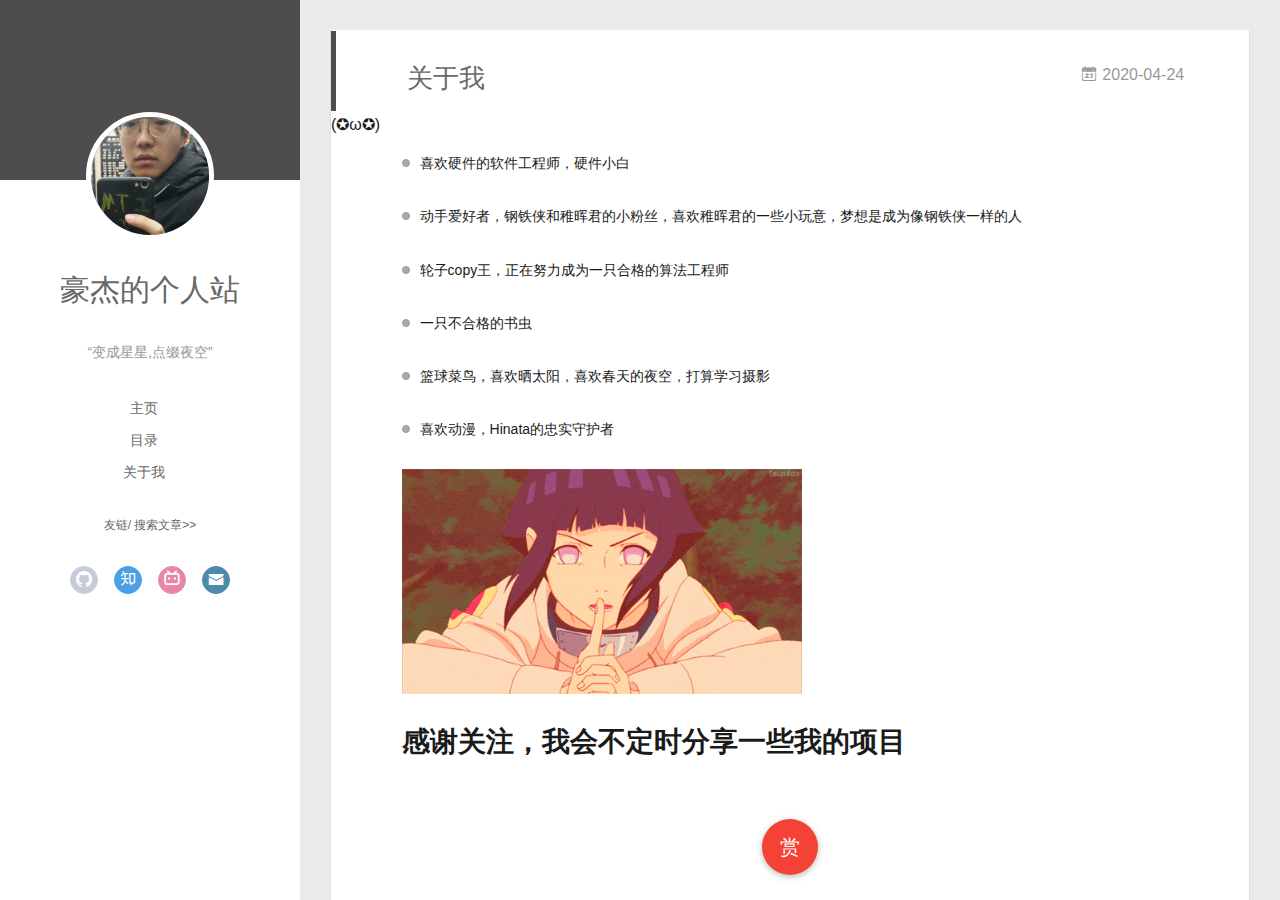
==== commit 0ea29756: "Site updated: 2020-04-25 14:44:54" ====
--- a/about/index.html
+++ b/about/index.html
@@ -181,6 +181,9 @@
 </a>
         
       </header>
+		<span id="busuanzi_container_page_pv" style="display:block;flex:right">
+		  (✪ω✪) <span id="busuanzi_value_page_pv"></span>
+		</span>
     
     <div class="article-entry" itemprop="articleBody">
       
@@ -339,6 +342,14 @@
     	<div class="footer-left">
     		&copy; 2020 豪杰的个人站
     	</div>
+		
+					<span id="busuanzi_container_site_pv">
+						(^_^)ノ: <span id="busuanzi_value_site_pv"></span> |
+					</span>
+					<span id="busuanzi_container_site_uv">
+						 <span id="busuanzi_value_site_uv"></span>
+					</span>
+		
       	<div class="footer-right">
 			“你若盛开，Hinata就会来了”
       		<!--<a href="http://hexo.io/" target="_blank">Hexo</a>  Theme <a href="https://github.com/litten/hexo-theme-yilia" target="_blank">Yilia</a> by Litten
@@ -347,6 +358,7 @@
     </div>
   </div>
 </footer>
+<script async src="//busuanzi.ibruce.info/busuanzi/2.3/busuanzi.pure.mini.js"></script>
     </div>
     <script>
 	var yiliaConfig = {
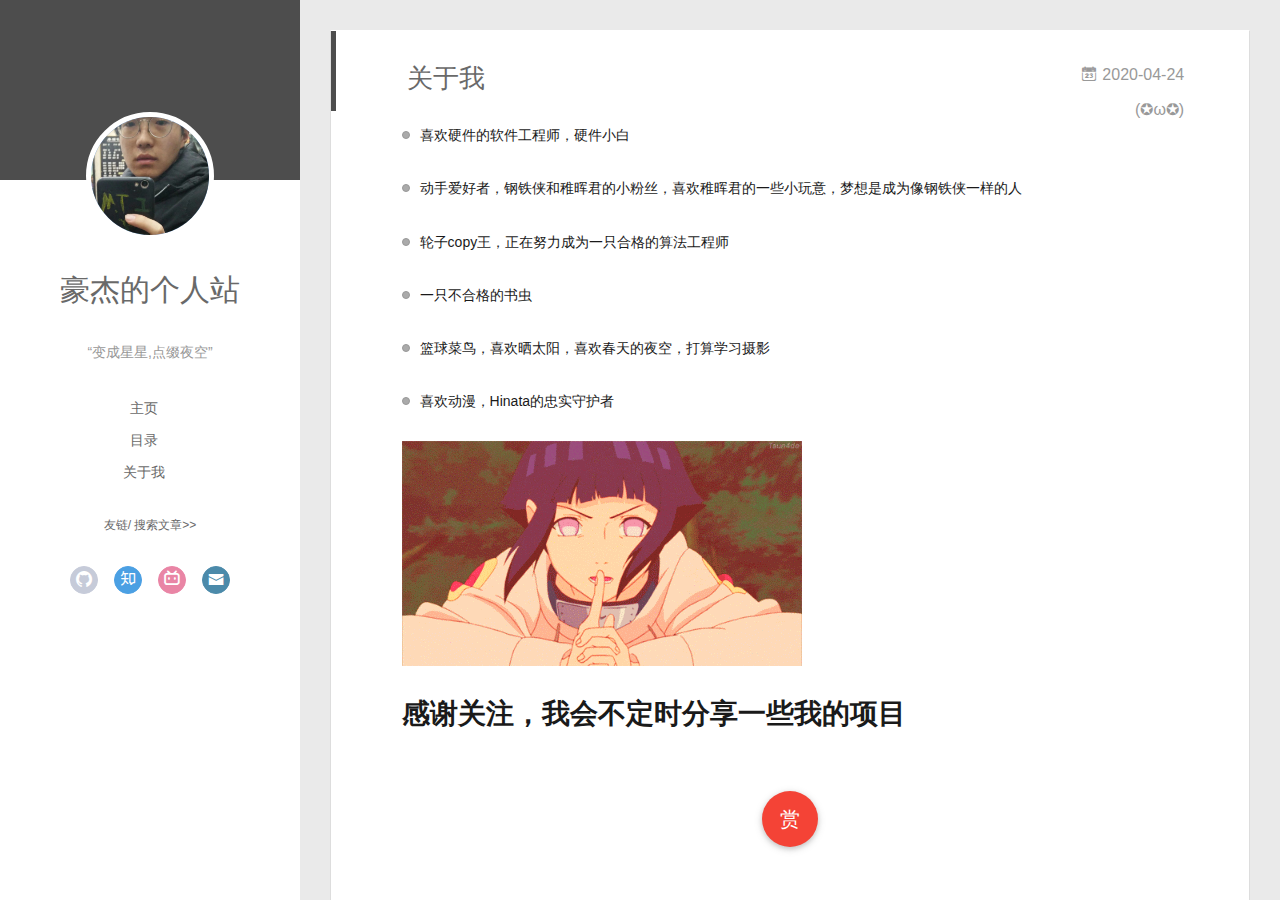
==== commit 1bc5cef1: "Site updated: 2020-04-25 15:09:43" ====
--- a/about/index.html
+++ b/about/index.html
@@ -179,11 +179,12 @@
         <a href="/about/index.html" class="archive-article-date">
   	<time datetime="2020-04-24T04:59:37.000Z" itemprop="datePublished"><i class="icon-calendar icon"></i>2020-04-24</time>
 </a>
-        
+		<br/>
+		<span id="busuanzi_container_page_pv" style="color:#999;margin-right:7.6923%;float:right;">
+		  (✪ω✪) <span id="busuanzi_value_page_pv"></span>
+		</span>       
+	   
       </header>
-		<span id="busuanzi_container_page_pv" style="display:block;flex:right">
-		  (✪ω✪) <span id="busuanzi_value_page_pv"></span>
-		</span>
     
     <div class="article-entry" itemprop="articleBody">
       
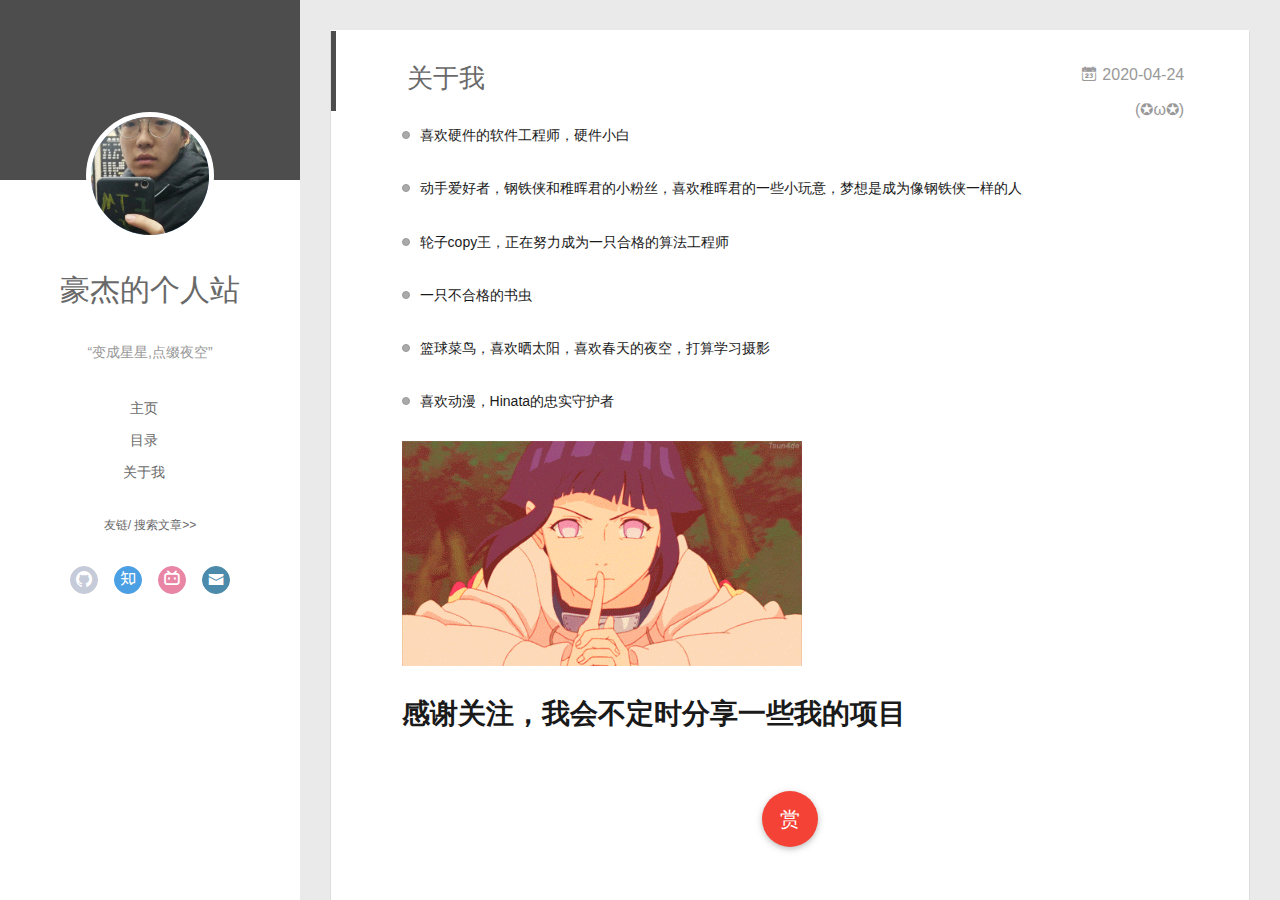
==== commit 8846b684: "Site updated: 2020-04-25 17:13:18" ====
--- a/about/index.html
+++ b/about/index.html
@@ -332,6 +332,36 @@
   
 
   
+
+
+
+   
+       <section id="comments" class="comments">
+         <style>
+           .comments{margin:30px;padding:10px;background:#fff}
+           @media screen and (max-width:800px){.comments{margin:auto;padding:10px;background:#fff}}
+         </style>
+         <div id="vcomment" class="comment"></div>
+<script src="//cdn1.lncld.net/static/js/3.0.4/av-min.js"></script>
+<script src='//unpkg.com/valine/dist/Valine.min.js'></script>
+<script src="https://cdnjs.loli.net/ajax/libs/jquery/3.2.1/jquery.min.js"></script>
+<script>
+  var notify = 'false' == true ? true : false;
+  var verify = 'false' == true ? true : false;
+  new Valine({
+    av: AV,
+    el: '#vcomment',
+    notify: notify,
+    app_id: "3AESqJdM9gWGbJPOnCERhJyl-gzGzoHsz",
+    app_key: "Mkn87rtI65boL8XHBJRTRCDK",
+    placeholder: "Just go go",
+    avatar: "mm",
+  });
+</script>
+
+     </section>
+   
+
 
 
           </div>
